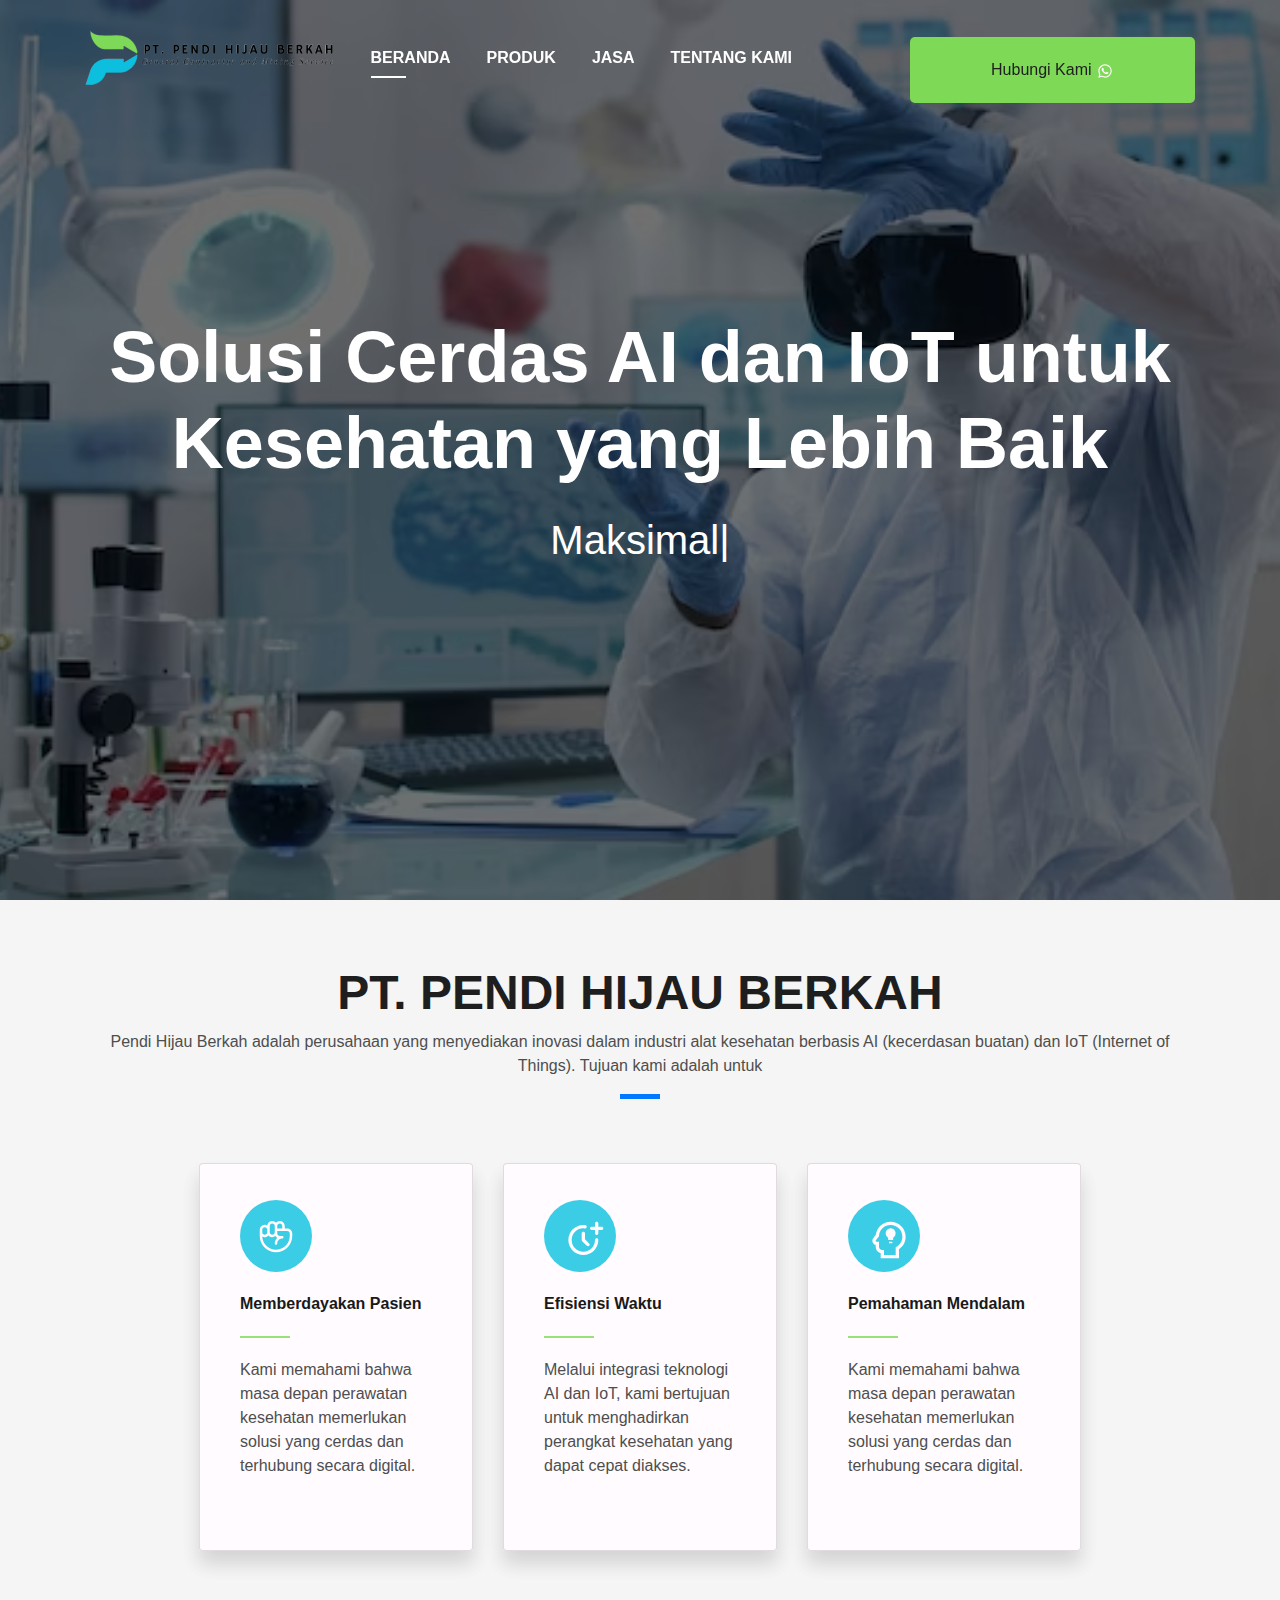
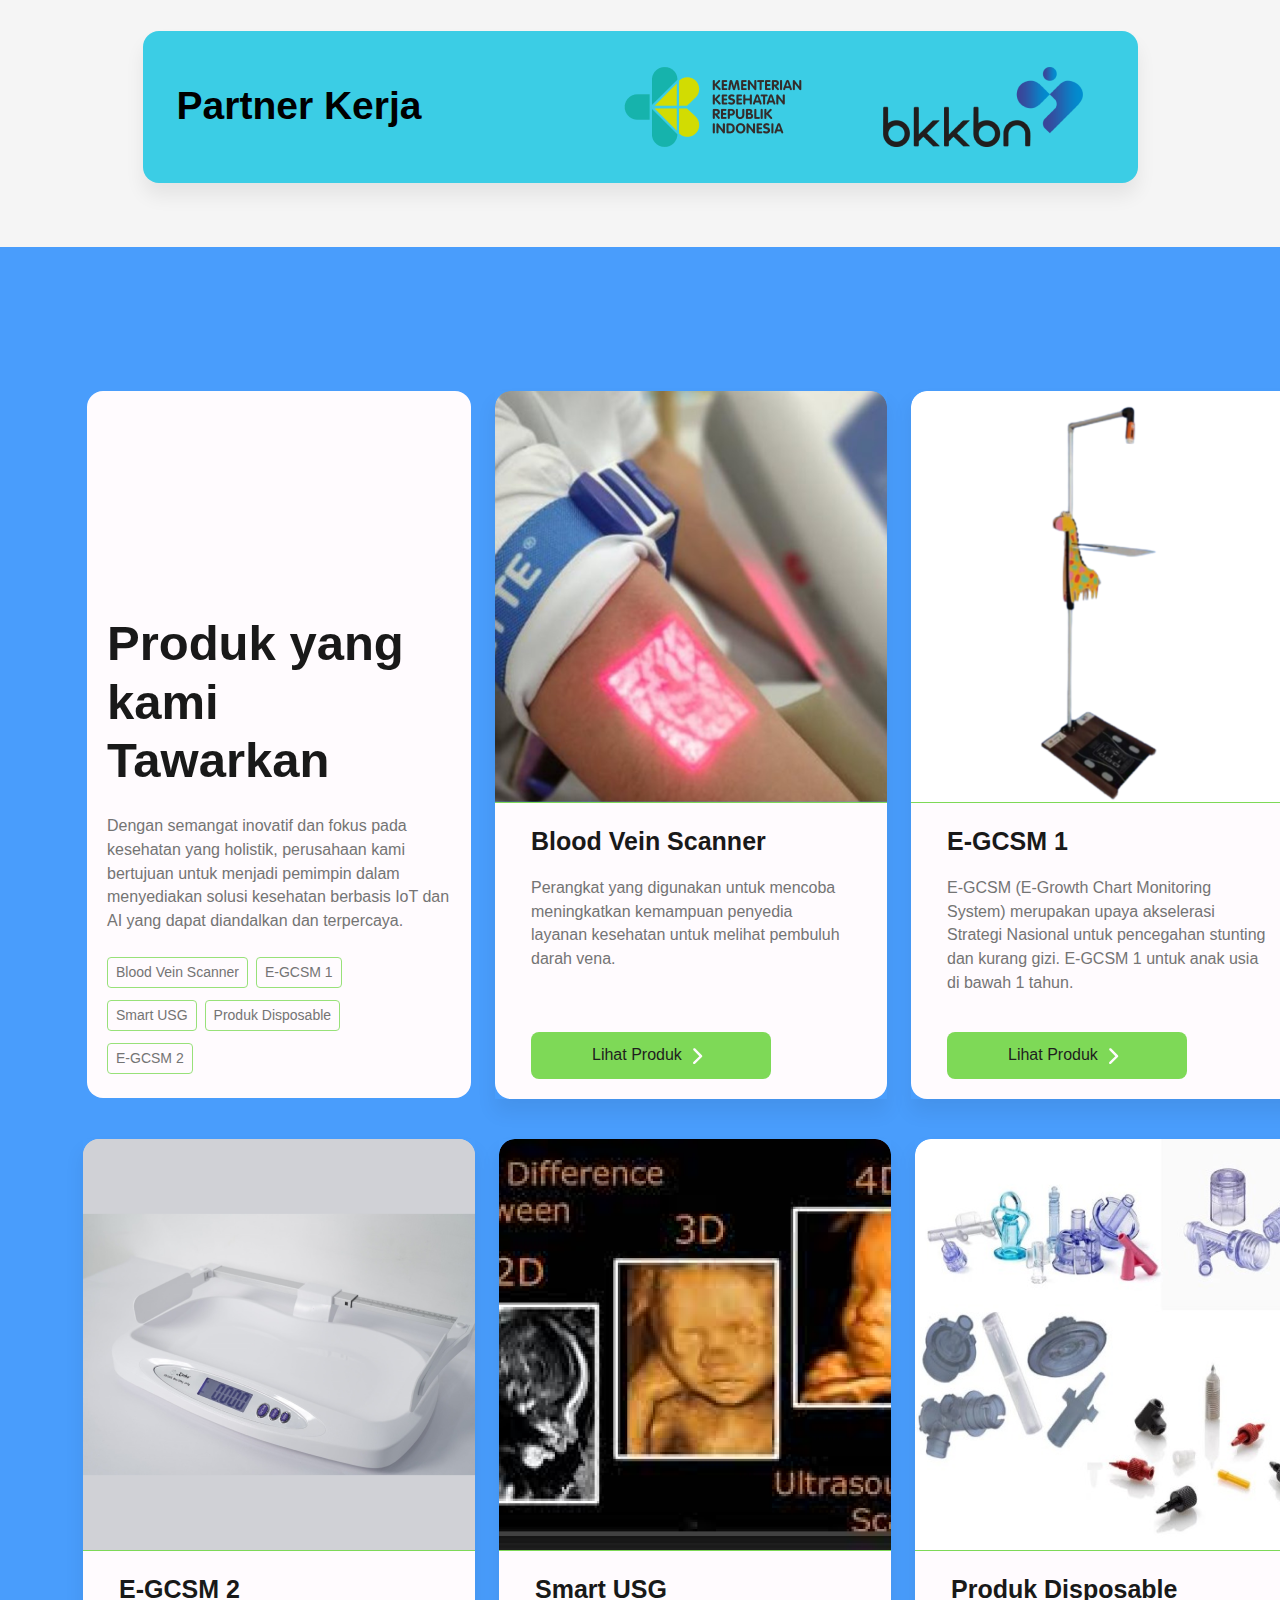
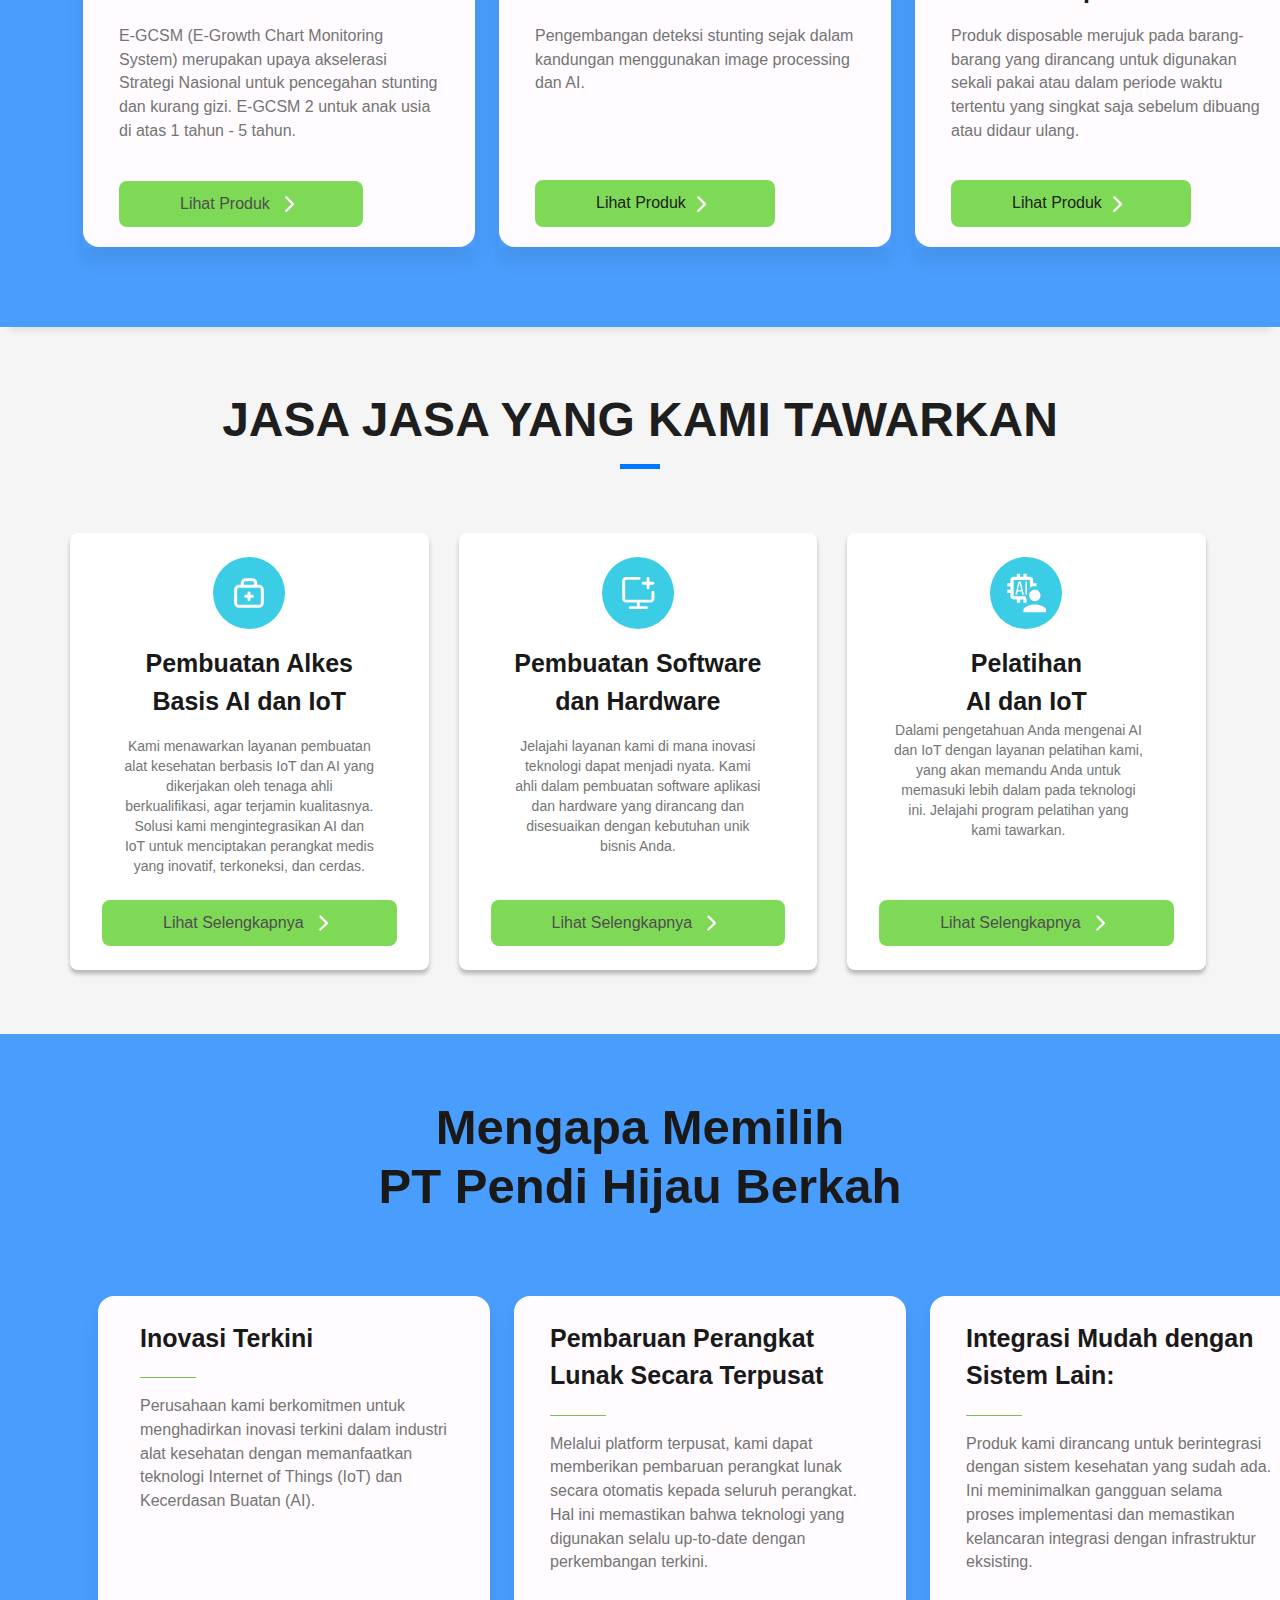
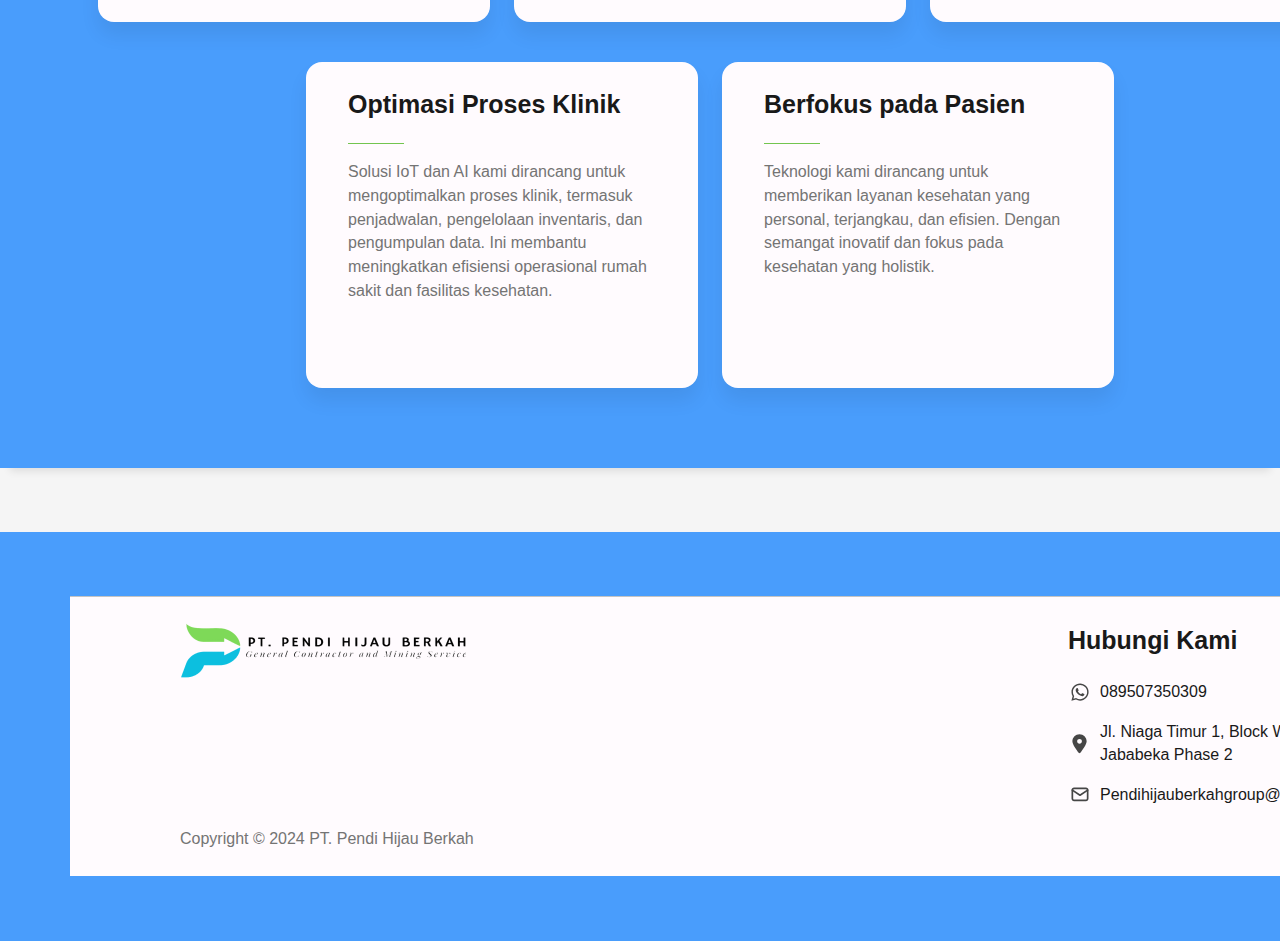
==== index.html @ 2c3ed922 "first commit" ====
<!DOCTYPE html>
<html lang="en">
<head>
  <meta charset="utf-8">
  <title>Suto Setiyadi</title>
  <meta content="width=device-width, initial-scale=1.0" name="viewport">
  <meta content="" name="keywords">
  <meta content="" name="description">

  <!-- Favicons -->
  <link href="img/logo0.png" rel="icon">
  <link href="img/logo0.png" rel="apple-touch-icon">

  <!-- Bootstrap CSS File -->
  <link href="lib/bootstrap/css/bootstrap.min.css" rel="stylesheet">

  <!-- Libraries CSS Files -->
  <link href="lib/font-awesome/css/font-awesome.min.css" rel="stylesheet">
  <link href="lib/animate/animate.min.css" rel="stylesheet">
  <link href="lib/ionicons/css/ionicons.min.css" rel="stylesheet">
  <link href="lib/owlcarousel/assets/owl.carousel.min.css" rel="stylesheet">
  <link href="lib/lightbox/css/lightbox.min.css" rel="stylesheet">

  <!-- Main Stylesheet File -->
  <link href="css/style.css" rel="stylesheet">
  <link href="css/vars.css" rel="stylesheet">

</head>

<body id="page-top">

  <!--/ Nav Star /-->
  <nav class="navbar navbar-b navbar-trans navbar-expand-md fixed-top" id="mainNav">
    <div class="container">
      <a class="navbar-brand js-scroll" href="#page-top">
        <img class="logo2" src="img/logo1.png" />
      </a>
      <button class="navbar-toggler collapsed" type="button" data-toggle="collapse" data-target="#navbarDefault"
        aria-controls="navbarDefault" aria-expanded="false" aria-label="Toggle navigation">
        <span></span>
        <span></span>
        <span></span>
      </button>
      <div class="navbar-collapse collapse justify-content-end" id="navbarDefault">
        <ul class="navbar-nav">
          <li class="nav-item">
            <a class="nav-link js-scroll active" href="#beranda">Beranda</a>
          </li>
          <li class="nav-item">
            <a class="nav-link js-scroll" href="#produk">Produk</a>
          </li>
          <li class="nav-item">
            <a class="nav-link js-scroll" href="#jasa">Jasa</a>
          </li>
          <li class="nav-item">
            <a class="nav-link js-scroll" href="#tentangkami">Tentang Kami</a>
          </li>
        </ul>
      </div>
      <div class="frame-1171275061">
        <div class="button-md-sec">
          <div class="frame-1171275152">
            <div class="button">
              <a cclass="btn-text" href="https://wa.me/qr/2AU2F2ZOAMVIO1">Hubungi Kami
                <svg
                  class="component-149"
                  width="20"
                  height="20"
                  viewBox="0 0 18 18"
                  fill="none"
                  xmlns="http://www.w3.org/2000/svg"
                >
                  <path
                    d="M13.7587 4.21428C13.1398 3.58919 12.4027 3.09356 11.5903 2.75632C10.7779 2.41908 9.90652 2.24698 9.02692 2.25004C5.34143 2.25004 2.33769 5.25378 2.33769 8.93927C2.33769 10.1205 2.64819 11.268 3.22869 12.2805L2.28369 15.75L5.82743 14.8185C6.80618 15.3518 7.90642 15.6353 9.02692 15.6353C12.7124 15.6353 15.7162 12.6315 15.7162 8.94602C15.7162 7.15728 15.0209 5.47653 13.7587 4.21428ZM9.02692 14.5013C8.02792 14.5013 7.04918 14.2313 6.19193 13.725L5.98943 13.6035L3.88344 14.157L4.44369 12.105L4.30869 11.8958C3.75367 11.0095 3.45896 9.98501 3.45819 8.93927C3.45819 5.87478 5.95568 3.37729 9.02017 3.37729C10.5052 3.37729 11.9024 3.95779 12.9487 5.01078C13.4667 5.52646 13.8773 6.13983 14.1565 6.81534C14.4357 7.49085 14.5781 8.21507 14.5754 8.94602C14.5889 12.0105 12.0914 14.5013 9.02692 14.5013ZM12.0779 10.3433C11.9092 10.2623 11.0857 9.85727 10.9372 9.79652C10.7819 9.74252 10.6739 9.71552 10.5592 9.87752C10.4444 10.0463 10.1272 10.4243 10.0327 10.5323C9.93817 10.647 9.83692 10.6605 9.66817 10.5728C9.49942 10.4918 8.95942 10.3095 8.32492 9.74252C7.82542 9.29702 7.49468 8.75027 7.39343 8.58152C7.29893 8.41277 7.37993 8.32502 7.46768 8.23727C7.54193 8.16302 7.63643 8.04152 7.71743 7.94702C7.79843 7.85252 7.83217 7.77827 7.88617 7.67027C7.94017 7.55552 7.91317 7.46102 7.87267 7.38003C7.83217 7.29903 7.49468 6.47553 7.35968 6.13803C7.22468 5.81403 7.08293 5.85453 6.98168 5.84778H6.65768C6.54293 5.84778 6.36743 5.88828 6.21218 6.05703C6.06368 6.22578 5.63168 6.63078 5.63168 7.45427C5.63168 8.27777 6.23243 9.07427 6.31343 9.18227C6.39443 9.29702 7.49468 10.9845 9.16867 11.7068C9.56692 11.8823 9.87742 11.9835 10.1204 12.0578C10.5187 12.186 10.8832 12.1658 11.1734 12.1253C11.4974 12.078 12.1657 11.7203 12.3007 11.3288C12.4424 10.9373 12.4424 10.6065 12.3952 10.5323C12.3479 10.458 12.2467 10.4243 12.0779 10.3433Z"
                    fill="#FFFBFE"
                  />
                </svg>
              </a> 
            </div>
          </div>
        </div>
      </div>
    </div>
  </nav>
  <!--/ Nav End /-->

  <!--/ Intro Skew Star /-->
  <div id="beranda" class="intro route bg-image" style="background-image: url(img/banner0.png)">
    <div class="overlay-itro"></div>
    <div class="intro-content display-table">
      <div class="table-cell">
        <div class="container">
          <!--<p class="display-6 color-d">Hello, world!</p>-->
          <h1 class="intro-title mb-4">
            Solusi Cerdas AI dan IoT untuk Kesehatan yang Lebih Baik
          </h1>
          <p class="intro-subtitle"><span class="text-slider-items">Maksimalkan kesehatan Anda dengan perangkat medis bertenaga AI
            dan layanan IoT kami, yang memberikan perawatan cermat demi masa
            depan yang lebih baik.</span><strong class="text-slider"></strong></p>
          <!-- <p class="pt-3"><a class="btn btn-primary btn js-scroll px-4" href="#about" role="button">Learn More</a></p> -->
        </div>
      </div>
    </div>
  </div>

   <!--/ Beranda /-->
   <section id="tentangkami" class="portfolio-mf sect-pt4 route">
    <div class="container">
      <div class="row">
        <div class="col-sm-12">
          <div class="title-box text-center">
            <h3 class="title-a">
              PT. PENDI HIJAU BERKAH
            </h3>
            <p class="subtitle-a">
              Pendi Hijau Berkah adalah perusahaan yang menyediakan inovasi
                dalam industri alat kesehatan berbasis AI (kecerdasan buatan)
                dan IoT (Internet of Things). Tujuan kami adalah untuk
            </p>
            <div class="line-mf"></div>
          </div>
        </div>
      </div>
      <div class="informasi">
        <div class="frame-1171275188">
          <div class="card-tentang-kami">
            <div class="card">
              <div class="circle-sec">
                <svg
                  class="component-13"
                  width="40"
                  height="40"
                  viewBox="0 0 40 40"
                  fill="none"
                  xmlns="http://www.w3.org/2000/svg"
                >
                  <path
                    d="M31.25 12.5H28.75V9.99999C28.7489 8.98487 28.4388 7.99413 27.8609 7.15951C27.2831 6.32489 26.4649 5.68592 25.5151 5.32755C24.5654 4.96918 23.529 4.9084 22.5439 5.15327C21.5587 5.39815 20.6714 5.93708 20 6.69843C19.3601 5.97315 18.5236 5.44904 17.5918 5.18962C16.66 4.93019 15.673 4.94659 14.7503 5.23683C13.8277 5.52707 13.009 6.07869 12.3936 6.82483C11.7781 7.57097 11.3923 8.47961 11.2828 9.44062C10.5234 8.99446 9.65964 8.75681 8.77889 8.75172C7.89814 8.74663 7.03167 8.97428 6.26717 9.41164C5.50267 9.84899 4.86726 10.4805 4.42524 11.2424C3.98323 12.0042 3.75029 12.8692 3.75 13.75V20C3.75 24.3098 5.46205 28.443 8.50951 31.4905C11.557 34.5379 15.6902 36.25 20 36.25C24.3098 36.25 28.443 34.5379 31.4905 31.4905C34.538 28.443 36.25 24.3098 36.25 20V17.5C36.25 16.1739 35.7232 14.9021 34.7855 13.9645C33.8479 13.0268 32.5761 12.5 31.25 12.5ZM23.75 7.49999C24.413 7.49999 25.0489 7.76339 25.5178 8.23223C25.9866 8.70107 26.25 9.33695 26.25 9.99999V12.5H21.25V9.99999C21.25 9.33695 21.5134 8.70107 21.9822 8.23223C22.4511 7.76339 23.087 7.49999 23.75 7.49999ZM13.75 9.99999C13.75 9.33695 14.0134 8.70107 14.4822 8.23223C14.9511 7.76339 15.587 7.49999 16.25 7.49999C16.913 7.49999 17.5489 7.76339 18.0178 8.23223C18.4866 8.70107 18.75 9.33695 18.75 9.99999V16.25C18.75 16.913 18.4866 17.5489 18.0178 18.0178C17.5489 18.4866 16.913 18.75 16.25 18.75C15.587 18.75 14.9511 18.4866 14.4822 18.0178C14.0134 17.5489 13.75 16.913 13.75 16.25V9.99999ZM6.25 13.75C6.25 13.087 6.51339 12.4511 6.98223 11.9822C7.45107 11.5134 8.08696 11.25 8.75 11.25C9.41304 11.25 10.0489 11.5134 10.5178 11.9822C10.9866 12.4511 11.25 13.087 11.25 13.75V16.25C11.25 16.913 10.9866 17.5489 10.5178 18.0178C10.0489 18.4866 9.41304 18.75 8.75 18.75C8.08696 18.75 7.45107 18.4866 6.98223 18.0178C6.51339 17.5489 6.25 16.913 6.25 16.25V13.75ZM33.75 20C33.7499 23.5959 32.3412 27.0488 29.8257 29.6184C27.3102 32.188 23.8882 33.67 20.293 33.7466C16.6979 33.8233 13.2158 32.4885 10.5931 30.0284C7.97041 27.5683 6.4158 24.1786 6.2625 20.5859C7.26165 21.1606 8.42894 21.3715 9.56602 21.183C10.7031 20.9944 11.7398 20.4179 12.5 19.5516C13.3615 20.5332 14.5736 21.1378 15.8759 21.2357C17.1783 21.3336 18.4671 20.9168 19.4656 20.075C19.9153 20.8202 20.5506 21.4361 21.3094 21.8625C20.5051 22.5651 19.8606 23.4317 19.4191 24.4041C18.9777 25.3765 18.7495 26.4321 18.75 27.5C18.75 27.8315 18.8817 28.1495 19.1161 28.3839C19.3505 28.6183 19.6685 28.75 20 28.75C20.3315 28.75 20.6495 28.6183 20.8839 28.3839C21.1183 28.1495 21.25 27.8315 21.25 27.5C21.25 26.1739 21.7768 24.9021 22.7145 23.9645C23.6521 23.0268 24.9239 22.5 26.25 22.5C26.5815 22.5 26.8995 22.3683 27.1339 22.1339C27.3683 21.8995 27.5 21.5815 27.5 21.25C27.5 20.9185 27.3683 20.6005 27.1339 20.3661C26.8995 20.1317 26.5815 20 26.25 20H23.75C23.087 20 22.4511 19.7366 21.9822 19.2678C21.5134 18.7989 21.25 18.163 21.25 17.5V15H31.25C31.913 15 32.5489 15.2634 33.0178 15.7322C33.4866 16.2011 33.75 16.837 33.75 17.5V20Z"
                    fill="#FFFBFE"
                  />
                </svg>
              </div>
              <div class="h-3-feature-title-sec">
                Memberdayakan Pasien
              </div>
              <div class="fixed-width-fixed-height-sec"></div>
              <div class="paragraph-feature-description-sec">
                Kami memahami bahwa masa depan perawatan kesehatan
                memerlukan solusi yang cerdas dan terhubung secara
                digital.
              </div>
            </div>
          </div>
          <div class="card-tentang-kami">
            <div class="card">
              <div class="circle-sec">
                <svg
                  class="component-132"
                  width="40"
                  height="40"
                  viewBox="0 0 40 40"
                  fill="none"
                  xmlns="http://www.w3.org/2000/svg"
                >
                  <path
                    d="M20.0002 19.3333L24.1668 23.5C24.4724 23.8055 24.6252 24.1944 24.6252 24.6666C24.6252 25.1388 24.4724 25.5277 24.1668 25.8333C23.8613 26.1388 23.4724 26.2916 23.0002 26.2916C22.5279 26.2916 22.1391 26.1388 21.8335 25.8333L17.1668 21.1666C17.0002 21 16.8752 20.8127 16.7918 20.605C16.7085 20.3972 16.6668 20.1816 16.6668 19.9583V13.3333C16.6668 12.8611 16.8268 12.4655 17.1468 12.1466C17.4668 11.8277 17.8624 11.6677 18.3335 11.6666C18.8057 11.6666 19.2018 11.8266 19.5218 12.1466C19.8418 12.4666 20.0013 12.8622 20.0002 13.3333V19.3333ZM30.0002 9.99996H26.6668C26.1946 9.99996 25.7991 9.84051 25.4802 9.52163C25.1613 9.20274 25.0013 8.80663 25.0002 8.33329C25.0002 7.86107 25.1602 7.46552 25.4802 7.14663C25.8002 6.82774 26.1957 6.66774 26.6668 6.66663H30.0002V3.33329C30.0002 2.86107 30.1602 2.46551 30.4802 2.14663C30.8002 1.82774 31.1957 1.66774 31.6668 1.66663C32.1391 1.66663 32.5352 1.82663 32.8552 2.14663C33.1752 2.46663 33.3346 2.86218 33.3335 3.33329V6.66663H36.6668C37.1391 6.66663 37.5352 6.82663 37.8552 7.14663C38.1752 7.46663 38.3346 7.86218 38.3335 8.33329C38.3335 8.80551 38.1735 9.20163 37.8535 9.52163C37.5335 9.84163 37.1379 10.0011 36.6668 9.99996H33.3335V13.3333C33.3335 13.8055 33.1735 14.2016 32.8535 14.5216C32.5335 14.8416 32.1379 15.0011 31.6668 15C31.1946 15 30.7991 14.84 30.4802 14.52C30.1613 14.2 30.0013 13.8044 30.0002 13.3333V9.99996ZM18.3335 35C16.2502 35 14.2991 34.6111 12.4802 33.8333C10.6613 33.0555 9.07072 31.9861 7.7085 30.625C6.34739 29.2638 5.27794 27.6733 4.50016 25.8533C3.72239 24.0333 3.3335 22.0822 3.3335 20C3.3335 17.9166 3.72239 15.9655 4.50016 14.1466C5.27794 12.3277 6.34739 10.7372 7.7085 9.37496C9.06961 8.01385 10.6602 6.9444 12.4802 6.16663C14.3002 5.38885 16.2513 4.99996 18.3335 4.99996C18.6391 4.99996 18.9241 5.00718 19.1885 5.02163C19.4529 5.03607 19.7374 5.07051 20.0418 5.12496C20.5141 5.12496 20.9102 5.28496 21.2302 5.60496C21.5502 5.92496 21.7096 6.32051 21.7085 6.79163C21.7085 7.26385 21.5485 7.65996 21.2285 7.97996C20.9085 8.29996 20.5129 8.4594 20.0418 8.45829C19.7363 8.45829 19.4513 8.43718 19.1868 8.39496C18.9224 8.35274 18.6379 8.33218 18.3335 8.33329C15.0557 8.33329 12.2918 9.45829 10.0418 11.7083C7.79183 13.9583 6.66683 16.7222 6.66683 20C6.66683 23.2777 7.79183 26.0416 10.0418 28.2916C12.2918 30.5416 15.0557 31.6666 18.3335 31.6666C21.6113 31.6666 24.3752 30.5416 26.6252 28.2916C28.8752 26.0416 30.0002 23.2777 30.0002 20C30.0002 19.5277 30.1602 19.1322 30.4802 18.8133C30.8002 18.4944 31.1957 18.3344 31.6668 18.3333C32.1391 18.3333 32.5352 18.4933 32.8552 18.8133C33.1752 19.1333 33.3346 19.5288 33.3335 20C33.3335 22.0833 32.9446 24.035 32.1668 25.855C31.3891 27.675 30.3196 29.265 28.9585 30.625C27.5974 31.9861 26.0068 33.0555 24.1868 33.8333C22.3668 34.6111 20.4157 35 18.3335 35Z"
                    fill="#FFFBFE"
                  />
                </svg>
              </div>
              <div class="h-3-feature-title-sec">Efisiensi Waktu</div>
              <div class="fixed-width-fixed-height-sec"></div>
              <div class="paragraph-feature-description-sec">
                Melalui integrasi teknologi AI dan IoT, kami bertujuan
                untuk menghadirkan perangkat kesehatan yang dapat cepat
                diakses.
              </div>
            </div>
          </div>
          <div class="card-tentang-kami">
            <div class="card">
              <div class="circle-sec">
                <svg
                  class="component-133"
                  width="40"
                  height="40"
                  viewBox="0 0 40 40"
                  fill="none"
                  xmlns="http://www.w3.org/2000/svg"
                >
                  <path
                    d="M21.6666 4.99996C28.1666 4.99996 33.3333 10.1666 33.3333 16.6666C33.3333 21.3333 30.6666 25.3333 26.6666 27.1666V35H14.9999V30H13.3333C11.4999 30 9.99994 28.5 9.99994 26.6666V21.6666H7.49994C6.83328 21.6666 6.33328 20.8333 6.83328 20.3333L9.99994 16.1666C10.3333 9.83329 15.3333 4.99996 21.6666 4.99996ZM21.6666 1.66663C13.9999 1.66663 7.66661 7.33329 6.83328 14.8333L4.16661 18.3333C3.16661 19.6666 3.16661 21.3333 3.83328 22.6666C4.49994 23.8333 5.49994 24.6666 6.66661 24.8333V26.6666C6.66661 29.8333 8.83328 32.3333 11.6666 33.1666V38.3333H29.9999V29.1666C34.1666 26.3333 36.6666 21.8333 36.6666 16.6666C36.6666 8.33329 29.9999 1.66663 21.6666 1.66663ZM23.3333 23.3333H19.9999V21.6666H23.3333V23.3333ZM25.9999 15.8333C25.4999 16.5 24.9999 17.1666 24.1666 17.6666V20H19.1666V17.6666C16.8333 16.3333 15.9999 13.1666 17.3333 10.8333C18.6666 8.49996 21.8333 7.66663 24.1666 8.99996C26.4999 10.3333 27.3333 13.5 25.9999 15.8333Z"
                    fill="#FFFBFE"
                  />
                </svg>
              </div>
              <div class="h-3-feature-title-sec">Pemahaman Mendalam</div>
              <div class="fixed-width-fixed-height-sec"></div>
              <div class="paragraph-feature-description-sec">
                Kami memahami bahwa masa depan perawatan kesehatan
                memerlukan solusi yang cerdas dan terhubung secara
                digital.
              </div>
            </div>
          </div>
        </div>
        <div class="frame-1171275187">
          <div class="hedading">Partner Kerja</div>
          <div class="frame-1171275183">
            <div class="frame-1171275176">
              <img class="image-4" src="img/image-40.png" />
            </div>
            <div class="frame-1171275177">
              <div class="frame-1171275174">
                <img class="image-3" src="img/image-30.png" />
              </div>
            </div>
          </div>
        </div>
      </div>
    </div>
  </section>
  <!--/ Beranda End /-->

  <!--/ Product Star /-->
  <section  id="produk" class="paralax-mf footer-paralax bg-image sect-mt4 route">
    <div class="overlay-mf"></div>
    <div class="container">
      <div class="row">
        <div class="produk-kami">
          <div class="container3">
            <div class="_1">
              <div class="heading3">
                <div class="produk">
                  <div class="heading-and-subheading">
                    <div class="heading4">Produk yang kami Tawarkan</div>
                  </div>
                  <div class="supporting-text">
                    Dengan semangat inovatif dan fokus pada kesehatan yang
                    holistik, perusahaan kami bertujuan untuk menjadi pemimpin
                    dalam menyediakan solusi kesehatan berbasis IoT dan AI yang
                    dapat diandalkan dan terpercaya.
                  </div>
                  <div class="frame-1171275060">
                    <div class="frame-1171275057">
                      <div class="frame-1171275052">
                        <div class="blood-vein-scanner">Blood Vein Scanner</div>
                      </div>
                      <div class="frame-1171275053">
                        <div class="e-gcsm-1">E-GCSM 1</div>
                      </div>
                    </div>
                    <div class="frame-1171275058">
                      <div class="frame-1171275055">
                        <div class="smart-usg">Smart USG</div>
                      </div>
                      <div class="frame-1171275056">
                        <div class="produk-disposable">Produk Disposable</div>
                      </div>
                    </div>
                    <div class="frame-1171275059">
                      <div class="frame-1171275054">
                        <div class="e-gcsm-2">E-GCSM 2</div>
                      </div>
                    </div>
                  </div>
                </div>
              </div>
              <div class="card-produk">
                <div class="frame-1171274991">
                  <img class="rectangle-537" src="img/rectangle-5370.png" />
                </div>
                <div class="line-77"></div>
                <div class="frame-1171274989">
                  <div class="content2">
                    <div class="text">
                      <div class="heading5">Blood Vein Scanner</div>
                      <div class="supporting-text2">
                        Perangkat yang digunakan untuk mencoba meningkatkan
                        kemampuan penyedia layanan kesehatan untuk melihat
                        pembuluh darah vena.
                      </div>
                    </div>
                    <div class="button">
                      <a cclass="btn-text" href="blood.html">Lihat Produk
                        <svg
                          class="component-14"
                          width="24"
                          height="24"
                          viewBox="0 0 24 24"
                          fill="none"
                          xmlns="http://www.w3.org/2000/svg"
                        >
                          <path
                            d="M7.55429 4.4743C7.66623 4.36513 7.79859 4.2791 7.9438 4.22113C8.08901 4.16315 8.24423 4.13438 8.40057 4.13645C8.55691 4.13851 8.71131 4.17138 8.85494 4.23317C8.99857 4.29496 9.12861 4.38446 9.23762 4.49655L15.8976 11.335C16.0067 11.4469 16.0928 11.5792 16.1507 11.7245C16.2087 11.8697 16.2375 12.0249 16.2354 12.1812C16.2334 12.3376 16.2005 12.492 16.1387 12.6356C16.0769 12.7792 15.9874 12.9093 15.8753 13.0183L9.03691 19.6782C8.81074 19.8985 8.50633 20.0199 8.19064 20.0157C8.03433 20.0137 7.87996 19.9808 7.73634 19.9191C7.59271 19.8574 7.46266 19.768 7.35359 19.656C7.24452 19.544 7.15858 19.4116 7.10067 19.2664C7.04276 19.1212 7.01402 18.966 7.01609 18.8097C7.02026 18.494 7.14967 18.1929 7.37584 17.9727L13.3599 12.1432L7.53204 6.15762C7.42287 6.04569 7.33684 5.91333 7.27887 5.76812C7.2209 5.62291 7.19212 5.46769 7.19419 5.31135C7.19625 5.155 7.22912 5.0006 7.29091 4.85697C7.3527 4.71334 7.4422 4.58331 7.55429 4.4743Z"
                            fill="#FFFBFE"
                          />
                        </svg>
                      </a>
                    </div>
                  </div>
                </div>
              </div>
              <div class="card-produk">
                <div class="frame-1171274991">
                  <img class="rectangle-537" src="img/rectangle-5371.png" />
                </div>
                <div class="line-77"></div>
                <div class="frame-1171274989">
                  <div class="content2">
                    <div class="text">
                      <div class="heading5">E-GCSM 1</div>
                      <div class="supporting-text">
                        E-GCSM (E-Growth Chart Monitoring System) merupakan
                        upaya akselerasi Strategi Nasional untuk pencegahan
                        stunting dan kurang gizi. E-GCSM 1 untuk anak usia di
                        bawah 1 tahun.
                      </div>
                    </div>
                    <div class="button">
                      <a cclass="btn-text" href="Egcms1.html">Lihat Produk
                        <svg
                          class="component-142"
                          width="24"
                          height="24"
                          viewBox="0 0 24 24"
                          fill="none"
                          xmlns="http://www.w3.org/2000/svg"
                        >
                          <path
                            d="M7.55429 4.4743C7.66623 4.36513 7.79859 4.2791 7.9438 4.22113C8.08901 4.16315 8.24423 4.13438 8.40057 4.13645C8.55691 4.13851 8.71131 4.17138 8.85494 4.23317C8.99857 4.29496 9.12861 4.38446 9.23762 4.49655L15.8976 11.335C16.0067 11.4469 16.0928 11.5792 16.1507 11.7245C16.2087 11.8697 16.2375 12.0249 16.2354 12.1812C16.2334 12.3376 16.2005 12.492 16.1387 12.6356C16.0769 12.7792 15.9874 12.9093 15.8753 13.0183L9.03691 19.6782C8.81074 19.8985 8.50633 20.0199 8.19064 20.0157C8.03433 20.0137 7.87996 19.9808 7.73634 19.9191C7.59271 19.8574 7.46266 19.768 7.35359 19.656C7.24452 19.544 7.15858 19.4116 7.10067 19.2664C7.04276 19.1212 7.01402 18.966 7.01609 18.8097C7.02026 18.494 7.14967 18.1929 7.37584 17.9727L13.3599 12.1432L7.53204 6.15762C7.42287 6.04569 7.33684 5.91333 7.27887 5.76812C7.2209 5.62291 7.19212 5.46769 7.19419 5.31135C7.19625 5.155 7.22912 5.0006 7.29091 4.85697C7.3527 4.71334 7.4422 4.58331 7.55429 4.4743Z"
                            fill="#FFFBFE"
                          />
                        </svg>
                      </a>
                    </div>
                  </div>
                </div>
              </div>
            </div>
            <div class="_2">
              <div class="card-produk">
                <div class="frame-1171274991">
                  <img class="rectangle-5372" src="img/rectangle-5372.png" />
                </div>
                <div class="line-77"></div>
                <div class="frame-1171274989">
                  <div class="content2">
                    <div class="text">
                      <div class="heading5">E-GCSM 2</div>
                      <div class="supporting-text">
                        E-GCSM (E-Growth Chart Monitoring System) merupakan
                        upaya akselerasi Strategi Nasional untuk pencegahan
                        stunting dan kurang gizi. E-GCSM 2 untuk anak usia di
                        atas 1 tahun - 5 tahun.
                      </div>
                    </div>
                    <div class="button">
                      <div class="lihat-selengkapnya">Lihat Produk</div>
                      <svg
                        class="component-143"
                        width="24"
                        height="24"
                        viewBox="0 0 24 24"
                        fill="none"
                        xmlns="http://www.w3.org/2000/svg"
                      >
                        <path
                          d="M7.55429 4.4743C7.66623 4.36513 7.79859 4.2791 7.9438 4.22113C8.08901 4.16315 8.24423 4.13438 8.40057 4.13645C8.55691 4.13851 8.71131 4.17138 8.85494 4.23317C8.99857 4.29496 9.12861 4.38446 9.23762 4.49655L15.8976 11.335C16.0067 11.4469 16.0928 11.5792 16.1507 11.7245C16.2087 11.8697 16.2375 12.0249 16.2354 12.1812C16.2334 12.3376 16.2005 12.492 16.1387 12.6356C16.0769 12.7792 15.9874 12.9093 15.8753 13.0183L9.03691 19.6782C8.81074 19.8985 8.50633 20.0199 8.19064 20.0157C8.03433 20.0137 7.87996 19.9808 7.73634 19.9191C7.59271 19.8574 7.46266 19.768 7.35359 19.656C7.24452 19.544 7.15858 19.4116 7.10067 19.2664C7.04276 19.1212 7.01402 18.966 7.01609 18.8097C7.02026 18.494 7.14967 18.1929 7.37584 17.9727L13.3599 12.1432L7.53204 6.15762C7.42287 6.04569 7.33684 5.91333 7.27887 5.76812C7.2209 5.62291 7.19212 5.46769 7.19419 5.31135C7.19625 5.155 7.22912 5.0006 7.29091 4.85697C7.3527 4.71334 7.4422 4.58331 7.55429 4.4743Z"
                          fill="#FFFBFE"
                        />
                      </svg>
                    </div>
                  </div>
                </div>
              </div>
              <div class="card-produk">
                <div class="frame-1171274991">
                  <img class="rectangle-537" src="img/rectangle-5373.png" />
                </div>
                <div class="line-77"></div>
                <div class="frame-1171274989">
                  <div class="content2">
                    <div class="text">
                      <div class="heading5">Smart USG</div>
                      <div class="supporting-text2">
                        Pengembangan deteksi stunting sejak dalam kandungan
                        menggunakan image processing dan AI.
                      </div>
                    </div>
                    <div class="button">
                      <a cclass="btn-text" href="artikel_2.html">Lihat Produk
                        <svg
                          class="component-144"
                          width="24"
                          height="24"
                          viewBox="0 0 24 24"
                          fill="none"
                          xmlns="http://www.w3.org/2000/svg"
                        >
                          <path
                            d="M7.55429 4.4743C7.66623 4.36513 7.79859 4.2791 7.9438 4.22113C8.08901 4.16315 8.24423 4.13438 8.40057 4.13645C8.55691 4.13851 8.71131 4.17138 8.85494 4.23317C8.99857 4.29496 9.12861 4.38446 9.23762 4.49655L15.8976 11.335C16.0067 11.4469 16.0928 11.5792 16.1507 11.7245C16.2087 11.8697 16.2375 12.0249 16.2354 12.1812C16.2334 12.3376 16.2005 12.492 16.1387 12.6356C16.0769 12.7792 15.9874 12.9093 15.8753 13.0183L9.03691 19.6782C8.81074 19.8985 8.50633 20.0199 8.19064 20.0157C8.03433 20.0137 7.87996 19.9808 7.73634 19.9191C7.59271 19.8574 7.46266 19.768 7.35359 19.656C7.24452 19.544 7.15858 19.4116 7.10067 19.2664C7.04276 19.1212 7.01402 18.966 7.01609 18.8097C7.02026 18.494 7.14967 18.1929 7.37584 17.9727L13.3599 12.1432L7.53204 6.15762C7.42287 6.04569 7.33684 5.91333 7.27887 5.76812C7.2209 5.62291 7.19212 5.46769 7.19419 5.31135C7.19625 5.155 7.22912 5.0006 7.29091 4.85697C7.3527 4.71334 7.4422 4.58331 7.55429 4.4743Z"
                            fill="#FFFBFE"
                          />
                        </svg>
                      </a>
                    </div>
                  </div>
                </div>
              </div>
              <div class="card-produk">
                <div class="frame-1171274991">
                  <img class="rectangle-537" src="img/rectangle-5374.png" />
                </div>
                <div class="line-77"></div>
                <div class="frame-1171274989">
                  <div class="content2">
                    <div class="text">
                      <div class="heading5">Produk Disposable</div>
                      <div class="supporting-text2">
                        Produk disposable merujuk pada barang-barang yang
                        dirancang untuk digunakan sekali pakai atau dalam
                        periode waktu tertentu yang singkat saja sebelum dibuang
                        atau didaur ulang.
                      </div>
                    </div>
                    <div class="button">
                      <a cclass="btn-text" href="artikel_2.html">Lihat Produk
                        <svg
                          class="component-145"
                          width="24"
                          height="24"
                          viewBox="0 0 24 24"
                          fill="none"
                          xmlns="http://www.w3.org/2000/svg"
                        >
                          <path
                            d="M7.55429 4.4743C7.66623 4.36513 7.79859 4.2791 7.9438 4.22113C8.08901 4.16315 8.24423 4.13438 8.40057 4.13645C8.55691 4.13851 8.71131 4.17138 8.85494 4.23317C8.99857 4.29496 9.12861 4.38446 9.23762 4.49655L15.8976 11.335C16.0067 11.4469 16.0928 11.5792 16.1507 11.7245C16.2087 11.8697 16.2375 12.0249 16.2354 12.1812C16.2334 12.3376 16.2005 12.492 16.1387 12.6356C16.0769 12.7792 15.9874 12.9093 15.8753 13.0183L9.03691 19.6782C8.81074 19.8985 8.50633 20.0199 8.19064 20.0157C8.03433 20.0137 7.87996 19.9808 7.73634 19.9191C7.59271 19.8574 7.46266 19.768 7.35359 19.656C7.24452 19.544 7.15858 19.4116 7.10067 19.2664C7.04276 19.1212 7.01402 18.966 7.01609 18.8097C7.02026 18.494 7.14967 18.1929 7.37584 17.9727L13.3599 12.1432L7.53204 6.15762C7.42287 6.04569 7.33684 5.91333 7.27887 5.76812C7.2209 5.62291 7.19212 5.46769 7.19419 5.31135C7.19625 5.155 7.22912 5.0006 7.29091 4.85697C7.3527 4.71334 7.4422 4.58331 7.55429 4.4743Z"
                            fill="#FFFBFE"
                          />
                        </svg>
                      </a>
                    </div>
                  </div>
                </div>
              </div>
            </div>
          </div>
        </div>
      </div>
    </div>
  </section>
  <!--/ Product End /-->

  <!--/ Section Jasa Star /-->
  <section id="jasa" class="portfolio-mf sect-pt4 route">
    <div class="container">
      <div class="row">
        <div class="col-sm-12">
          <div class="title-box text-center">
            <h3 class="title-a">
              Jasa Jasa yang Kami Tawarkan
            </h3>
            <p class="subtitle-a">
              
            </p>
            <div class="line-mf"></div>
          </div>
        </div>
      </div>
      <div class="row">
        <div class="content3">
          <div class="_12">
            <div class="frame-1171275078">
              <div class="heading8">
                <div class="circle-sec">
                  <svg
                    class="humbleicons-aid"
                    width="40"
                    height="40"
                    viewBox="0 0 40 40"
                    fill="none"
                    xmlns="http://www.w3.org/2000/svg"
                  >
                    <path
                      d="M13.3332 13.3334H9.99984C9.11578 13.3334 8.26794 13.6845 7.64281 14.3097C7.01769 14.9348 6.6665 15.7826 6.6665 16.6667V30C6.6665 30.8841 7.01769 31.7319 7.64281 32.357C8.26794 32.9822 9.11578 33.3334 9.99984 33.3334H29.9998C30.8839 33.3334 31.7317 32.9822 32.3569 32.357C32.982 31.7319 33.3332 30.8841 33.3332 30V16.6667C33.3332 15.7826 32.982 14.9348 32.3569 14.3097C31.7317 13.6845 30.8839 13.3334 29.9998 13.3334H26.6665M13.3332 13.3334V10C13.3332 9.11597 13.6844 8.26812 14.3095 7.643C14.9346 7.01788 15.7824 6.66669 16.6665 6.66669H23.3332C24.2172 6.66669 25.0651 7.01788 25.6902 7.643C26.3153 8.26812 26.6665 9.11597 26.6665 10V13.3334M13.3332 13.3334H26.6665M19.9998 20V23.3334M19.9998 23.3334V26.6667M19.9998 23.3334H16.6665M19.9998 23.3334H23.3332"
                      stroke="#FFFBFE"
                      stroke-width="3"
                      stroke-linecap="round"
                      stroke-linejoin="round"
                    />
                  </svg>
                </div>
                <div class="pembuatan-alkes-basis-ai-dan-io-t">
                  Pembuatan Alkes Basis AI dan IoT
                </div>
              </div>
              <div class="body">
                <div
                  class="[base64]"
                >
                  Kami menawarkan layanan pembuatan alat kesehatan berbasis
                  IoT dan AI yang dikerjakan oleh tenaga ahli berkualifikasi,
                  agar terjamin kualitasnya. Solusi kami mengintegrasikan AI
                  dan IoT untuk menciptakan perangkat medis yang inovatif,
                  terkoneksi, dan cerdas.
                </div>
              </div>
            </div>
            <div class="button">
              <div class="lihat-selengkapnya">Lihat Selengkapnya</div>
              <svg
                class="component-146"
                width="25"
                height="24"
                viewBox="0 0 25 24"
                fill="none"
                xmlns="http://www.w3.org/2000/svg"
              >
                <path
                  d="M8.05429 4.4743C8.16623 4.36513 8.29859 4.2791 8.4438 4.22113C8.58901 4.16315 8.74423 4.13438 8.90057 4.13645C9.05691 4.13851 9.21131 4.17138 9.35494 4.23317C9.49857 4.29496 9.62861 4.38446 9.73762 4.49655L16.3976 11.335C16.5067 11.4469 16.5928 11.5792 16.6507 11.7245C16.7087 11.8697 16.7375 12.0249 16.7354 12.1812C16.7334 12.3376 16.7005 12.492 16.6387 12.6356C16.5769 12.7792 16.4874 12.9093 16.3753 13.0183L9.53691 19.6782C9.31074 19.8985 9.00633 20.0199 8.69064 20.0157C8.53433 20.0137 8.37996 19.9808 8.23634 19.9191C8.09271 19.8574 7.96266 19.768 7.85359 19.656C7.74452 19.544 7.65858 19.4116 7.60067 19.2664C7.54276 19.1212 7.51402 18.966 7.51609 18.8097C7.52026 18.494 7.64967 18.1929 7.87584 17.9727L13.8599 12.1432L8.03204 6.15762C7.92287 6.04569 7.83684 5.91333 7.77887 5.76812C7.7209 5.62291 7.69212 5.46769 7.69419 5.31135C7.69625 5.155 7.72912 5.0006 7.79091 4.85697C7.8527 4.71334 7.9422 4.58331 8.05429 4.4743Z"
                  fill="#FFFBFE"
                />
              </svg>
            </div>
          </div>
          <div class="_22">
            <div class="content4">
              <div class="heading8">
                <div class="circle-sec">
                  <svg
                    class="icon-park-outline-add-computer"
                    width="41"
                    height="40"
                    viewBox="0 0 41 40"
                    fill="none"
                    xmlns="http://www.w3.org/2000/svg"
                  >
                    <path
                      d="M21.6663 5H8.33301C7.66997 5 7.03408 5.26339 6.56524 5.73223C6.0964 6.20107 5.83301 6.83696 5.83301 7.5V25.8333C5.83301 26.4964 6.0964 27.1323 6.56524 27.6011C7.03408 28.0699 7.66997 28.3333 8.33301 28.3333H33.333C33.996 28.3333 34.6319 28.0699 35.1008 27.6011C35.5696 27.1323 35.833 26.4964 35.833 25.8333V19.1667M20.833 28.3333V35M25.833 10H35.833M30.833 5V15M12.4997 35H29.1663"
                      stroke="#FFFBFE"
                      stroke-width="3"
                      stroke-linecap="round"
                      stroke-linejoin="round"
                    />
                  </svg>
                </div>
                <div class="pembuatan-software-dan-hardware">
                  Pembuatan Software dan Hardware
                </div>
              </div>
              <div class="body">
                <div
                  class="jelajahi-layanan-kami-di-mana-inovasi-teknologi-dapat-menjadi-nyata-kami-ahli-dalam-pembuatan-software-aplikasi-dan-hardware-yang-dirancang-dan-disesuaikan-dengan-kebutuhan-unik-bisnis-anda"
                >
                  Jelajahi layanan kami di mana inovasi teknologi dapat
                  menjadi nyata. Kami ahli dalam pembuatan software aplikasi
                  dan hardware yang dirancang dan disesuaikan dengan kebutuhan
                  unik bisnis Anda.
                </div>
              </div>
            </div>
            <div class="button">
              <div class="lihat-selengkapnya">Lihat Selengkapnya</div>
              <svg
                class="component-147"
                width="25"
                height="24"
                viewBox="0 0 25 24"
                fill="none"
                xmlns="http://www.w3.org/2000/svg"
              >
                <path
                  d="M8.05429 4.4743C8.16623 4.36513 8.29859 4.2791 8.4438 4.22113C8.58901 4.16315 8.74423 4.13438 8.90057 4.13645C9.05691 4.13851 9.21131 4.17138 9.35494 4.23317C9.49857 4.29496 9.62861 4.38446 9.73762 4.49655L16.3976 11.335C16.5067 11.4469 16.5928 11.5792 16.6507 11.7245C16.7087 11.8697 16.7375 12.0249 16.7354 12.1812C16.7334 12.3376 16.7005 12.492 16.6387 12.6356C16.5769 12.7792 16.4874 12.9093 16.3753 13.0183L9.53691 19.6782C9.31074 19.8985 9.00633 20.0199 8.69064 20.0157C8.53433 20.0137 8.37996 19.9808 8.23634 19.9191C8.09271 19.8574 7.96266 19.768 7.85359 19.656C7.74452 19.544 7.65858 19.4116 7.60067 19.2664C7.54276 19.1212 7.51402 18.966 7.51609 18.8097C7.52026 18.494 7.64967 18.1929 7.87584 17.9727L13.8599 12.1432L8.03204 6.15762C7.92287 6.04569 7.83684 5.91333 7.77887 5.76812C7.7209 5.62291 7.69212 5.46769 7.69419 5.31135C7.69625 5.155 7.72912 5.0006 7.79091 4.85697C7.8527 4.71334 7.9422 4.58331 8.05429 4.4743Z"
                  fill="#FFFBFE"
                />
              </svg>
            </div>
          </div>
          <div class="_3">
            <div class="content">
              <div class="hedaing">
                <div class="circle-sec">
                  <svg
                    class="eos-icons-ai-operator"
                    width="41"
                    height="40"
                    viewBox="0 0 41 40"
                    fill="none"
                    xmlns="http://www.w3.org/2000/svg"
                  >
                    <g clip-path="url(#clip0_1_499)">
                      <path
                        d="M14.0932 8.33333H11.8498L8.49984 21.6667H10.2132L10.9865 18.5417H14.8465L15.5998 21.6667H17.3698L14.0932 8.33333ZM11.2115 17.2033L12.9065 9.91667H12.9815L14.6215 17.205L11.2115 17.2033ZM18.8965 21.6667V8.33333H20.5632V21.6667H18.8965ZM19.2082 23.3333H6.83317V6.66667H23.4998V14.6333C25.4725 13.3595 27.8585 12.8906 30.1665 13.3233V10H26.8332V6.66667C26.8305 5.78342 26.4785 4.93711 25.8539 4.31256C25.2294 3.68801 24.3831 3.33597 23.4998 3.33333H20.1665V0H16.8332V3.33333H13.4998V0H10.1665V3.33333H6.83317C5.94993 3.33597 5.10361 3.68801 4.47906 4.31256C3.85451 4.93711 3.50248 5.78342 3.49984 6.66667V10H0.166504V13.3333H3.49984V16.6667H0.166504V20H3.49984V23.3333C3.50248 24.2166 3.85451 25.0629 4.47906 25.6874C5.10361 26.312 5.94993 26.664 6.83317 26.6667H10.1665V30H13.4998V26.6667H16.8332V30H20.1665V26.68C19.638 25.6352 19.3128 24.4995 19.2082 23.3333ZM22.6665 22.5C22.6665 21.3463 23.0086 20.2185 23.6496 19.2592C24.2906 18.2999 25.2016 17.5522 26.2675 17.1107C27.3334 16.6692 28.5063 16.5537 29.6379 16.7788C30.7694 17.0038 31.8088 17.5594 32.6246 18.3752C33.4404 19.191 33.996 20.2304 34.2211 21.362C34.4462 22.4935 34.3306 23.6664 33.8891 24.7323C33.4476 25.7982 32.7 26.7093 31.7407 27.3502C30.7814 27.9912 29.6536 28.3333 28.4998 28.3333C27.7337 28.3336 26.9751 28.1828 26.2673 27.8897C25.5594 27.5967 24.9163 27.167 24.3746 26.6253C23.8328 26.0836 23.4032 25.4404 23.1101 24.7326C22.817 24.0247 22.6663 23.2661 22.6665 22.5ZM28.4998 31.6667C24.6065 31.6667 16.8332 33.6217 16.8332 37.5V40H40.1665V37.5C40.1665 33.62 32.3932 31.6667 28.4998 31.6667Z"
                        fill="#FFFBFE"
                      />
                    </g>
                    <defs>
                      <clipPath id="clip0_1_499">
                        <rect
                          width="40"
                          height="40"
                          fill="white"
                          transform="translate(0.166504)"
                        />
                      </clipPath>
                    </defs>
                  </svg>
                </div>
                <div class="pelatihan-ai-dan-io-t">
                  Pelatihan
                  <br />
                  AI dan IoT
                </div>
              </div>
              <div class="body">
                <div
                  class="dalami-pengetahuan-anda-mengenai-ai-dan-io-t-dengan-layanan-pelatihan-kami-yang-akan-memandu-anda-untuk-memasuki-lebih-dalam-pada-teknologi-ini-jelajahi-program-pelatihan-yang-kami-tawarkan"
                >
                  Dalami pengetahuan Anda mengenai AI dan IoT dengan layanan
                  pelatihan kami, yang akan memandu Anda untuk memasuki lebih
                  dalam pada teknologi ini. Jelajahi program pelatihan yang
                  kami tawarkan.
                </div>
              </div>
            </div>
            <div class="button">
              <div class="lihat-selengkapnya">Lihat Selengkapnya</div>
              <svg
                class="component-148"
                width="25"
                height="24"
                viewBox="0 0 25 24"
                fill="none"
                xmlns="http://www.w3.org/2000/svg"
              >
                <path
                  d="M8.05429 4.4743C8.16623 4.36513 8.29859 4.2791 8.4438 4.22113C8.58901 4.16315 8.74423 4.13438 8.90057 4.13645C9.05691 4.13851 9.21131 4.17138 9.35494 4.23317C9.49857 4.29496 9.62861 4.38446 9.73762 4.49655L16.3976 11.335C16.5067 11.4469 16.5928 11.5792 16.6507 11.7245C16.7087 11.8697 16.7375 12.0249 16.7354 12.1812C16.7334 12.3376 16.7005 12.492 16.6387 12.6356C16.5769 12.7792 16.4874 12.9093 16.3753 13.0183L9.53691 19.6782C9.31074 19.8985 9.00633 20.0199 8.69064 20.0157C8.53433 20.0137 8.37996 19.9808 8.23634 19.9191C8.09271 19.8574 7.96266 19.768 7.85359 19.656C7.74452 19.544 7.65858 19.4116 7.60067 19.2664C7.54276 19.1212 7.51402 18.966 7.51609 18.8097C7.52026 18.494 7.64967 18.1929 7.87584 17.9727L13.8599 12.1432L8.03204 6.15762C7.92287 6.04569 7.83684 5.91333 7.77887 5.76812C7.7209 5.62291 7.69212 5.46769 7.69419 5.31135C7.69625 5.155 7.72912 5.0006 7.79091 4.85697C7.8527 4.71334 7.9422 4.58331 8.05429 4.4743Z"
                  fill="#FFFBFE"
                />
              </svg>
            </div>
          </div>
        </div>
      </div>
    </div>
  </section>

  <!--/ Section Mengapa Memilih Start /-->
  <section class="paralax-mf footer-paralax bg-image sect-mt4 route">
    <div class="overlay-mf"></div>
    <div class="container">
      <div class="container">
        <div class="row">
          <div class="col-sm-12">
            <div class="hedading2">
              Mengapa Memilih
              <br />
              PT Pendi Hijau Berkah
            </div>
          </div>
        </div>
      <div class="row">
        <div class="mengapa-memilih-kami">
          <div class="container4">
            <div class="component-12">
              <div class="frame-1171275039">
                <div class="card-1">
                  <div class="card-memilih">
                    <div class="frame-1171275022">
                      <div class="frame-1171275021">
                        <div class="inovasi-terkini">Inovasi Terkini</div>
                        <div class="line-71"></div>
                      </div>
                      <div
                        class="perusahaan-kami-berkomitmen-untuk-menghadirkan-inovasi-terkini-dalam-industri-alat-kesehatan-dengan-memanfaatkan-teknologi-internet-of-things-io-t-dan-kecerdasan-buatan-ai"
                      >
                        Perusahaan kami berkomitmen untuk menghadirkan inovasi
                        terkini dalam industri alat kesehatan dengan
                        memanfaatkan teknologi Internet of Things (IoT) dan
                        Kecerdasan Buatan (AI).
                      </div>
                    </div>
                  </div>
                  <div class="card-memilih">
                    <div class="frame-1171275022">
                      <div class="frame-1171275021">
                        <div class="inovasi-terkini">
                          Pembaruan Perangkat Lunak Secara Terpusat
                        </div>
                        <div class="line-71"></div>
                      </div>
                      <div
                        class="perusahaan-kami-berkomitmen-untuk-menghadirkan-inovasi-terkini-dalam-industri-alat-kesehatan-dengan-memanfaatkan-teknologi-internet-of-things-io-t-dan-kecerdasan-buatan-ai"
                      >
                        Melalui platform terpusat, kami dapat memberikan
                        pembaruan perangkat lunak secara otomatis kepada seluruh
                        perangkat. Hal ini memastikan bahwa teknologi yang
                        digunakan selalu up-to-date dengan perkembangan terkini.
                      </div>
                    </div>
                  </div>
                  <div class="card-memilih">
                    <div class="frame-1171275022">
                      <div class="frame-1171275021">
                        <div class="inovasi-terkini">
                          Integrasi Mudah dengan Sistem Lain:
                        </div>
                        <div class="line-71"></div>
                      </div>
                      <div
                        class="perusahaan-kami-berkomitmen-untuk-menghadirkan-inovasi-terkini-dalam-industri-alat-kesehatan-dengan-memanfaatkan-teknologi-internet-of-things-io-t-dan-kecerdasan-buatan-ai"
                      >
                        Produk kami dirancang untuk berintegrasi dengan sistem
                        kesehatan yang sudah ada. Ini meminimalkan gangguan
                        selama proses implementasi dan memastikan kelancaran
                        integrasi dengan infrastruktur eksisting.
                      </div>
                    </div>
                  </div>
                </div>
                <div class="_23">
                  <div class="card-memilih">
                    <div class="frame-1171275022">
                      <div class="frame-1171275021">
                        <div class="inovasi-terkini">
                          Optimasi Proses Klinik
                        </div>
                        <div class="line-71"></div>
                      </div>
                      <div
                        class="perusahaan-kami-berkomitmen-untuk-menghadirkan-inovasi-terkini-dalam-industri-alat-kesehatan-dengan-memanfaatkan-teknologi-internet-of-things-io-t-dan-kecerdasan-buatan-ai"
                      >
                        Solusi IoT dan AI kami dirancang untuk mengoptimalkan
                        proses klinik, termasuk penjadwalan, pengelolaan
                        inventaris, dan pengumpulan data. Ini membantu
                        meningkatkan efisiensi operasional rumah sakit dan
                        fasilitas kesehatan.
                      </div>
                    </div>
                  </div>
                  <div class="card-memilih">
                    <div class="frame-1171275022">
                      <div class="frame-1171275021">
                        <div class="inovasi-terkini">Berfokus pada Pasien</div>
                        <div class="line-71"></div>
                      </div>
                      <div
                        class="perusahaan-kami-berkomitmen-untuk-menghadirkan-inovasi-terkini-dalam-industri-alat-kesehatan-dengan-memanfaatkan-teknologi-internet-of-things-io-t-dan-kecerdasan-buatan-ai"
                      >
                        Teknologi kami dirancang untuk memberikan layanan
                        kesehatan yang personal, terjangkau, dan efisien. Dengan
                        semangat inovatif dan fokus pada kesehatan yang
                        holistik.
                      </div>
                    </div>
                  </div>
                </div>
              </div>
            </div>
          </div>
        </div>
      </div>
    </div>
  </section>

  <!--/ Section Contact-Footer Star /-->
  <section class="paralax-mf footer-paralax bg-image sect-mt4 route" style="background-image: url(img/banner0.png)">
    <div class="overlay-mf"></div>
    <div class="container">
      <div class="row">
        <div class="footer">
          <div class="container5">
            <div class="content5">
              <img class="logo" src="img/logo0.png" />
              <div class="hubungi-kami2">
                <div class="heading5">Hubungi Kami</div>
                <div class="information">
                  <div class="whatsapp">
                    <div class="frame-1171275077">
                      <svg
                        class="ic-baseline-whatsapp"
                        width="24"
                        height="25"
                        viewBox="0 0 24 25"
                        fill="none"
                        xmlns="http://www.w3.org/2000/svg"
                      >
                        <path
                          d="M18.3449 6.26699C17.5198 5.43353 16.5369 4.7727 15.4538 4.32305C14.3706 3.87339 13.2087 3.64392 12.0359 3.648C7.12191 3.648 3.11692 7.65299 3.11692 12.567C3.11692 14.142 3.53092 15.672 4.30492 17.022L3.04492 21.6479L7.76991 20.406C9.0749 21.117 10.5419 21.4949 12.0359 21.4949C16.9499 21.4949 20.9549 17.49 20.9549 12.576C20.9549 10.191 20.0279 7.94999 18.3449 6.26699ZM12.0359 19.983C10.7039 19.983 9.3989 19.623 8.25591 18.948L7.98591 18.786L5.17792 19.524L5.92491 16.788L5.74491 16.509C5.00489 15.3272 4.61194 13.9613 4.61092 12.567C4.61092 8.48099 7.94091 5.151 12.0269 5.151C14.0069 5.151 15.8699 5.925 17.2649 7.32899C17.9556 8.01656 18.503 8.83438 18.8753 9.73507C19.2477 10.6358 19.4375 11.6014 19.4339 12.576C19.4519 16.662 16.1219 19.983 12.0359 19.983ZM16.1039 14.439C15.8789 14.331 14.7809 13.791 14.5829 13.71C14.3759 13.638 14.2319 13.602 14.0789 13.818C13.9259 14.043 13.5029 14.547 13.3769 14.691C13.2509 14.844 13.1159 14.862 12.8909 14.745C12.6659 14.637 11.9459 14.394 11.0999 13.638C10.4339 13.044 9.9929 12.315 9.8579 12.09C9.7319 11.865 9.8399 11.748 9.9569 11.631C10.0559 11.532 10.1819 11.37 10.2899 11.244C10.3979 11.118 10.4429 11.019 10.5149 10.875C10.5869 10.722 10.5509 10.596 10.4969 10.488C10.4429 10.38 9.9929 9.28199 9.8129 8.83199C9.6329 8.39999 9.4439 8.45399 9.3089 8.44499H8.8769C8.7239 8.44499 8.48991 8.49899 8.28291 8.72399C8.08491 8.94899 7.50891 9.48899 7.50891 10.587C7.50891 11.685 8.30991 12.747 8.41791 12.891C8.52591 13.044 9.9929 15.294 12.2249 16.257C12.7559 16.491 13.1699 16.626 13.4939 16.725C14.0249 16.896 14.5109 16.869 14.8979 16.815C15.3299 16.752 16.2209 16.275 16.4009 15.753C16.5899 15.231 16.5899 14.79 16.5269 14.691C16.4639 14.592 16.3289 14.547 16.1039 14.439Z"
                          fill="#464646"
                        />
                      </svg>
                      <div class="h-6">089507350309</div>
                    </div>
                  </div>
                  <div class="lokasi">
                    <div class="frame-11712750772">
                      <svg
                        class="fa-6-solid-location-dot"
                        width="24"
                        height="49"
                        viewBox="0 0 24 49"
                        fill="none"
                        xmlns="http://www.w3.org/2000/svg"
                      >
                        <path
                          d="M12.4012 33.721C14.3099 31.3324 18.6629 25.5432 18.6629 22.2914C18.6629 18.3476 15.4633 15.1479 11.5195 15.1479C7.57566 15.1479 4.37598 18.3476 4.37598 22.2914C4.37598 25.5432 8.72904 31.3324 10.6377 33.721C11.0953 34.2903 11.9436 34.2903 12.4012 33.721ZM11.5195 19.9103C12.151 19.9103 12.7566 20.1611 13.2032 20.6077C13.6498 21.0543 13.9006 21.6599 13.9006 22.2914C13.9006 22.923 13.6498 23.5286 13.2032 23.9752C12.7566 24.4217 12.151 24.6726 11.5195 24.6726C10.8879 24.6726 10.2823 24.4217 9.83573 23.9752C9.38917 23.5286 9.1383 22.923 9.1383 22.2914C9.1383 21.6599 9.38917 21.0543 9.83573 20.6077C10.2823 20.1611 10.8879 19.9103 11.5195 19.9103Z"
                          fill="#464646"
                        />
                      </svg>
                      <div class="h-6">
                        Jl. Niaga Timur 1, Block WW5.C12,
                        <br />
                        Jababeka Phase 2
                      </div>
                    </div>
                  </div>
                  <div class="e-mail">
                    <div class="frame-1171275077">
                      <div class="tabler-mail">
                        <svg
                          class="group"
                          width="16"
                          height="13"
                          viewBox="0 0 16 13"
                          fill="none"
                          xmlns="http://www.w3.org/2000/svg"
                        >
                          <path
                            d="M-0.000488281 2.20405C-0.000488281 1.73255 0.186813 1.28037 0.520211 0.946968C0.853609 0.61357 1.30579 0.42627 1.77729 0.42627H14.2217C14.6932 0.42627 15.1454 0.61357 15.4788 0.946968C15.8122 1.28037 15.9995 1.73255 15.9995 2.20405V11.0929C15.9995 11.5644 15.8122 12.0166 15.4788 12.35C15.1454 12.6834 14.6932 12.8707 14.2217 12.8707H1.77729C1.30579 12.8707 0.853609 12.6834 0.520211 12.35C0.186813 12.0166 -0.000488281 11.5644 -0.000488281 11.0929V2.20405Z"
                            stroke="#464646"
                            stroke-width="1.77778"
                            stroke-linecap="round"
                            stroke-linejoin="round"
                          />
                          <path
                            d="M-0.000488281 2.20386L7.99951 7.53719L15.9995 2.20386"
                            stroke="#464646"
                            stroke-width="1.77778"
                            stroke-linecap="round"
                            stroke-linejoin="round"
                          />
                        </svg>
                      </div>
                      <div class="h-6">Pendihijauberkahgroup@gmail.com</div>
                    </div>
                  </div>
                </div>
              </div>
            </div>
            <div class="copyright">Copyright © 2024 PT. Pendi Hijau Berkah</div>
          </div>
        </div>
      </div>
    </div>
    <footer>
      <div class="container">
        <div class="row">
          <div class="col-sm-12">
            <div class="copyright-box">
            </div>
          </div>
        </div>
      </div>
    </footer>
  </section>
  <!--/ Section Contact-footer End /-->

  <a href="#" class="back-to-top"><i class="fa fa-chevron-up"></i></a>
  <div id="preloader"></div>

  <!-- JavaScript Libraries -->
  <script src="lib/jquery/jquery.min.js"></script>
  <script src="lib/jquery/jquery-migrate.min.js"></script>
  <script src="lib/popper/popper.min.js"></script>
  <script src="lib/bootstrap/js/bootstrap.min.js"></script>
  <script src="lib/easing/easing.min.js"></script>
  <script src="lib/counterup/jquery.waypoints.min.js"></script>
  <script src="lib/counterup/jquery.counterup.js"></script>
  <script src="lib/owlcarousel/owl.carousel.min.js"></script>
  <script src="lib/lightbox/js/lightbox.min.js"></script>
  <script src="lib/typed/typed.min.js"></script>
  <!-- Contact Form JavaScript File -->
  <script src="contactform/contactform.js"></script>

  <!-- Template Main Javascript File -->
  <script src="js/main.js"></script>

</body>
</html>
---- css/style.css ----
/*
  Theme Name: DevFolio
  Theme URL: https://bootstrapmade.com/devfolio-bootstrap-portfolio-html-template/
  Author: BootstrapMade.com
  License: https://bootstrapmade.com/license/
*/

/*======================================
//--//-->   STYLES GENERALES
======================================*/

body {
  background-color: #f5f5f5;
  color: #4e4e4e;
}

.video-container {
position: relative;
padding-bottom: 56.25%;
padding-top: 30px; height: 0; overflow: hidden;
}

.video-container iframe,
.video-container object,
.video-container embed {
position: absolute;
top: 0;
left: 0;
width: 100%;
height: 100%;
}

h1,
h2,
h3,
h4,
h5,
h6 {
  color: #1e1e1e;
}

a {
  color: #1e1e1e;
  transition: all 0.5s ease-in-out;
}

a:hover {
  color: #0078ff;
  text-decoration: none;
  transition: all 0.5s ease-in-out;
}

.p-r {
  position: relative;
}

.color-a {
  color: #0078ff;
}

.color-d {
  color: #f5f5f5;
}

.color-text-a {
  color: #4e4e4e;
}

.box-shadow,
.paralax-mf,
.service-box,
.work-box,
.card-blog {
  box-shadow: 0 13px 8px -10px rgba(0, 0, 0, 0.1);
}

.box-shadow-a,
.button:hover {
  box-shadow: 0 0 0 4px #cde1f8;
}

.display-5 {
  font-size: 2.5rem;
  font-weight: 300;
  line-height: 1.1;
}

.display-6 {
  font-size: 2rem;
  font-weight: 300;
  line-height: 1.1;
}

.avatar {
  width: 32px;
  height: 32px;
  margin-right: 4px;
  overflow: hidden;
}

.bg-image {
  background-repeat: no-repeat;
  background-attachment: fixed;
  background-size: cover;
  background-position: center center;
}

.overlay-mf {
  background-color: #0078ff;
}

.overlay-mf {
  position: absolute;
  top: 0;
  left: 0px;
  padding: 0;
  height: 100%;
  width: 100%;
  opacity: .7;
}

.paralax-mf {
  position: relative;
  padding: 8rem 0;
}

.display-table {
  width: 100%;
  height: 100%;
  display: table;
}

.table-cell {
  display: table-cell;
  vertical-align: middle;
}

/*--/ Sections /--*/

.sect-4 {
  padding: 4rem 0;
}

.sect-pt4 {
  padding-top: 4rem;
}

.sect-mt4 {
  margin-top: 4rem;
}

/*--/ Title s /--*/

.title-s {
  font-weight: 600;
  color: #1e1e1e;
  font-size: 1.1rem;
}

/*--/ Title A /--*/

.title-box {
  margin-bottom: 4rem;
}

.title-a {
  font-size: 3rem;
  font-weight: bold;
  text-transform: uppercase;
}

.subtitle-a {
  color: #4e4e4e;
}

.line-mf {
  width: 40px;
  height: 5px;
  background-color: #0078ff;
  margin: 0 auto;
}

/*--/ Title Left /--*/

.title-box-2 {
  margin-bottom: 3rem;
}

.title-left {
  font-size: 2rem;
  position: relative;
}

.title-left:before {
  content: '';
  position: absolute;
  height: 3px;
  background-color: #0078ff;
  width: 100px;
  bottom: -12px;
}

/*------/ Box /------*/

.box-pl2 {
  padding-left: 2rem;
}

.box-shadow-full {
  padding: 3rem 1.25rem;
  position: relative;
  background-color: #fff;
  margin-bottom: 3rem;
  z-index: 2;
  box-shadow: 0 1px 1px 0 rgba(0, 0, 0, 0.06), 0 2px 5px 0 rgba(0, 0, 0, 0.2);
}

/*------/ Socials /------*/

.socials {
  padding: 1.5rem 0;
}

.socials ul li {
  display: inline-block;
}

.socials .ico-circle {
  height: 42px;
  width: 40px;
  font-size: 1.7rem;
  border-radius: 50%;
  line-height: 1.4;
  margin: 0 15px 0 0;
  box-shadow: 0 0 0 3px #0078ff;
  transition: all 500ms ease;
}

.socials .ico-circle:hover {
  background-color: #0078ff;
  /* color: #fff; */
  box-shadow: 0 0 0 3px #cde1f8;
  transition: all 500ms ease;
}

/*------/ Ul resect /------*/

.ul-resect,
.socials ul,
.list-ico,
.blog-wrapper .post-meta ul,
.box-comments .list-comments,
.widget-sidebar .list-sidebar,
.widget-tags ul {
  list-style: none;
  padding-left: 0;
  margin-bottom: 0;
}

.list-ico {
  line-height: 2;
}

.list-ico span {
  color: #0078ff;
  margin-right: 10px;
}

/*------/ Ico Circle /------*/

.ico-circle {
  height: 100px;
  width: 100px;
  font-size: 2rem;
  border-radius: 50%;
  line-height: 1.55;
  margin: 0 auto;
  text-align: center;
  box-shadow: 0 0 0 10px #0078ff;
  display: block;
}

/*------/ Owl Carousel /------*/

.owl-theme .owl-dots {
  text-align: center;
  margin-top: 18px;
}

.owl-theme .owl-dots .owl-dot {
  display: inline-block;
}

.owl-theme .owl-dots .owl-dot span {
  width: 18px;
  height: 7px;
  margin: 5px 5px;
  background: #cde1f8;
  border: 0px solid #cde1f8;
  display: block;
  transition: all 0.6s ease-in-out;
  cursor: pointer;
}

.owl-theme .owl-dots .owl-dot:hover span {
  background-color: #cde1f8;
}

.owl-theme .owl-dots .owl-dot.active span {
  background-color: #1B1B1B;
  width: 25px;
}

/*--/ Scrolltop s /--*/

.scrolltop-mf {
  position: relative;
  display: none;
}

.scrolltop-mf span {
  z-index: 999;
  position: fixed;
  width: 42px;
  height: 42px;
  background-color: #0078ff;
  opacity: .7;
  font-size: 1.6rem;
  line-height: 1.5;
  text-align: center;
  color: #fff;
  top: auto;
  left: auto;
  right: 30px;
  bottom: 50px;
  cursor: pointer;
  border-radius: 50%;
}

/* Back to top button */

.back-to-top {
  position: fixed;
  display: none;
  background: #0078ff;
  color: #fff;
  width: 44px;
  height: 44px;
  text-align: center;
  line-height: 1;
  font-size: 16px;
  border-radius: 50%;
  right: 15px;
  bottom: 15px;
  transition: background 0.5s;
  z-index: 11;
}

.back-to-top i {
  padding-top: 12px;
  color: #fff;
}

/* Prelaoder */

#preloader {
  position: fixed;
  top: 0;
  left: 0;
  right: 0;
  bottom: 0;
  z-index: 9999;
  overflow: hidden;
  background: #fff;
}

#preloader:before {
  content: "";
  position: fixed;
  top: calc(50% - 30px);
  left: calc(50% - 30px);
  border: 6px solid #f2f2f2;
  border-top: 6px solid #0078ff;
  border-radius: 50%;
  width: 60px;
  height: 60px;
  -webkit-animation: animate-preloader 1s linear infinite;
  animation: animate-preloader 1s linear infinite;
}

@-webkit-keyframes animate-preloader {
  0% {
    -webkit-transform: rotate(0deg);
    transform: rotate(0deg);
  }

  100% {
    -webkit-transform: rotate(360deg);
    transform: rotate(360deg);
  }
}

@keyframes animate-preloader {
  0% {
    -webkit-transform: rotate(0deg);
    transform: rotate(0deg);
  }

  100% {
    -webkit-transform: rotate(360deg);
    transform: rotate(360deg);
  }
}

/*======================================
//--//-->   NAVBAR
======================================*/

.navbar-b {
  transition: all .5s ease-in-out;
  background-color: transparent;
  padding-top: 1.563rem;
  padding-bottom: 1.563rem;
}

.navbar-b.navbar-reduce {
  box-shadow: 0px 6px 9px 0px rgba(0, 0, 0, 0.06);
}

.navbar-b.navbar-trans .nav-item,
.navbar-b.navbar-reduce .nav-item {
  position: relative;
  padding-right: 10px;
  padding-left: 0;
}

.navbar-b.navbar-trans .nav-link,
.navbar-b.navbar-reduce .nav-link {
  color: #fff;
  text-transform: uppercase;
  font-weight: 600;
}

.navbar-b.navbar-trans .nav-link:before,
.navbar-b.navbar-reduce .nav-link:before {
  content: '';
  position: absolute;
  margin-left: 0px;
  width: 0%;
  bottom: 0;
  left: 0;
  height: 2px;
  transition: all 500ms ease;
}

.navbar-b.navbar-trans .nav-link:hover,
.navbar-b.navbar-reduce .nav-link:hover {
  color: #1B1B1B;
}

.navbar-b.navbar-trans .nav-link:hover:before,
.navbar-b.navbar-reduce .nav-link:hover:before {
  width: 35px;
}

.navbar-b.navbar-trans .show > .nav-link:before,
.navbar-b.navbar-trans .active > .nav-link:before,
.navbar-b.navbar-trans .nav-link.show:before,
.navbar-b.navbar-trans .nav-link.active:before,
.navbar-b.navbar-reduce .show > .nav-link:before,
.navbar-b.navbar-reduce .active > .nav-link:before,
.navbar-b.navbar-reduce .nav-link.show:before,
.navbar-b.navbar-reduce .nav-link.active:before {
  width: 35px;
}

.navbar-b.navbar-trans .nav-link:before {
  background-color: #fff;
}

.navbar-b.navbar-trans .nav-link:hover {
  color: #fff;
}

.navbar-b.navbar-trans .show > .nav-link,
.navbar-b.navbar-trans .active > .nav-link,
.navbar-b.navbar-trans .nav-link.show,
.navbar-b.navbar-trans .nav-link.active {
  color: #fff;
}

.navbar-b.navbar-reduce {
  transition: all .5s ease-in-out;
  background-color: #fff;
  padding-top: 15px;
  padding-bottom: 15px;
}

.navbar-b.navbar-reduce .nav-link {
  color: #0078ff;
}

.navbar-b.navbar-reduce .nav-link:before {
  background-color: #0078ff;
}

.navbar-b.navbar-reduce .nav-link:hover {
  color: #0078ff;
}

.navbar-b.navbar-reduce .show > .nav-link,
.navbar-b.navbar-reduce .active > .nav-link,
.navbar-b.navbar-reduce .nav-link.show,
.navbar-b.navbar-reduce .nav-link.active {
  color: #0078ff;
}

.navbar-b.navbar-reduce .navbar-brand {
  color: #0078ff;
}

.navbar-b.navbar-reduce .navbar-toggler span {
  background-color: #1B1B1B;
}

.navbar-b .navbar-brand {
  color: #fff;
  font-size: 1.6rem;
  font-weight: 600;
}

.navbar-b .navbar-nav .dropdown-item.show .dropdown-menu,
.navbar-b .dropdown.show .dropdown-menu,
.navbar-b .dropdown-btn.show .dropdown-menu {
  -webkit-transform: translate3d(0px, 0px, 0px);
  transform: translate3d(0px, 0px, 0px);
  visibility: visible !important;
}

.navbar-b .dropdown-menu {
  margin: 1.12rem 0 0;
  border-radius: 0;
}

.navbar-b .dropdown-menu .dropdown-item {
  padding: .7rem 1.7rem;
  transition: all 500ms ease;
}

.navbar-b .dropdown-menu .dropdown-item:hover {
  background-color: #0078ff;
  color: #fff;
  transition: all 500ms ease;
}

.navbar-b .dropdown-menu .dropdown-item.active {
  background-color: #0078ff;
}

/*--/ Hamburger Navbar /--*/

.navbar-toggler {
  position: relative;
}

.navbar-toggler:focus,
.navbar-toggler:active {
  outline: 0;
}

.navbar-toggler span {
  display: block;
  background-color: #fff;
  height: 3px;
  width: 25px;
  margin-top: 4px;
  margin-bottom: 4px;
  -webkit-transform: rotate(0deg);
  transform: rotate(0deg);
  left: 0;
  opacity: 1;
}

.navbar-toggler span:nth-child(1),
.navbar-toggler span:nth-child(3) {
  transition: -webkit-transform .35s ease-in-out;
  transition: transform .35s ease-in-out;
  transition: transform .35s ease-in-out, -webkit-transform .35s ease-in-out;
}

.navbar-toggler:not(.collapsed) span:nth-child(1) {
  position: absolute;
  left: 12px;
  top: 10px;
  -webkit-transform: rotate(135deg);
  transform: rotate(135deg);
  opacity: 0.9;
}

.navbar-toggler:not(.collapsed) span:nth-child(2) {
  height: 12px;
  visibility: hidden;
  background-color: transparent;
}

.navbar-toggler:not(.collapsed) span:nth-child(3) {
  position: absolute;
  left: 12px;
  top: 10px;
  -webkit-transform: rotate(-135deg);
  transform: rotate(-135deg);
  opacity: 0.9;
}

/*======================================
//--//-->   INTRO
======================================*/

.intro {
  height: 100vh;
  position: relative;
  color: #fff;
}

.intro .intro-content {
  text-align: center;
  position: absolute;
}

.intro .overlay-itro {
  background-color: rgba(0, 0, 0, 0.6);
  position: absolute;
  top: 0;
  left: 0px;
  padding: 0;
  height: 100%;
  width: 100%;
  opacity: .9;
}

.intro .intro-title {
  color: #fff;
  font-weight: 600;
  font-size: 3rem;
}

.intro .intro-subtitle {
  font-size: 1.5rem;
  font-weight: 300;
}

.intro .text-slider-items {
  display: none;
}

.intro-single {
  height: 350px;
}

.intro-single .intro-content {
  margin-top: 30px;
}

.intro-single .intro-title {
  text-transform: uppercase;
  font-size: 3rem;
}

.intro-single .breadcrumb {
  background-color: transparent;
  color: #0078ff;
}

.intro-single .breadcrumb .breadcrumb-item:before {
  color: #cde1f8;
}

.intro-single .breadcrumb .breadcrumb-item.active {
  color: #cde1f8;
}

.intro-single .breadcrumb a {
  color: #fff;
}

/*======================================
//--//-->   ABOUT
======================================*/

.about-mf .box-shadow-full {
  padding-top: 4rem;
  padding-bottom: 4rem;
}

.about-mf .about-img {
  margin-bottom: 2rem;
}

.about-mf .about-img img {
  margin-left: 10px;
}

.skill-mf span {
  color: #4e4e4e;
}

.skill-mf .progress {
  background-color: #cde1f8;
  margin: .5rem 0 1.2rem 0;
  border-radius: 0;
  height: .7rem;
}

.skill-mf .progress .progress-bar {
  height: .7rem;
  background-color: #0078ff;
}

/*======================================
//--//-->   SERVICES
======================================*/

.service-box {
  background-color: #fff;
  padding: 2.5rem 1.3rem;
  border-radius: 1rem;
  margin-bottom: 3rem;
}

.service-box:hover .ico-circle {
  transition: all 500ms ease;
  color: #fff;
  background-color: #0078ff;
  box-shadow: 0 0 0 10px #cde1f8;
}

.service-box .service-ico {
  margin-bottom: 1rem;
  color: #1e1e1e;
}

.service-box .ico-circle {
  transition: all 500ms ease;
  font-size: 4rem;
}

.service-box .s-title {
  font-size: 1.4rem;
  text-transform: uppercase;
  text-align: center;
  padding: .4rem 0;
}

.service-box .s-description {
  color: #4e4e4e;
}

/*======================================
//--//-->   COUNTER
======================================*/

.counter-box {
  color: #fff;
  text-align: center;
}

.counter-ico {
  margin-bottom: 1rem;
}

.counter-ico .ico-circle {
  height: 60px;
  width: 60px;
  line-height: 1.8;
  box-shadow: 0 0 0 10px #cde1f8;
}

.counter-num .counter {
  font-size: 2rem;
  margin-bottom: 0;
}

/*======================================
//--//-->   PORTFOLIO
======================================*/

.work-box {
  margin-bottom: 3rem;
  -webkit-backface-visibility: hidden;
  backface-visibility: hidden;
  background-color: #fff;
}

.work-box:hover img {
  -webkit-transform: scale(1.3);
  transform: scale(1.3);
}

.work-img {
  display: block;
  overflow: hidden;
}

.work-img img {
  transition: all 1s;
}

.work-content {
  padding: 2rem 3% 1rem 4%;
}

.work-content .w-more {
  color: #4e4e4e;
  font-size: .8rem;
}

.work-content .w-more .w-ctegory {
  color: #0078ff;
}

.work-content .w-like {
  font-size: 2.5rem;
  color: #0078ff;
  float: right;
}

.work-content .w-like a {
  color: #0078ff;
}

.work-content .w-like .num-like {
  font-size: .7rem;
}

.w-title {
  font-size: 1.2rem;
}

/*======================================
//--//-->   TESTIMONIALS
======================================*/

.testimonials .owl-carousel .owl-item img {
  width: auto;
}

.testimonial-box {
  color: #fff;
  text-align: center;
}

.testimonial-box .author-test {
  margin-top: 1rem;
}

.testimonial-box .author-test img {
  margin: 0 auto;
}

.testimonial-box .author {
  color: #fff;
  text-transform: uppercase;
  font-weight: 600;
  margin: 1rem 0;
  display: block;
  font-size: 1.4rem;
}

.testimonial-box .comit {
  font-size: 2rem;
  color: #0078ff;
  background-color: #fff;
  width: 52px;
  height: 52px;
  display: block;
  margin: 0 auto;
  border-radius: 50%;
  line-height: 1.6;
}

/*======================================
//--//-->   BLOG
======================================*/

.card-blog .card-body {
  position: relative;
}

.card-blog .card-category-box {
  position: absolute;
  text-align: center;
  top: -16px;
  left: 15px;
  right: 15px;
  line-height: 25px;
  overflow: hidden;
}

.card-blog .card-category {
  display: inline-block;
  color: #fff;
  padding: 0 15px 5px;
  overflow: hidden;
  background-color: #0078ff;
  border-radius: 4px;
}

.card-blog .card-category .category {
  color: #fff;
  display: inline-block;
  text-transform: uppercase;
  font-size: .7rem;
  letter-spacing: .1px;
  margin-bottom: 0;
}

.card-blog .card-title {
  font-size: 1.3rem;
  margin-top: .6rem;
}

.card-blog .card-description {
  color: #4e4e4e;
}

.card-blog .post-author {
  display: inline-block;
}

.card-blog .post-date {
  color: #4e4e4e;
  display: inline-block;
  float: right;
}

/*======================================
//--//-->   BLOG-SINGLE
======================================*/

.post-box,
.form-comments,
.box-comments,
.widget-sidebar {
  padding: 2rem;
  background-color: #fff;
  margin-bottom: 3rem;
}

.blog-wrapper .article-title {
  font-size: 1.5rem;
}

.blog-wrapper .post-meta {
  margin: 1rem 0;
}

.blog-wrapper .post-meta ul {
  border-left: 4px solid #0078ff;
  margin-top: 1rem;
}

.blog-wrapper .post-meta ul li {
  display: inline-block;
  margin-left: 15px;
}

.blog-wrapper .post-meta ul a {
  color: #0078ff;
}

.blog-wrapper .post-meta ul span {
  color: #1e1e1e;
}

.blog-wrapper .blockquote {
  border-left: 4px solid #0078ff;
  padding: 18px;
  font-style: italic;
}

/*------/ Comments /------*/

.box-comments .list-comments li {
  padding-bottom: 40px;
}

.box-comments .list-comments .comment-avatar {
  display: table-cell;
  vertical-align: top;
}

.box-comments .list-comments .comment-avatar img {
  width: 80px;
  height: 80px;
}

.box-comments .list-comments .comment-author {
  font-size: 1.3rem;
}

.box-comments .list-comments .comment-details {
  display: table-cell;
  vertical-align: top;
  padding-left: 25px;
}

.box-comments .list-comments a {
  color: #0078ff;
}

.box-comments .list-comments span {
  color: #1e1e1e;
  font-style: italic;
}

.box-comments .comment-children {
  margin-left: 40px;
}

/*------/ Sidebar /------*/

.widget-sidebar .sidebar-title {
  font-size: 1.6rem;
  font-weight: 600;
  border-left: 5px solid #0078ff;
  padding-left: 15px;
  text-transform: uppercase;
  margin-bottom: 1.5rem;
}

.widget-sidebar .list-sidebar li {
  position: relative;
  padding: 6px 0 6px 24px;
}

.widget-sidebar .list-sidebar li:before {
  position: absolute;
  content: "";
  width: 10px;
  height: 1px;
  left: 0;
  background-color: #0078ff;
  top: 20px;
}

.sidebar-search input {
  background-color: #fff;
  border-radius: 0;
  transition: all 0.5s ease-in-out;
}

.sidebar-search .btn-search {
  background-color: #0078ff;
  border-color: #0078ff;
  border-radius: 0;
  padding-left: 20px;
  padding-right: 20px;
}

.widget-tags ul li {
  display: inline-block;
  background-color: #0078ff;
  padding: .2rem .6rem;
  margin-bottom: .5rem;
  border-radius: 15px;
}

.widget-tags ul li a {
  color: #fff;
}

/*======================================
//--//-->   CONTACT
======================================*/

.footer-paralax {
  padding: 4rem 0 0 0;
}

.contact-mf {
  margin-top: 4rem;
}

/*======================================
//--//-->   FOOTER
======================================*/

footer {
  text-align: center;
  color: #fff;
  padding-bottom: 4rem;
}

footer .copyright {
  margin-bottom: .3rem;
}

footer .credits {
  margin-bottom: 0;
}

footer .credits a {
  color: #fff;
}

/*======================================
//--//-->   CONtaCT FORM
======================================*/

#sendmessage {
  color: #0078ff;
  border: 1px solid #0078ff;
  display: none;
  text-align: center;
  padding: 15px;
  font-weight: 600;
  margin-bottom: 15px;
}

#errormessage {
  color: red;
  display: none;
  border: 1px solid red;
  text-align: center;
  padding: 15px;
  font-weight: 600;
  margin-bottom: 15px;
}

#sendmessage.show,
#errormessage.show,
.show {
  display: block;
}

.validation {
  color: red;
  display: none;
  margin: 0 0 20px;
  font-weight: 400;
  font-size: 13px;
}

/*======================================
//--//-->   BUTTON
======================================*/

.button {
  display: inline-block;
  padding: .3rem .6rem;
  text-align: center;
  vertical-align: middle;
  -webkit-user-select: none;
  -moz-user-select: none;
  -ms-user-select: none;
  user-select: none;
  font-size: 1rem;
  border-radius: .3rem;
  border: 1px solid transparent;
  transition: all 500ms ease;
  cursor: pointer;
}

.button:focus {
  outline: 0;
}

.button:hover {
  background-color: #0062d3;
  color: #fff;
  transition: all 500ms ease;
}

.button-a {
  background-color: #0078ff;
  color: #fff;
  border-color: #cde1f8;
}

.button-big {
  padding: .9rem 2.3rem;
  font-size: 1.2rem;
}

.button-rouded {
  border-radius: 5rem;
}

.btn-lg {
  padding: .5rem 1rem;
  font-size: 1.25rem;
  line-height: 1.5;
  border-radius: .3rem;
}

@media (min-width: 577px) {
  .counter-box {
    margin-bottom: 1.8rem;
  }
}

@media (min-width: 767px) {
  .about-mf .box-pl2 {
    margin-top: 3rem;
    padding-left: 0rem;
  }

  .card-blog {
    margin-bottom: 3rem;
  }

  .contact-mf .box-pl2 {
    margin-top: 3rem;
    padding-left: 0rem;
  }
}

@media (min-width: 768px) {
  .box-shadow-full {
    padding: 3rem;
  }

  .navbar-b.navbar-trans .nav-item,
  .navbar-b.navbar-reduce .nav-item {
    padding-left: 10px;
  }

  .navbar-b.navbar-trans .nav-link:before,
  .navbar-b.navbar-reduce .nav-link:before {
    margin-left: 18px;
  }

  .intro .intro-title {
    font-size: 4.5rem;
  }

  .intro .intro-subtitle {
    font-size: 2.5rem;
  }

  .intro-single .intro-title {
    font-size: 3.5rem;
  }

  .testimonial-box .description {
    padding: 0 5rem;
  }

  .post-box,
  .form-comments,
  .box-comments,
  .widget-sidebar {
    padding: 3rem;
  }

  .blog-wrapper .article-title {
    font-size: 1.9rem;
  }

  .box-comments .list-comments .comment-author {
    font-size: 1.5rem;
  }
}

@media (min-width: 992px) {
  .testimonial-box .description {
    padding: 0 8rem;
  }
}

@media (min-width: 1200px) {
  .testimonial-box .description {
    padding: 0 13rem;
  }
}

@media (max-width: 768px) {
  .back-to-top {
    bottom: 15px;
  }
}

.hubungi-kami {
  color: var(--phb-color-black-phb, #191919);
  text-align: left;
  font-family: var(--phb-font-body-1-font-family, "Epilogue-Bold", sans-serif);
  font-size: var(--phb-font-body-1-font-size, 16px);
  font-weight: var(--phb-font-body-1-font-weight, 700);
  position: relative;
}
.tentang-kami {
  background: #ffffff;
  padding: 60px 10px 60px 10px;
  display: flex;
  flex-direction: row;
  gap: 10px;
  align-items: center;
  justify-content: center;
  flex-shrink: 0;
  width: 1440px;
  position: relative;
}
.informasi {
  display: flex;
  flex-direction: column;
  gap: 80px;
  align-items: center;
  justify-content: center;
  flex-shrink: 0;
  position: relative;
}
.frame-1171275188 {
  display: flex;
  flex-direction: row;
  gap: 30px;
  align-items: flex-start;
  justify-content: flex-start;
  flex-shrink: 0;
  position: relative;
}
.card-tentang-kami {
  display: flex;
  flex-direction: column;
  gap: 0px;
  align-items: flex-start;
  justify-content: flex-start;
  flex-shrink: 0;
  width: 274px;
  position: relative;
  box-shadow: 0px 13px 19px 0px rgba(0, 0, 0, 0.07);
}
.card {
  background: var(--phb-color-white-phb, #fffbfe);
  padding: 36px 40px 36px 40px;
  display: flex;
  flex-direction: column;
  gap: 20px;
  align-items: flex-start;
  justify-content: flex-start;
  align-self: stretch;
  flex-shrink: 0;
  height: 388px;
  position: relative;
  box-shadow: 0px 13px 19px 0px rgba(0, 0, 0, 0.07);
  overflow: hidden;
}
.circle-sec {
  background: var(--phb-color-blue-phb-blue-phb-400, #3bcde5);
  border-radius: 200px;
  padding: 20px 21px 20px 21px;
  flex-shrink: 0;
  width: 72px;
  height: 72px;
  position: relative;
  overflow: hidden;
}
.component-13 {
  width: 40px;
  height: 40px;
  position: absolute;
  left: calc(50% - 20px);
  top: calc(50% - 20px);
  overflow: visible;
}
.h-3-feature-title-sec {
  color: var(--phb-color-black-phb, #191919);
  text-align: left;
  font-family: var(--phb-font-body-1-font-family, "Epilogue-Bold", sans-serif);
  font-size: var(--phb-font-body-1-font-size, 16px);
  font-weight: var(--phb-font-body-1-font-weight, 700);
  position: relative;
  align-self: stretch;
}
.fixed-width-fixed-height-sec {
  background: var(--phb-color-green-phb-green-phb-400, #98e179);
  flex-shrink: 0;
  width: 50px;
  height: 2px;
  position: relative;
}
.frame-1171275187 {
  background: #3bcde5;
  border-radius: 16px;
  padding: 24px 0px 24px 0px;
  display: flex;
  flex-direction: row;
  gap: 172px;
  align-items: center;
  justify-content: center;
  flex-shrink: 0;
  width: 995px;
  position: relative;
  box-shadow: 0px 13px 19px 0px rgba(0, 0, 0, 0.07);
}
.frame-1171275183 {
  display: flex;
  flex-direction: row;
  gap: 30px;
  align-items: flex-start;
  justify-content: flex-start;
  flex-shrink: 0;
  position: relative;
}
.frame-1171275176 {
  padding: 12px 20px 12px 20px;
  display: flex;
  flex-direction: column;
  gap: 0px;
  align-items: flex-start;
  justify-content: flex-start;
  flex-shrink: 0;
  position: relative;
}
.frame-1171275177 {
  padding: 12px 20px 12px 20px;
  display: flex;
  flex-direction: column;
  gap: 0px;
  align-items: flex-start;
  justify-content: flex-start;
  flex-shrink: 0;
  position: relative;
}
.frame-1171275174 {
  display: flex;
  flex-direction: column;
  gap: 10px;
  align-items: flex-start;
  justify-content: flex-start;
  flex-shrink: 0;
  position: relative;
}
.image-4 {
  flex-shrink: 0;
  width: 200px;
  height: 80px;
  position: relative;
  object-fit: cover;
}
.image-3 {
  flex-shrink: 0;
  width: 200px;
  height: 80px;
  position: relative;
  object-fit: cover;
}
.hedading {
  color: #000000;
  text-align: center;
  font-family: "IbmPlexSans-Bold", sans-serif;
  font-size: 39px;
  line-height: 120%;
  font-weight: 700;
  position: relative;
}
.produk-kami {
  padding: 80px 110px 80px 110px;
  display: flex;
  flex-direction: row;
  gap: 0px;
  align-items: center;
  justify-content: center;
  flex-shrink: 0;
  width: 1250px;
  position: relative;
}
.container3 {
  display: flex;
  flex-direction: column;
  gap: 40px;
  align-items: center;
  justify-content: center;
  flex-shrink: 0;
  position: relative;
}
.vector4 {
  flex-shrink: 0;
  width: 700;
  height: 1618px;
  position: absolute;
  left: 1334px;
  top: 1537px;
  transform: translate(-700px, -1618px);
  overflow: visible;
}
._1 {
  display: flex;
  flex-direction: row;
  gap: 24px;
  align-items: flex-start;
  justify-content: flex-start;
  flex-shrink: 0;
  position: relative;
}
.heading3 {
  background: var(--phb-color-white-phb, #fffbfe);
  border-radius: 16px;
  padding: 0px 20px 24px 20px;
  display: flex;
  flex-direction: column;
  gap: 24px;
  align-items: center;
  justify-content: flex-end;
  flex-shrink: 0;
  width: 384px;
  height: 707px;
  position: relative;
}
.produk {
  display: flex;
  flex-direction: column;
  gap: 24px;
  align-items: center;
  justify-content: flex-end;
  align-self: stretch;
  flex-shrink: 0;
  position: relative;
}
.heading-and-subheading {
  display: flex;
  flex-direction: column;
  gap: 12px;
  align-items: flex-start;
  justify-content: flex-start;
  align-self: stretch;
  flex-shrink: 0;
  position: relative;
}
.heading4 {
  color: var(--phb-color-black-phb, #191919);
  text-align: left;
  font-family: var(--phb-font-h-2-font-family, "IbmPlexSans-Bold", sans-serif);
  font-size: var(--phb-font-h-2-font-size, 49px);
  line-height: var(--phb-font-h-2-line-height, 120%);
  font-weight: var(--phb-font-h-2-font-weight, 700);
  position: relative;
  align-self: stretch;
}
.supporting-text {
  color: #747474;
  text-align: left;
  font-family: var(
    --phb-font-body-regular-font-family,
    "Epilogue-Regular",
    sans-serif
  );
  font-size: var(--phb-font-body-regular-font-size, 16px);
  line-height: var(--phb-font-body-regular-line-height, 148%);
  font-weight: var(--phb-font-body-regular-font-weight, 400);
  position: relative;
  align-self: stretch;
}
.frame-1171275060 {
  display: flex;
  flex-direction: column;
  gap: 12px;
  align-items: flex-start;
  justify-content: center;
  align-self: stretch;
  flex-shrink: 0;
  position: relative;
}
.frame-1171275057 {
  display: flex;
  flex-direction: row;
  gap: 8px;
  align-items: center;
  justify-content: flex-start;
  align-self: stretch;
  flex-shrink: 0;
  position: relative;
}
.frame-1171275052 {
  border-radius: 4px;
  border-style: solid;
  border-color: var(--phb-color-green-phb-green-phb-400, #98e179);
  border-width: 1px;
  padding: 4px 8px 4px 8px;
  display: flex;
  flex-direction: row;
  gap: 0px;
  align-items: center;
  justify-content: center;
  flex-shrink: 0;
  position: relative;
}
.blood-vein-scanner {
  color: var(--phb-color-grey-1-phb, #747474);
  text-align: left;
  font-family: "Epilogue-Regular", sans-serif;
  font-size: 14px;
  line-height: 21px;
  font-weight: 400;
  position: relative;
}
.frame-1171275053 {
  border-radius: 4px;
  border-style: solid;
  border-color: var(--phb-color-green-phb-green-phb-400, #98e179);
  border-width: 1px;
  padding: 4px 8px 4px 8px;
  display: flex;
  flex-direction: row;
  gap: 0px;
  align-items: center;
  justify-content: center;
  flex-shrink: 0;
  position: relative;
}
.e-gcsm-1 {
  color: var(--phb-color-grey-1-phb, #747474);
  text-align: left;
  font-family: "Epilogue-Regular", sans-serif;
  font-size: 14px;
  line-height: 21px;
  font-weight: 400;
  position: relative;
}
.frame-1171275058 {
  display: flex;
  flex-direction: row;
  gap: 8px;
  align-items: center;
  justify-content: flex-start;
  align-self: stretch;
  flex-shrink: 0;
  position: relative;
}
.frame-1171275055 {
  border-radius: 4px;
  border-style: solid;
  border-color: var(--phb-color-green-phb-green-phb-400, #98e179);
  border-width: 1px;
  padding: 4px 8px 4px 8px;
  display: flex;
  flex-direction: row;
  gap: 0px;
  align-items: center;
  justify-content: center;
  flex-shrink: 0;
  position: relative;
}
.smart-usg {
  color: var(--phb-color-grey-1-phb, #747474);
  text-align: left;
  font-family: "Epilogue-Regular", sans-serif;
  font-size: 14px;
  line-height: 21px;
  font-weight: 400;
  position: relative;
}
.frame-1171275056 {
  border-radius: 4px;
  border-style: solid;
  border-color: var(--phb-color-green-phb-green-phb-400, #98e179);
  border-width: 1px;
  padding: 4px 8px 4px 8px;
  display: flex;
  flex-direction: row;
  gap: 0px;
  align-items: center;
  justify-content: center;
  flex-shrink: 0;
  position: relative;
}
.produk-disposable {
  color: var(--phb-color-grey-1-phb, #747474);
  text-align: left;
  font-family: "Epilogue-Regular", sans-serif;
  font-size: 14px;
  line-height: 21px;
  font-weight: 400;
  position: relative;
}
.frame-1171275059 {
  display: flex;
  flex-direction: row;
  gap: 8px;
  align-items: center;
  justify-content: flex-start;
  align-self: stretch;
  flex-shrink: 0;
  position: relative;
}
.frame-1171275054 {
  border-radius: 4px;
  border-style: solid;
  border-color: var(--phb-color-green-phb-green-phb-400, #98e179);
  border-width: 1px;
  padding: 4px 8px 4px 8px;
  display: flex;
  flex-direction: row;
  gap: 0px;
  align-items: center;
  justify-content: center;
  flex-shrink: 0;
  position: relative;
}
.e-gcsm-2 {
  color: var(--phb-color-grey-1-phb, #747474);
  text-align: left;
  font-family: "Epilogue-Regular", sans-serif;
  font-size: 14px;
  line-height: 21px;
  font-weight: 400;
  position: relative;
}
.card-produk {
  display: flex;
  flex-direction: column;
  gap: 0px;
  align-items: flex-start;
  justify-content: flex-start;
  flex-shrink: 0;
  position: relative;
  box-shadow: 0px 13px 19px 0px rgba(0, 0, 0, 0.07);
}
.frame-1171274991 {
  display: flex;
  flex-direction: row;
  gap: 10px;
  align-items: flex-start;
  justify-content: flex-start;
  align-self: stretch;
  flex-shrink: 0;
  position: relative;
}
.rectangle-537 {
  border-radius: 16px 16px 0px 0px;
  flex: 1;
  height: 411px;
  position: relative;
  object-fit: cover;
}
.line-77 {
  border-style: solid;
  border-color: var(--phb-color-green-phb-green-phb-500, #7ed957);
  border-width: 1px 0 0 0;
  align-self: stretch;
  flex-shrink: 0;
  height: 0px;
  position: relative;
}
.frame-1171274989 {
  background: var(--phb-color-white-phb, #fffbfe);
  border-radius: 0px 0px 16px 16px;
  padding: 20px 36px 20px 36px;
  display: flex;
  flex-direction: column;
  gap: 0px;
  align-items: flex-start;
  justify-content: flex-start;
  flex-shrink: 0;
  position: relative;
}
.content2 {
  display: flex;
  flex-direction: column;
  align-items: flex-start;
  justify-content: space-between;
  flex-shrink: 0;
  height: 256px;
  position: relative;
}
.text {
  display: flex;
  flex-direction: column;
  gap: 16px;
  align-items: flex-start;
  justify-content: flex-start;
  flex-shrink: 0;
  width: 320px;
  position: relative;
}
.heading5 {
  color: var(--phb-color-black-phb, #191919);
  text-align: left;
  font-family: var(--phb-font-h-5-font-family, "IbmPlexSans-Bold", sans-serif);
  font-size: var(--phb-font-h-5-font-size, 25px);
  font-weight: var(--phb-font-h-5-font-weight, 700);
  position: relative;
}
.supporting-text2 {
  color: var(--phb-color-grey-1-phb, #747474);
  text-align: left;
  font-family: var(
    --phb-font-body-regular-font-family,
    "Epilogue-Regular",
    sans-serif
  );
  font-size: var(--phb-font-body-regular-font-size, 16px);
  line-height: var(--phb-font-body-regular-line-height, 148%);
  font-weight: var(--phb-font-body-regular-font-weight, 400);
  position: relative;
  align-self: stretch;
}
.component-14 {
  flex-shrink: 0;
  width: 24px;
  height: 24px;
  position: relative;
  overflow: visible;
}
.component-142 {
  flex-shrink: 0;
  width: 24px;
  height: 24px;
  position: relative;
  overflow: visible;
}
._2 {
  display: flex;
  flex-direction: row;
  gap: 24px;
  align-items: flex-end;
  justify-content: flex-start;
  flex-shrink: 0;
  position: relative;
}
.rectangle-5372 {
  background: linear-gradient(to left, #d0d1d6, #d0d1d6);
  border-radius: 16px 16px 0px 0px;
  flex: 1;
  height: 411px;
  position: relative;
  object-fit: cover;
}
.component-143 {
  flex-shrink: 0;
  width: 24px;
  height: 24px;
  position: relative;
  overflow: visible;
}
.component-144 {
  flex-shrink: 0;
  width: 24px;
  height: 24px;
  position: relative;
  overflow: visible;
}
.component-145 {
  flex-shrink: 0;
  width: 24px;
  height: 24px;
  position: relative;
  overflow: visible;
}
.button {
  background: var(--phb-color-green-phb-green-phb-500, #7ed957);
  border-radius: 8px;
  padding: 10px 60px 10px 60px;
  display: flex;
  flex-direction: row;
  gap: 8px;
  align-items: center;
  justify-content: center;
  flex-shrink: 0;
  position: relative;
}
.content3 {
  display: flex;
  flex-direction: row;
  gap: 30px;
  align-items: flex-start;
  justify-content: center;
  flex-shrink: 0;
  position: relative;
}
._12 {
  background: var(--neutral-white, #ffffff);
  border-radius: 8px;
  padding: 24px 32px 24px 32px;
  display: flex;
  flex-direction: column;
  gap: 24px;
  align-items: center;
  justify-content: flex-start;
  flex-shrink: 0;
  position: relative;
  box-shadow: var(--cardshadow-box-shadow, 0px 4px 4px 0px rgba(0, 0, 0, 0.25));
}
.frame-1171275078 {
  display: flex;
  flex-direction: column;
  gap: 16px;
  align-items: center;
  justify-content: flex-start;
  flex-shrink: 0;
  position: relative;
}
.heading8 {
  display: flex;
  flex-direction: column;
  gap: 16px;
  align-items: center;
  justify-content: flex-start;
  flex-shrink: 0;
  width: 267px;
  position: relative;
}
.humbleicons-aid {
  width: 40px;
  height: 40px;
  position: absolute;
  left: 16px;
  top: 16px;
  overflow: visible;
}
.pembuatan-alkes-basis-ai-dan-io-t {
  color: var(--phb-color-black-phb, #191919);
  text-align: center;
  font-family: var(--phb-font-h-5-font-family, "IbmPlexSans-Bold", sans-serif);
  font-size: var(--phb-font-h-5-font-size, 25px);
  font-weight: var(--phb-font-h-5-font-weight, 700);
  position: relative;
  align-self: stretch;
}
.body {
  display: flex;
  flex-direction: row;
  gap: 8px;
  align-items: flex-start;
  justify-content: flex-start;
  flex-shrink: 0;
  width: 251px;
  position: relative;
}
.[base64] {
  color: var(--phb-color-grey-1-phb, #747474);
  text-align: center;
  font-family: var(
    --body-regular-body-3-font-family,
    "Inter-Regular",
    sans-serif
  );
  font-size: var(--body-regular-body-3-font-size, 14px);
  line-height: var(--body-regular-body-3-line-height, 20px);
  font-weight: var(--body-regular-body-3-font-weight, 400);
  position: relative;
  flex: 1;
}
.component-146 {
  flex-shrink: 0;
  width: 24px;
  height: 24px;
  position: relative;
  overflow: visible;
}
._22 {
  background: var(--neutral-white, #ffffff);
  border-radius: 8px;
  padding: 24px 32px 24px 32px;
  display: flex;
  flex-direction: column;
  align-items: center;
  justify-content: space-between;
  align-self: stretch;
  flex-shrink: 0;
  position: relative;
  box-shadow: var(--cardshadow-box-shadow, 0px 4px 4px 0px rgba(0, 0, 0, 0.25));
}
.content4 {
  display: flex;
  flex-direction: column;
  gap: 16px;
  align-items: center;
  justify-content: flex-start;
  flex-shrink: 0;
  height: 310px;
  position: relative;
}
.icon-park-outline-add-computer {
  width: 40px;
  height: 40px;
  position: absolute;
  left: calc(50% - 20.17px);
  top: calc(50% - 20px);
  overflow: visible;
}
.pembuatan-software-dan-hardware {
  color: var(--phb-color-black-phb, #191919);
  text-align: center;
  font-family: var(--phb-font-h-5-font-family, "IbmPlexSans-Bold", sans-serif);
  font-size: var(--phb-font-h-5-font-size, 25px);
  font-weight: var(--phb-font-h-5-font-weight, 700);
  position: relative;
  align-self: stretch;
}
.jelajahi-layanan-kami-di-mana-inovasi-teknologi-dapat-menjadi-nyata-kami-ahli-dalam-pembuatan-software-aplikasi-dan-hardware-yang-dirancang-dan-disesuaikan-dengan-kebutuhan-unik-bisnis-anda {
  color: var(--phb-color-grey-1-phb, #747474);
  text-align: center;
  font-family: var(
    --body-regular-body-3-font-family,
    "Inter-Regular",
    sans-serif
  );
  font-size: var(--body-regular-body-3-font-size, 14px);
  line-height: var(--body-regular-body-3-line-height, 20px);
  font-weight: var(--body-regular-body-3-font-weight, 400);
  position: relative;
  flex: 1;
}
.component-147 {
  flex-shrink: 0;
  width: 24px;
  height: 24px;
  position: relative;
  overflow: visible;
}
._3 {
  background: var(--neutral-white, #ffffff);
  border-radius: 8px;
  padding: 24px 32px 24px 32px;
  display: flex;
  flex-direction: column;
  align-items: center;
  justify-content: space-between;
  align-self: stretch;
  flex-shrink: 0;
  position: relative;
  box-shadow: var(--cardshadow-box-shadow, 0px 4px 4px 0px rgba(0, 0, 0, 0.25));
}
.hedaing {
  display: flex;
  flex-direction: column;
  gap: 16px;
  align-items: center;
  justify-content: flex-start;
  flex-shrink: 0;
  width: 267px;
  position: relative;
}
.eos-icons-ai-operator {
  width: 40px;
  height: 40px;
  position: absolute;
  left: calc(50% - 19.83px);
  top: calc(50% - 20px);
  overflow: visible;
}
.pelatihan-ai-dan-io-t {
  color: var(--phb-color-black-phb, #191919);
  text-align: center;
  font-family: var(--phb-font-h-5-font-family, "IbmPlexSans-Bold", sans-serif);
  font-size: var(--phb-font-h-5-font-size, 25px);
  font-weight: var(--phb-font-h-5-font-weight, 700);
  position: relative;
  align-self: stretch;
}
.dalami-pengetahuan-anda-mengenai-ai-dan-io-t-dengan-layanan-pelatihan-kami-yang-akan-memandu-anda-untuk-memasuki-lebih-dalam-pada-teknologi-ini-jelajahi-program-pelatihan-yang-kami-tawarkan {
  color: var(--phb-color-grey-1-phb, #747474);
  text-align: center;
  font-family: var(
    --body-regular-body-3-font-family,
    "Inter-Regular",
    sans-serif
  );
  font-size: var(--body-regular-body-3-font-size, 14px);
  line-height: var(--body-regular-body-3-line-height, 20px);
  font-weight: var(--body-regular-body-3-font-weight, 400);
  position: relative;
  flex: 1;
}
.component-148 {
  flex-shrink: 0;
  width: 24px;
  height: 24px;
  position: relative;
  overflow: visible;
}
.mengapa-memilih-kami {
  padding: 80px 110px 80px 110px;
  display: flex;
  flex-direction: column;
  gap: 60px;
  align-items: center;
  justify-content: center;
  flex-shrink: 0;
  width: 1250px;
  position: relative;
}
.container4 {
  display: flex;
  flex-direction: column;
  gap: 46px;
  align-items: center;
  justify-content: center;
  flex-shrink: 0;
  position: relative;
}
.vector16 {
  flex-shrink: 0;
  width: 923.92px;
  height: 1136.46px;
  position: absolute;
  left: -104.92px;
  top: -80.46px;
  overflow: visible;
}
.hedading2 {
  color: var(--phb-color-black-phb, #191919);
  text-align: center;
  font-family: var(--phb-font-h-2-font-family, "IbmPlexSans-Bold", sans-serif);
  font-size: var(--phb-font-h-2-font-size, 49px);
  line-height: var(--phb-font-h-2-line-height, 120%);
  font-weight: var(--phb-font-h-2-font-weight, 700);
  position: relative;
}
.component-12 {
  display: flex;
  flex-direction: column;
  gap: 60px;
  align-items: center;
  justify-content: flex-start;
  flex-shrink: 0;
  position: relative;
}
.frame-1171275039 {
  display: flex;
  flex-direction: column;
  gap: 40px;
  align-items: center;
  justify-content: flex-start;
  flex-shrink: 0;
  position: relative;
}
.card-1 {
  display: flex;
  flex-direction: row;
  gap: 24px;
  align-items: center;
  justify-content: center;
  flex-shrink: 0;
  position: relative;
}
.card-memilih {
  background: var(--phb-color-white-phb, #fffbfe);
  border-radius: 16px;
  padding: 24px 36px 24px 36px;
  display: flex;
  flex-direction: column;
  gap: 0px;
  align-items: center;
  justify-content: flex-start;
  flex-shrink: 0;
  width: 392px;
  height: 326px;
  position: relative;
  box-shadow: 0px 13px 19px 0px rgba(0, 0, 0, 0.07);
}
.frame-1171275022 {
  display: flex;
  flex-direction: column;
  gap: 16px;
  align-items: flex-start;
  justify-content: flex-start;
  flex-shrink: 0;
  position: relative;
}
.frame-1171275021 {
  display: flex;
  flex-direction: column;
  gap: 20px;
  align-items: flex-start;
  justify-content: flex-start;
  align-self: stretch;
  flex-shrink: 0;
  position: relative;
}
.inovasi-terkini {
  color: var(--phb-color-black-phb, #191919);
  text-align: left;
  font-family: var(--phb-font-h-5-font-family, "IbmPlexSans-Bold", sans-serif);
  font-size: var(--phb-font-h-5-font-size, 25px);
  font-weight: var(--phb-font-h-5-font-weight, 700);
  position: relative;
  align-self: stretch;
}
.line-71 {
  border-style: solid;
  border-color: var(--phb-color-green-phb-green-phb-600, #73c54f);
  border-width: 1px 0 0 0;
  flex-shrink: 0;
  width: 56px;
  height: 0px;
  position: relative;
}
.perusahaan-kami-berkomitmen-untuk-menghadirkan-inovasi-terkini-dalam-industri-alat-kesehatan-dengan-memanfaatkan-teknologi-internet-of-things-io-t-dan-kecerdasan-buatan-ai {
  color: var(--phb-color-grey-1-phb, #747474);
  text-align: left;
  font-family: var(
    --phb-font-body-regular-font-family,
    "Epilogue-Regular",
    sans-serif
  );
  font-size: var(--phb-font-body-regular-font-size, 16px);
  line-height: var(--phb-font-body-regular-line-height, 148%);
  font-weight: var(--phb-font-body-regular-font-weight, 400);
  position: relative;
  width: 308px;
}
._23 {
  display: flex;
  flex-direction: row;
  gap: 24px;
  align-items: flex-start;
  justify-content: flex-start;
  flex-shrink: 0;
  position: relative;
}
.slider {
  padding: 10px;
  display: flex;
  flex-direction: row;
  gap: 12px;
  align-items: flex-start;
  justify-content: flex-start;
  flex-shrink: 0;
  position: relative;
}
.uil-arrow-bottom {
  border-radius: 8px;
  flex-shrink: 0;
  width: 69.1px;
  height: 69.1px;
  position: absolute;
  left: 500.15px;
  top: 69.09px;
  transform: translate(-70.15px, -69.09px);
  overflow: visible;
}
.uil-arrow-bottom2 {
  border-radius: 8px;
  flex-shrink: 0;
  width: 69.1px;
  height: 69.1px;
  position: absolute;
  left: 638px;
  top: 69.09px;
  transform: translate(0px, -69.09px);
  overflow: visible;
}
.footer {
  background: var(--phb-color-white-phb, #fffbfe);
  border-style: solid;
  border-color: var(--phb-color-grey-phb, #c4c4c4);
  border-width: 1px 0px 0px 0px;
  padding: 0px 110px 0px 110px;
  display: flex;
  flex-direction: column;
  gap: 0px;
  align-items: center;
  justify-content: center;
  flex-shrink: 0;
  width: 1300px;
  height: 280px;
  position: relative;
}
.container5 {
  display: flex;
  flex-direction: column;
  gap: 16px;
  align-items: flex-start;
  justify-content: flex-start;
  align-self: stretch;
  flex-shrink: 0;
  position: relative;
}
.content5 {
  display: flex;
  flex-direction: row;
  align-items: flex-start;
  justify-content: space-between;
  flex-shrink: 0;
  width: 1220px;
  position: relative;
}
.logo {
  flex-shrink: 0;
  width: 286px;
  height: 56px;
  position: relative;
  object-fit: cover;
}
.hubungi-kami2 {
  display: flex;
  flex-direction: column;
  gap: 16px;
  align-items: flex-start;
  justify-content: flex-start;
  flex-shrink: 0;
  position: relative;
}
.information {
  display: flex;
  flex-direction: column;
  gap: 7px;
  align-items: flex-start;
  justify-content: flex-start;
  flex-shrink: 0;
  position: relative;
}
.whatsapp {
  padding: 4px 0px 4px 0px;
  display: flex;
  flex-direction: column;
  gap: 0px;
  align-items: flex-start;
  justify-content: flex-start;
  flex-shrink: 0;
  position: relative;
}
.frame-1171275077 {
  display: flex;
  flex-direction: row;
  gap: 8px;
  align-items: center;
  justify-content: flex-start;
  flex-shrink: 0;
  height: 24px;
  position: relative;
}
.ic-baseline-whatsapp {
  align-self: stretch;
  flex-shrink: 0;
  width: 24px;
  height: auto;
  position: relative;
  overflow: visible;
}
.h-6 {
  color: var(--phb-color-black-phb, #191919);
  text-align: left;
  font-family: var(
    --phb-font-body-regular-font-family,
    "Epilogue-Regular",
    sans-serif
  );
  font-size: var(--phb-font-body-regular-font-size, 16px);
  line-height: var(--phb-font-body-regular-line-height, 148%);
  font-weight: var(--phb-font-body-regular-font-weight, 400);
  position: relative;
  width: 300px;
  display: flex;
  align-items: center;
  justify-content: flex-start;
}
.lokasi {
  padding: 4px 0px 4px 0px;
  display: flex;
  flex-direction: column;
  gap: 0px;
  align-items: flex-start;
  justify-content: flex-start;
  flex-shrink: 0;
  position: relative;
}
.frame-11712750772 {
  display: flex;
  flex-direction: row;
  gap: 8px;
  align-items: center;
  justify-content: flex-start;
  flex-shrink: 0;
  position: relative;
}
.fa-6-solid-location-dot {
  align-self: stretch;
  flex-shrink: 0;
  width: 24px;
  height: auto;
  position: relative;
  overflow: visible;
}
.e-mail {
  padding: 4px 0px 4px 0px;
  display: flex;
  flex-direction: column;
  gap: 0px;
  align-items: flex-start;
  justify-content: flex-start;
  flex-shrink: 0;
  position: relative;
}
.tabler-mail {
  align-self: stretch;
  flex-shrink: 0;
  width: 24px;
  position: relative;
  overflow: hidden;
}
.group {
  height: auto;
  position: absolute;
  right: 16.67%;
  left: 16.66%;
  width: 66.67%;
  bottom: 24.07%;
  top: 24.08%;
  height: 51.85%;
  overflow: visible;
}
.copyright {
  color: var(--phb-color-grey-1-phb, #747474);
  text-align: left;
  font-family: var(
    --phb-font-body-regular-font-family,
    "Epilogue-Regular",
    sans-serif
  );
  font-size: var(--phb-font-body-regular-font-size, 16px);
  line-height: var(--phb-font-body-regular-line-height, 148%);
  font-weight: var(--phb-font-body-regular-font-weight, 400);
  position: relative;
}
.group-52 {
  position: sticky;
  left: 0px;
  top: 0px;
}
.navigation-bar {
  background: var(--phb-color-white-phb, #fffbfe);
  border-style: solid;
  border-color: var(--phb-color-grey-phb, #c4c4c4);
  border-width: 0px 0px 1px 0px;
  padding: 24px 110px 24px 110px;
  display: flex;
  flex-direction: row;
  gap: 0px;
  align-items: center;
  justify-content: center;
  width: 1440px;
  position: absolute;
  left: 0px;
  top: 0px;
}
.container6 {
  display: flex;
  flex-direction: row;
  align-items: center;
  justify-content: space-between;
  flex: 1;
  position: relative;
}
.logo2 {
  flex-shrink: 0;
  width: 248px;
  height: 56px;
  position: relative;
  object-fit: cover;
}
.main-menu {
  display: flex;
  flex-direction: row;
  align-items: center;
  justify-content: space-between;
  align-self: stretch;
  flex-shrink: 0;
  width: 460px;
  position: relative;
}
.beranda {
  align-self: stretch;
  flex: 1;
  position: relative;
}
.beranda2 {
  color: var(--phb-color-green-phb-green-phb-600, #73c54f);
  text-align: center;
  font-family: var(--phb-font-h-5-font-family, "IbmPlexSans-Bold", sans-serif);
  font-size: var(--phb-font-h-5-font-size, 16px);
  font-weight: var(--phb-font-h-5-font-weight, 700);
  position: absolute;
  right: 22.61%;
  left: 21.74%;
  width: 55.65%;
  bottom: 30.36%;
  top: 32.14%;
  height: 37.5%;
  display: flex;
  align-items: center;
  justify-content: center;
}
.produk2 {
  align-self: stretch;
  flex: 1;
  position: relative;
}
.beranda3 {
  color: var(--phb-color-black-phb, #191919);
  text-align: center;
  font-family: var(--phb-font-h-5-font-family, "IbmPlexSans-Bold", sans-serif);
  font-size: var(--phb-font-h-5-font-size, 16px);
  font-weight: var(--phb-font-h-5-font-weight, 700);
  position: absolute;
  right: 26.09%;
  left: 26.09%;
  width: 47.83%;
  bottom: 30.36%;
  top: 32.14%;
  height: 37.5%;
  display: flex;
  align-items: center;
  justify-content: center;
}
.jasa2 {
  align-self: stretch;
  flex: 1;
  position: relative;
}
.beranda4 {
  color: var(--phb-color-black-phb, #191919);
  text-align: center;
  font-family: var(--phb-font-h-5-font-family, "IbmPlexSans-Bold", sans-serif);
  font-size: var(--phb-font-h-5-font-size, 16px);
  font-weight: var(--phb-font-h-5-font-weight, 700);
  position: absolute;
  right: 34.78%;
  left: 33.91%;
  width: 31.3%;
  bottom: 30.36%;
  top: 32.14%;
  height: 37.5%;
  display: flex;
  align-items: center;
  justify-content: center;
}
.tentang-kami2 {
  align-self: stretch;
  flex: 1;
  position: relative;
}
.beranda5 {
  color: var(--phb-color-black-phb, #191919);
  text-align: center;
  font-family: var(--phb-font-h-5-font-family, "IbmPlexSans-Bold", sans-serif);
  font-size: var(--phb-font-h-5-font-size, 16px);
  font-weight: var(--phb-font-h-5-font-weight, 700);
  position: absolute;
  right: 5.22%;
  left: 4.35%;
  width: 90.43%;
  bottom: 30.36%;
  top: 32.14%;
  height: 37.5%;
  display: flex;
  align-items: center;
  justify-content: center;
}
.frame-1171275061 {
  padding: 0px 0px 0px 100px;
  display: flex;
  flex-direction: column;
  align-items: flex-end;
  justify-content: space-between;
  flex-shrink: 0;
  height: 42px;
  position: relative;
}
.button-md-sec {
  background: var(--phb-color-green-phb-green-phb-500, #7ed957);
  border-radius: 5px;
  padding: 10px 20px 10px 20px;
  display: flex;
  flex-direction: column;
  gap: 0px;
  align-items: flex-end;
  justify-content: flex-start;
  flex-shrink: 0;
  position: relative;
}
.frame-1171275152 {
  display: flex;
  flex-direction: row;
  gap: 4px;
  align-items: center;
  justify-content: center;
  flex-shrink: 0;
  position: relative;
}
.btn-text {
  color: var(--light-text-color, #ffffff);
  text-align: center;
  font-family: var(--btn-text-font-family, "Montserrat-Bold", sans-serif);
  font-size: var(--btn-text-font-size, 14px);
  line-height: var(--btn-text-line-height, 22px);
  font-weight: var(--btn-text-font-weight, 700);
  position: relative;
}
.component-149 {
  flex-shrink: 0;
  width: 18px;
  height: 18px;
  position: relative;
  overflow: visible;
}
---- css/vars.css ----
/* Figma Styles of your File */
:root {
  /* Colors */
  /* Fonts */
  /* Effects */
  --shadow-box-shadow: 40px 67px 78px 0px rgba(0, 0, 0, 0.09),
    90px 150px 105px 0px rgba(0, 0, 0, 0.05),
    160px 267px 125px 0px rgba(0, 0, 0, 0.01),
    251px 417px 136px 0px rgba(0, 0, 0, 0), 0px 4px 4px 0px rgba(0, 0, 0, 0.25);
}
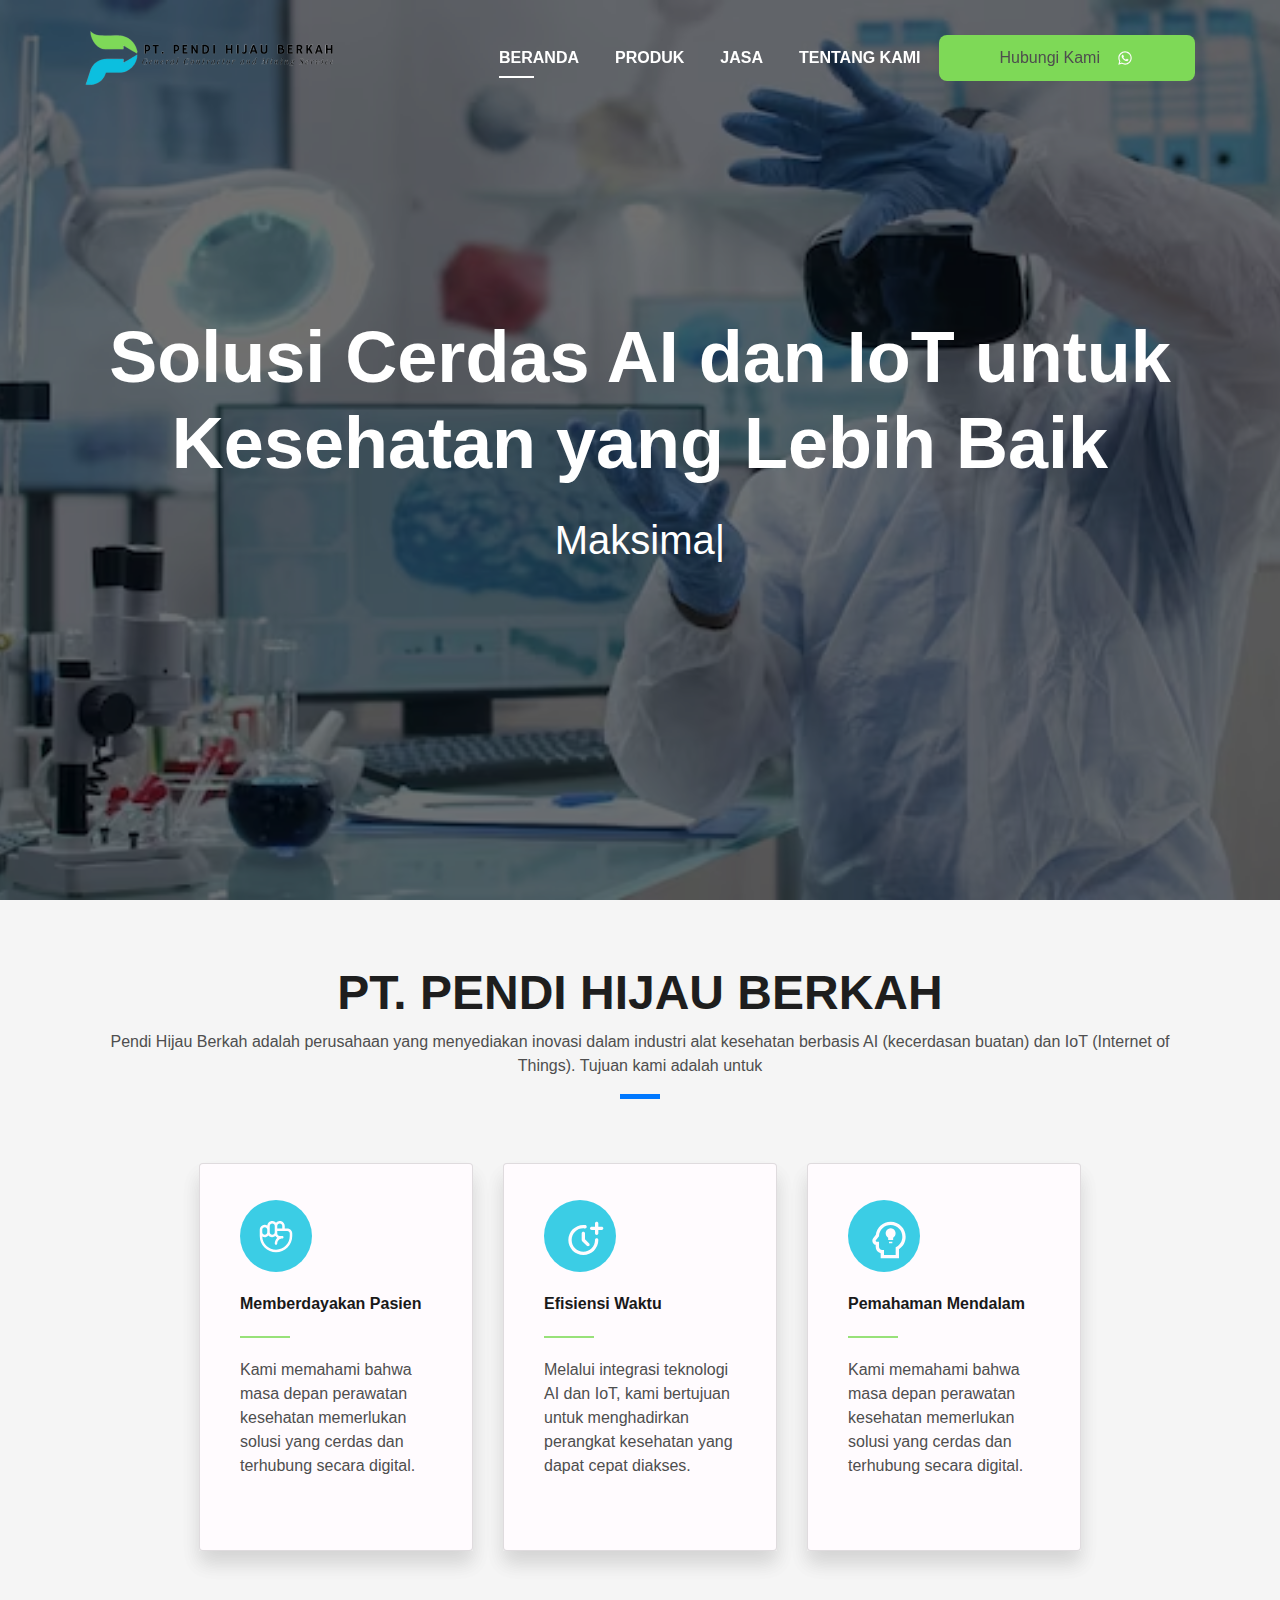
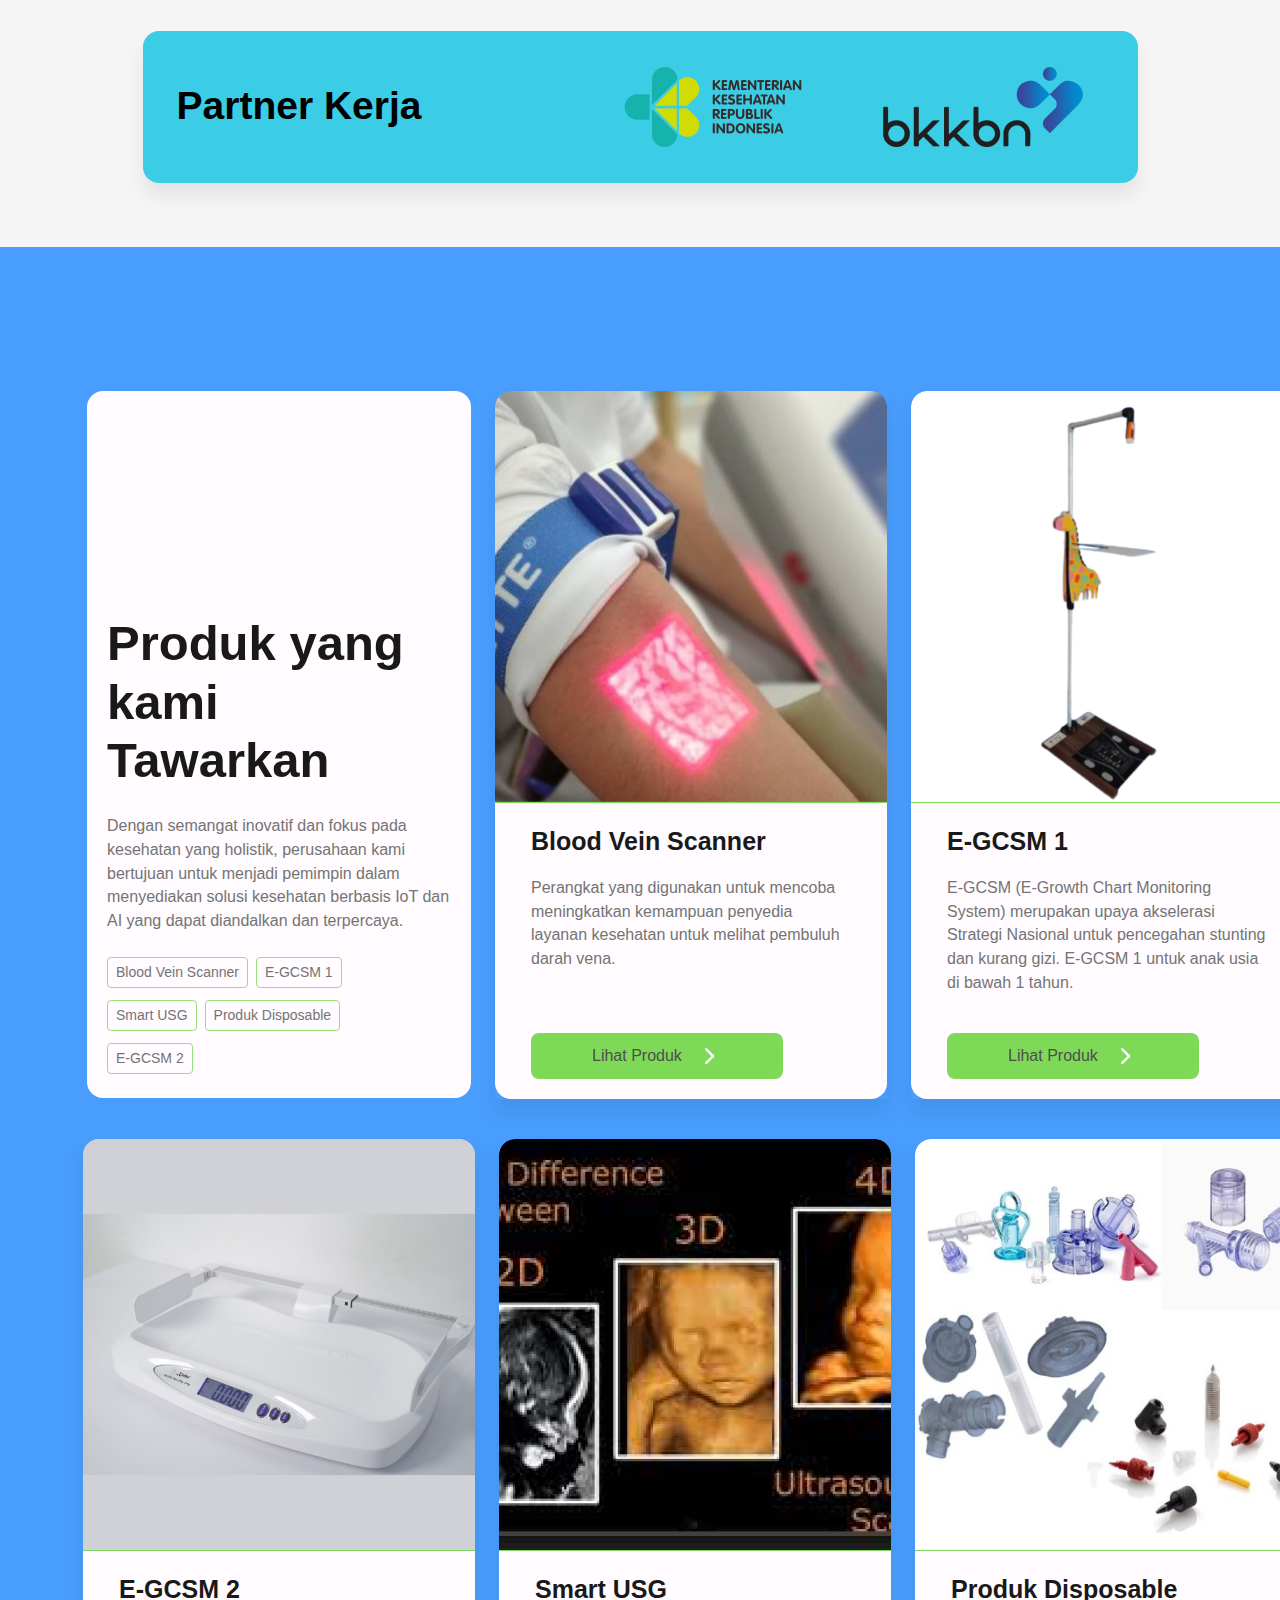
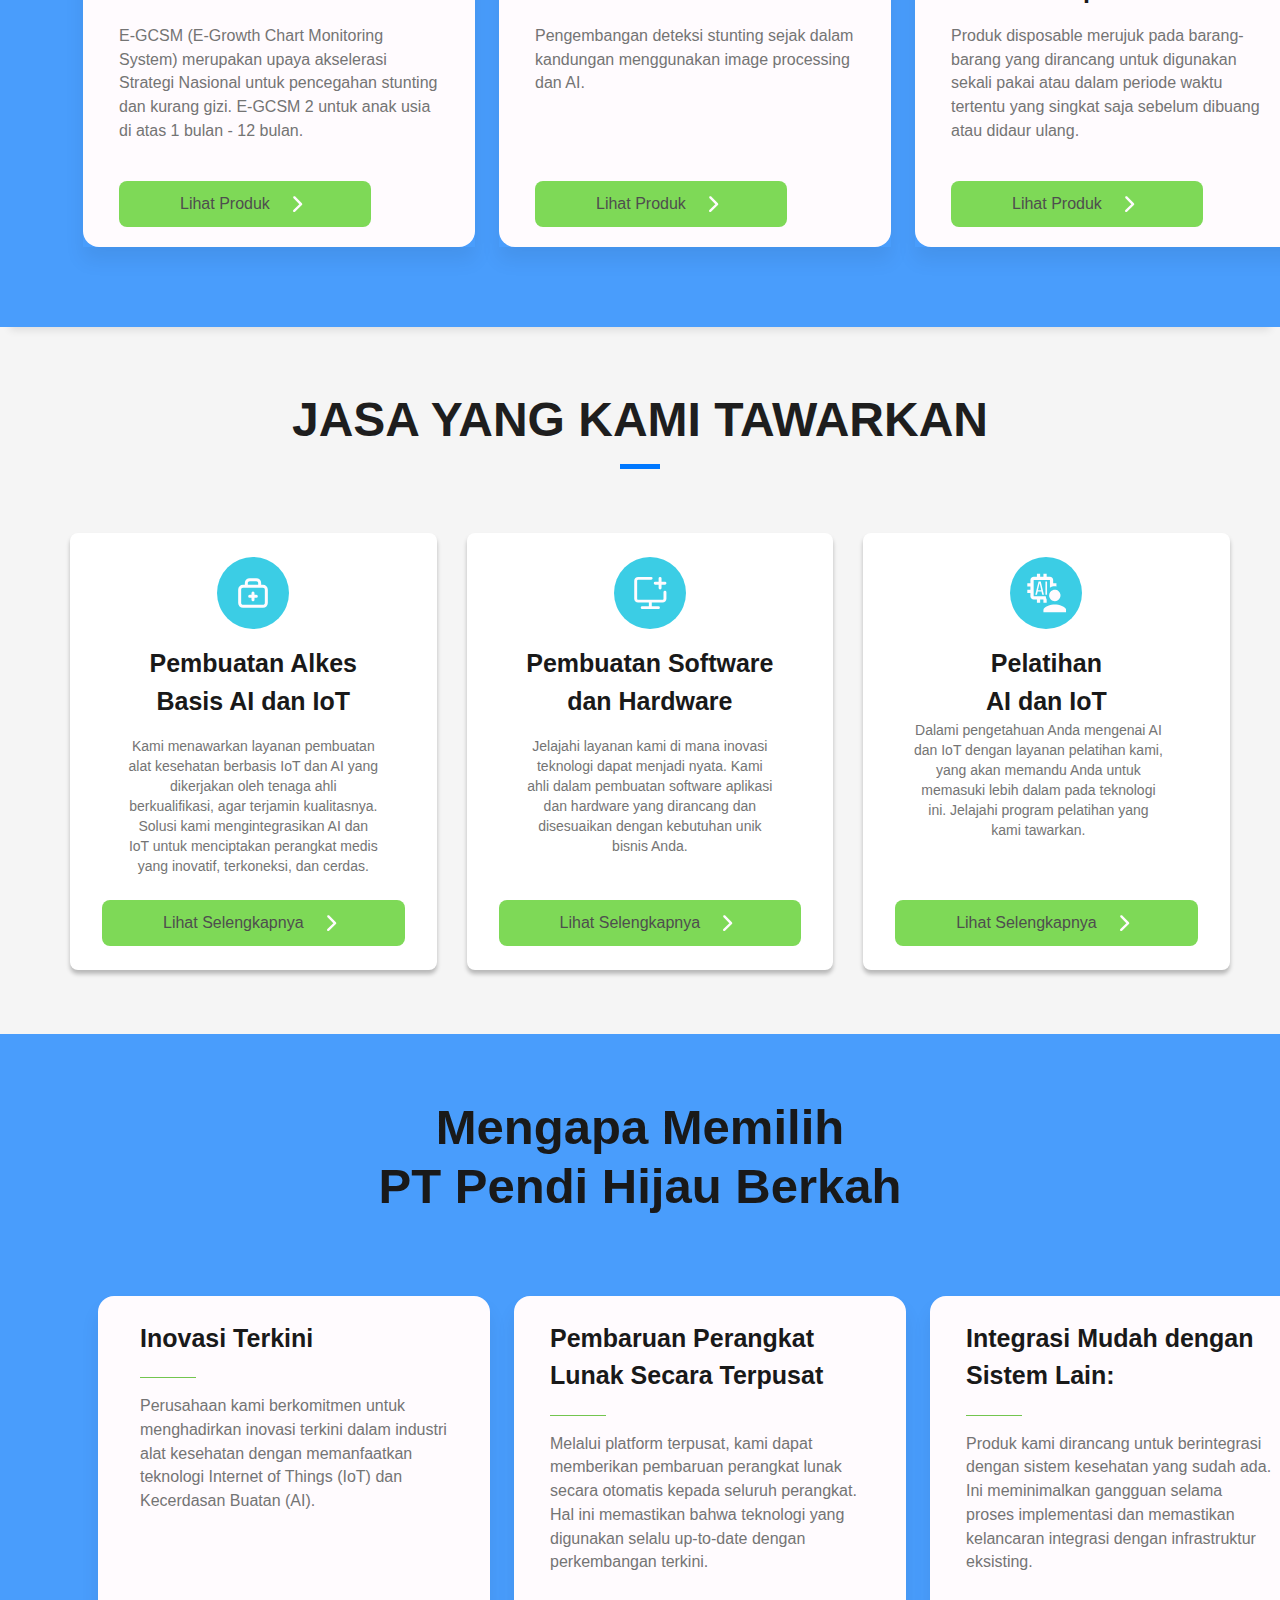
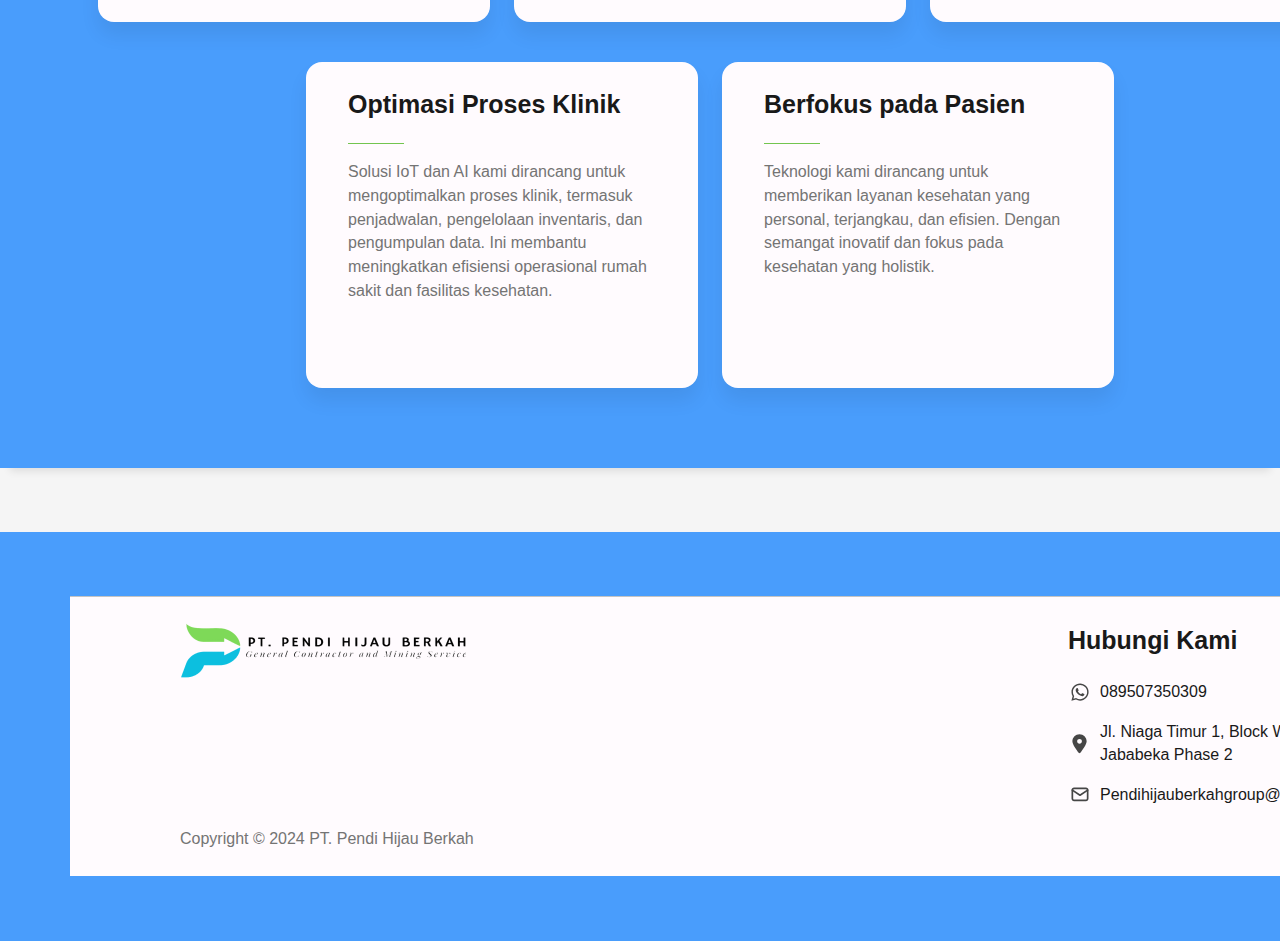
==== commit 6f7a3c41: "Index file updated" ====
--- a/index.html
+++ b/index.html
@@ -2,14 +2,14 @@
 <html lang="en">
 <head>
   <meta charset="utf-8">
-  <title>Suto Setiyadi</title>
+  <title>Pendi</title>
   <meta content="width=device-width, initial-scale=1.0" name="viewport">
   <meta content="" name="keywords">
   <meta content="" name="description">
 
   <!-- Favicons -->
-  <link href="img/logo0.png" rel="icon">
-  <link href="img/logo0.png" rel="apple-touch-icon">
+  <link href="img/log.png" rel="icon">
+  <link href="img/log.png" rel="apple-touch-icon">
 
   <!-- Bootstrap CSS File -->
   <link href="lib/bootstrap/css/bootstrap.min.css" rel="stylesheet">
@@ -57,34 +57,50 @@
           </li>
         </ul>
       </div>
-      <div class="frame-1171275061">
+      <!-- <div class="frame-1171275061">
         <div class="button-md-sec">
           <div class="frame-1171275152">
-            <div class="button">
-              <a cclass="btn-text" href="https://wa.me/qr/2AU2F2ZOAMVIO1">Hubungi Kami
-                <svg
-                  class="component-149"
-                  width="20"
-                  height="20"
-                  viewBox="0 0 18 18"
-                  fill="none"
-                  xmlns="http://www.w3.org/2000/svg"
-                >
-                  <path
-                    d="M13.7587 4.21428C13.1398 3.58919 12.4027 3.09356 11.5903 2.75632C10.7779 2.41908 9.90652 2.24698 9.02692 2.25004C5.34143 2.25004 2.33769 5.25378 2.33769 8.93927C2.33769 10.1205 2.64819 11.268 3.22869 12.2805L2.28369 15.75L5.82743 14.8185C6.80618 15.3518 7.90642 15.6353 9.02692 15.6353C12.7124 15.6353 15.7162 12.6315 15.7162 8.94602C15.7162 7.15728 15.0209 5.47653 13.7587 4.21428ZM9.02692 14.5013C8.02792 14.5013 7.04918 14.2313 6.19193 13.725L5.98943 13.6035L3.88344 14.157L4.44369 12.105L4.30869 11.8958C3.75367 11.0095 3.45896 9.98501 3.45819 8.93927C3.45819 5.87478 5.95568 3.37729 9.02017 3.37729C10.5052 3.37729 11.9024 3.95779 12.9487 5.01078C13.4667 5.52646 13.8773 6.13983 14.1565 6.81534C14.4357 7.49085 14.5781 8.21507 14.5754 8.94602C14.5889 12.0105 12.0914 14.5013 9.02692 14.5013ZM12.0779 10.3433C11.9092 10.2623 11.0857 9.85727 10.9372 9.79652C10.7819 9.74252 10.6739 9.71552 10.5592 9.87752C10.4444 10.0463 10.1272 10.4243 10.0327 10.5323C9.93817 10.647 9.83692 10.6605 9.66817 10.5728C9.49942 10.4918 8.95942 10.3095 8.32492 9.74252C7.82542 9.29702 7.49468 8.75027 7.39343 8.58152C7.29893 8.41277 7.37993 8.32502 7.46768 8.23727C7.54193 8.16302 7.63643 8.04152 7.71743 7.94702C7.79843 7.85252 7.83217 7.77827 7.88617 7.67027C7.94017 7.55552 7.91317 7.46102 7.87267 7.38003C7.83217 7.29903 7.49468 6.47553 7.35968 6.13803C7.22468 5.81403 7.08293 5.85453 6.98168 5.84778H6.65768C6.54293 5.84778 6.36743 5.88828 6.21218 6.05703C6.06368 6.22578 5.63168 6.63078 5.63168 7.45427C5.63168 8.27777 6.23243 9.07427 6.31343 9.18227C6.39443 9.29702 7.49468 10.9845 9.16867 11.7068C9.56692 11.8823 9.87742 11.9835 10.1204 12.0578C10.5187 12.186 10.8832 12.1658 11.1734 12.1253C11.4974 12.078 12.1657 11.7203 12.3007 11.3288C12.4424 10.9373 12.4424 10.6065 12.3952 10.5323C12.3479 10.458 12.2467 10.4243 12.0779 10.3433Z"
-                    fill="#FFFBFE"
-                  />
-                </svg>
-              </a> 
-            </div>
-          </div>
-        </div>
+            <a class="btn-text"  href="https://wa.me/qr/2AU2F2ZOAMVIO1">Hubungi Kami</href></a>
+            <svg
+              class="component-149"
+              width="18"
+              height="18"
+              viewBox="0 0 18 18"
+              fill="none"
+              xmlns="http://www.w3.org/2000/svg"
+            >
+              <path
+                d="M13.7587 4.21428C13.1398 3.58919 12.4027 3.09356 11.5903 2.75632C10.7779 2.41908 9.90652 2.24698 9.02692 2.25004C5.34143 2.25004 2.33769 5.25378 2.33769 8.93927C2.33769 10.1205 2.64819 11.268 3.22869 12.2805L2.28369 15.75L5.82743 14.8185C6.80618 15.3518 7.90642 15.6353 9.02692 15.6353C12.7124 15.6353 15.7162 12.6315 15.7162 8.94602C15.7162 7.15728 15.0209 5.47653 13.7587 4.21428ZM9.02692 14.5013C8.02792 14.5013 7.04918 14.2313 6.19193 13.725L5.98943 13.6035L3.88344 14.157L4.44369 12.105L4.30869 11.8958C3.75367 11.0095 3.45896 9.98501 3.45819 8.93927C3.45819 5.87478 5.95568 3.37729 9.02017 3.37729C10.5052 3.37729 11.9024 3.95779 12.9487 5.01078C13.4667 5.52646 13.8773 6.13983 14.1565 6.81534C14.4357 7.49085 14.5781 8.21507 14.5754 8.94602C14.5889 12.0105 12.0914 14.5013 9.02692 14.5013ZM12.0779 10.3433C11.9092 10.2623 11.0857 9.85727 10.9372 9.79652C10.7819 9.74252 10.6739 9.71552 10.5592 9.87752C10.4444 10.0463 10.1272 10.4243 10.0327 10.5323C9.93817 10.647 9.83692 10.6605 9.66817 10.5728C9.49942 10.4918 8.95942 10.3095 8.32492 9.74252C7.82542 9.29702 7.49468 8.75027 7.39343 8.58152C7.29893 8.41277 7.37993 8.32502 7.46768 8.23727C7.54193 8.16302 7.63643 8.04152 7.71743 7.94702C7.79843 7.85252 7.83217 7.77827 7.88617 7.67027C7.94017 7.55552 7.91317 7.46102 7.87267 7.38003C7.83217 7.29903 7.49468 6.47553 7.35968 6.13803C7.22468 5.81403 7.08293 5.85453 6.98168 5.84778H6.65768C6.54293 5.84778 6.36743 5.88828 6.21218 6.05703C6.06368 6.22578 5.63168 6.63078 5.63168 7.45427C5.63168 8.27777 6.23243 9.07427 6.31343 9.18227C6.39443 9.29702 7.49468 10.9845 9.16867 11.7068C9.56692 11.8823 9.87742 11.9835 10.1204 12.0578C10.5187 12.186 10.8832 12.1658 11.1734 12.1253C11.4974 12.078 12.1657 11.7203 12.3007 11.3288C12.4424 10.9373 12.4424 10.6065 12.3952 10.5323C12.3479 10.458 12.2467 10.4243 12.0779 10.3433Z"
+                fill="#FFFBFE"
+              />
+            </svg>
+          </div>
+        </div>
+      </div> -->
+      <div class="button">
+        Hubungi Kami
+        <a href="https://wa.me/qr/2AU2F2ZOAMVIO1">
+          <span class="link"></span>
+        </a>
+        <svg
+          class="component-149"
+          width="18"
+          height="18"
+          viewBox="0 0 18 18"
+          fill="none"
+          xmlns="http://www.w3.org/2000/svg"
+          >
+            <path
+              d="M13.7587 4.21428C13.1398 3.58919 12.4027 3.09356 11.5903 2.75632C10.7779 2.41908 9.90652 2.24698 9.02692 2.25004C5.34143 2.25004 2.33769 5.25378 2.33769 8.93927C2.33769 10.1205 2.64819 11.268 3.22869 12.2805L2.28369 15.75L5.82743 14.8185C6.80618 15.3518 7.90642 15.6353 9.02692 15.6353C12.7124 15.6353 15.7162 12.6315 15.7162 8.94602C15.7162 7.15728 15.0209 5.47653 13.7587 4.21428ZM9.02692 14.5013C8.02792 14.5013 7.04918 14.2313 6.19193 13.725L5.98943 13.6035L3.88344 14.157L4.44369 12.105L4.30869 11.8958C3.75367 11.0095 3.45896 9.98501 3.45819 8.93927C3.45819 5.87478 5.95568 3.37729 9.02017 3.37729C10.5052 3.37729 11.9024 3.95779 12.9487 5.01078C13.4667 5.52646 13.8773 6.13983 14.1565 6.81534C14.4357 7.49085 14.5781 8.21507 14.5754 8.94602C14.5889 12.0105 12.0914 14.5013 9.02692 14.5013ZM12.0779 10.3433C11.9092 10.2623 11.0857 9.85727 10.9372 9.79652C10.7819 9.74252 10.6739 9.71552 10.5592 9.87752C10.4444 10.0463 10.1272 10.4243 10.0327 10.5323C9.93817 10.647 9.83692 10.6605 9.66817 10.5728C9.49942 10.4918 8.95942 10.3095 8.32492 9.74252C7.82542 9.29702 7.49468 8.75027 7.39343 8.58152C7.29893 8.41277 7.37993 8.32502 7.46768 8.23727C7.54193 8.16302 7.63643 8.04152 7.71743 7.94702C7.79843 7.85252 7.83217 7.77827 7.88617 7.67027C7.94017 7.55552 7.91317 7.46102 7.87267 7.38003C7.83217 7.29903 7.49468 6.47553 7.35968 6.13803C7.22468 5.81403 7.08293 5.85453 6.98168 5.84778H6.65768C6.54293 5.84778 6.36743 5.88828 6.21218 6.05703C6.06368 6.22578 5.63168 6.63078 5.63168 7.45427C5.63168 8.27777 6.23243 9.07427 6.31343 9.18227C6.39443 9.29702 7.49468 10.9845 9.16867 11.7068C9.56692 11.8823 9.87742 11.9835 10.1204 12.0578C10.5187 12.186 10.8832 12.1658 11.1734 12.1253C11.4974 12.078 12.1657 11.7203 12.3007 11.3288C12.4424 10.9373 12.4424 10.6065 12.3952 10.5323C12.3479 10.458 12.2467 10.4243 12.0779 10.3433Z"
+              fill="#FFFBFE"
+            />
+        </svg>
       </div>
     </div>
   </nav>
   <!--/ Nav End /-->
 
-  <!--/ Intro Skew Star /-->
+  <!--/ Beranda Start /-->
   <div id="beranda" class="intro route bg-image" style="background-image: url(img/banner0.png)">
     <div class="overlay-itro"></div>
     <div class="intro-content display-table">
@@ -102,8 +118,9 @@
       </div>
     </div>
   </div>
-
-   <!--/ Beranda /-->
+  <!--/ Beranda End /-->
+
+   <!--/ Tentang Kami Start/-->
    <section id="tentangkami" class="portfolio-mf sect-pt4 route">
     <div class="container">
       <div class="row">
@@ -220,11 +237,11 @@
       </div>
     </div>
   </section>
-  <!--/ Beranda End /-->
+  <!--/ Tentang Kami End /-->
 
   <!--/ Product Star /-->
   <section  id="produk" class="paralax-mf footer-paralax bg-image sect-mt4 route">
-    <div class="overlay-mf"></div>
+  <div class="overlay-mf"></div>
     <div class="container">
       <div class="row">
         <div class="produk-kami">
@@ -282,8 +299,11 @@
                       </div>
                     </div>
                     <div class="button">
-                      <a cclass="btn-text" href="blood.html">Lihat Produk
-                        <svg
+                      <div class="lihat-selengkapnya">Lihat Produk</div>
+                      <a href="#blood">
+                        <span class="link"></span>
+                      </a>
+                      <svg
                           class="component-14"
                           width="24"
                           height="24"
@@ -295,8 +315,7 @@
                             d="M7.55429 4.4743C7.66623 4.36513 7.79859 4.2791 7.9438 4.22113C8.08901 4.16315 8.24423 4.13438 8.40057 4.13645C8.55691 4.13851 8.71131 4.17138 8.85494 4.23317C8.99857 4.29496 9.12861 4.38446 9.23762 4.49655L15.8976 11.335C16.0067 11.4469 16.0928 11.5792 16.1507 11.7245C16.2087 11.8697 16.2375 12.0249 16.2354 12.1812C16.2334 12.3376 16.2005 12.492 16.1387 12.6356C16.0769 12.7792 15.9874 12.9093 15.8753 13.0183L9.03691 19.6782C8.81074 19.8985 8.50633 20.0199 8.19064 20.0157C8.03433 20.0137 7.87996 19.9808 7.73634 19.9191C7.59271 19.8574 7.46266 19.768 7.35359 19.656C7.24452 19.544 7.15858 19.4116 7.10067 19.2664C7.04276 19.1212 7.01402 18.966 7.01609 18.8097C7.02026 18.494 7.14967 18.1929 7.37584 17.9727L13.3599 12.1432L7.53204 6.15762C7.42287 6.04569 7.33684 5.91333 7.27887 5.76812C7.2209 5.62291 7.19212 5.46769 7.19419 5.31135C7.19625 5.155 7.22912 5.0006 7.29091 4.85697C7.3527 4.71334 7.4422 4.58331 7.55429 4.4743Z"
                             fill="#FFFBFE"
                           />
-                        </svg>
-                      </a>
+                      </svg>
                     </div>
                   </div>
                 </div>
@@ -318,9 +337,12 @@
                       </div>
                     </div>
                     <div class="button">
-                      <a cclass="btn-text" href="Egcms1.html">Lihat Produk
-                        <svg
-                          class="component-142"
+                      <div class="lihat-selengkapnya">Lihat Produk</div>
+                      <a href="blood.html">
+                        <span class="link"></span>
+                      </a>
+                      <svg
+                          class="component-14"
                           width="24"
                           height="24"
                           viewBox="0 0 24 24"
@@ -331,8 +353,7 @@
                             d="M7.55429 4.4743C7.66623 4.36513 7.79859 4.2791 7.9438 4.22113C8.08901 4.16315 8.24423 4.13438 8.40057 4.13645C8.55691 4.13851 8.71131 4.17138 8.85494 4.23317C8.99857 4.29496 9.12861 4.38446 9.23762 4.49655L15.8976 11.335C16.0067 11.4469 16.0928 11.5792 16.1507 11.7245C16.2087 11.8697 16.2375 12.0249 16.2354 12.1812C16.2334 12.3376 16.2005 12.492 16.1387 12.6356C16.0769 12.7792 15.9874 12.9093 15.8753 13.0183L9.03691 19.6782C8.81074 19.8985 8.50633 20.0199 8.19064 20.0157C8.03433 20.0137 7.87996 19.9808 7.73634 19.9191C7.59271 19.8574 7.46266 19.768 7.35359 19.656C7.24452 19.544 7.15858 19.4116 7.10067 19.2664C7.04276 19.1212 7.01402 18.966 7.01609 18.8097C7.02026 18.494 7.14967 18.1929 7.37584 17.9727L13.3599 12.1432L7.53204 6.15762C7.42287 6.04569 7.33684 5.91333 7.27887 5.76812C7.2209 5.62291 7.19212 5.46769 7.19419 5.31135C7.19625 5.155 7.22912 5.0006 7.29091 4.85697C7.3527 4.71334 7.4422 4.58331 7.55429 4.4743Z"
                             fill="#FFFBFE"
                           />
-                        </svg>
-                      </a>
+                      </svg>
                     </div>
                   </div>
                 </div>
@@ -352,46 +373,16 @@
                         E-GCSM (E-Growth Chart Monitoring System) merupakan
                         upaya akselerasi Strategi Nasional untuk pencegahan
                         stunting dan kurang gizi. E-GCSM 2 untuk anak usia di
-                        atas 1 tahun - 5 tahun.
+                        atas 1 bulan - 12 bulan.
                       </div>
                     </div>
                     <div class="button">
                       <div class="lihat-selengkapnya">Lihat Produk</div>
+                      <a href="blood.html">
+                        <span class="link"></span>
+                      </a>
                       <svg
-                        class="component-143"
-                        width="24"
-                        height="24"
-                        viewBox="0 0 24 24"
-                        fill="none"
-                        xmlns="http://www.w3.org/2000/svg"
-                      >
-                        <path
-                          d="M7.55429 4.4743C7.66623 4.36513 7.79859 4.2791 7.9438 4.22113C8.08901 4.16315 8.24423 4.13438 8.40057 4.13645C8.55691 4.13851 8.71131 4.17138 8.85494 4.23317C8.99857 4.29496 9.12861 4.38446 9.23762 4.49655L15.8976 11.335C16.0067 11.4469 16.0928 11.5792 16.1507 11.7245C16.2087 11.8697 16.2375 12.0249 16.2354 12.1812C16.2334 12.3376 16.2005 12.492 16.1387 12.6356C16.0769 12.7792 15.9874 12.9093 15.8753 13.0183L9.03691 19.6782C8.81074 19.8985 8.50633 20.0199 8.19064 20.0157C8.03433 20.0137 7.87996 19.9808 7.73634 19.9191C7.59271 19.8574 7.46266 19.768 7.35359 19.656C7.24452 19.544 7.15858 19.4116 7.10067 19.2664C7.04276 19.1212 7.01402 18.966 7.01609 18.8097C7.02026 18.494 7.14967 18.1929 7.37584 17.9727L13.3599 12.1432L7.53204 6.15762C7.42287 6.04569 7.33684 5.91333 7.27887 5.76812C7.2209 5.62291 7.19212 5.46769 7.19419 5.31135C7.19625 5.155 7.22912 5.0006 7.29091 4.85697C7.3527 4.71334 7.4422 4.58331 7.55429 4.4743Z"
-                          fill="#FFFBFE"
-                        />
-                      </svg>
-                    </div>
-                  </div>
-                </div>
-              </div>
-              <div class="card-produk">
-                <div class="frame-1171274991">
-                  <img class="rectangle-537" src="img/rectangle-5373.png" />
-                </div>
-                <div class="line-77"></div>
-                <div class="frame-1171274989">
-                  <div class="content2">
-                    <div class="text">
-                      <div class="heading5">Smart USG</div>
-                      <div class="supporting-text2">
-                        Pengembangan deteksi stunting sejak dalam kandungan
-                        menggunakan image processing dan AI.
-                      </div>
-                    </div>
-                    <div class="button">
-                      <a cclass="btn-text" href="artikel_2.html">Lihat Produk
-                        <svg
-                          class="component-144"
+                          class="component-14"
                           width="24"
                           height="24"
                           viewBox="0 0 24 24"
@@ -402,8 +393,43 @@
                             d="M7.55429 4.4743C7.66623 4.36513 7.79859 4.2791 7.9438 4.22113C8.08901 4.16315 8.24423 4.13438 8.40057 4.13645C8.55691 4.13851 8.71131 4.17138 8.85494 4.23317C8.99857 4.29496 9.12861 4.38446 9.23762 4.49655L15.8976 11.335C16.0067 11.4469 16.0928 11.5792 16.1507 11.7245C16.2087 11.8697 16.2375 12.0249 16.2354 12.1812C16.2334 12.3376 16.2005 12.492 16.1387 12.6356C16.0769 12.7792 15.9874 12.9093 15.8753 13.0183L9.03691 19.6782C8.81074 19.8985 8.50633 20.0199 8.19064 20.0157C8.03433 20.0137 7.87996 19.9808 7.73634 19.9191C7.59271 19.8574 7.46266 19.768 7.35359 19.656C7.24452 19.544 7.15858 19.4116 7.10067 19.2664C7.04276 19.1212 7.01402 18.966 7.01609 18.8097C7.02026 18.494 7.14967 18.1929 7.37584 17.9727L13.3599 12.1432L7.53204 6.15762C7.42287 6.04569 7.33684 5.91333 7.27887 5.76812C7.2209 5.62291 7.19212 5.46769 7.19419 5.31135C7.19625 5.155 7.22912 5.0006 7.29091 4.85697C7.3527 4.71334 7.4422 4.58331 7.55429 4.4743Z"
                             fill="#FFFBFE"
                           />
-                        </svg>
+                      </svg>
+                    </div>
+                  </div>
+                </div>
+              </div>
+              <div class="card-produk">
+                <div class="frame-1171274991">
+                  <img class="rectangle-537" src="img/rectangle-5373.png" />
+                </div>
+                <div class="line-77"></div>
+                <div class="frame-1171274989">
+                  <div class="content2">
+                    <div class="text">
+                      <div class="heading5">Smart USG</div>
+                      <div class="supporting-text2">
+                        Pengembangan deteksi stunting sejak dalam kandungan
+                        menggunakan image processing dan AI.
+                      </div>
+                    </div>
+                    <div class="button">
+                      <div class="lihat-selengkapnya">Lihat Produk</div>
+                      <a href="blood.html">
+                        <span class="link"></span>
                       </a>
+                      <svg
+                          class="component-14"
+                          width="24"
+                          height="24"
+                          viewBox="0 0 24 24"
+                          fill="none"
+                          xmlns="http://www.w3.org/2000/svg"
+                        >
+                          <path
+                            d="M7.55429 4.4743C7.66623 4.36513 7.79859 4.2791 7.9438 4.22113C8.08901 4.16315 8.24423 4.13438 8.40057 4.13645C8.55691 4.13851 8.71131 4.17138 8.85494 4.23317C8.99857 4.29496 9.12861 4.38446 9.23762 4.49655L15.8976 11.335C16.0067 11.4469 16.0928 11.5792 16.1507 11.7245C16.2087 11.8697 16.2375 12.0249 16.2354 12.1812C16.2334 12.3376 16.2005 12.492 16.1387 12.6356C16.0769 12.7792 15.9874 12.9093 15.8753 13.0183L9.03691 19.6782C8.81074 19.8985 8.50633 20.0199 8.19064 20.0157C8.03433 20.0137 7.87996 19.9808 7.73634 19.9191C7.59271 19.8574 7.46266 19.768 7.35359 19.656C7.24452 19.544 7.15858 19.4116 7.10067 19.2664C7.04276 19.1212 7.01402 18.966 7.01609 18.8097C7.02026 18.494 7.14967 18.1929 7.37584 17.9727L13.3599 12.1432L7.53204 6.15762C7.42287 6.04569 7.33684 5.91333 7.27887 5.76812C7.2209 5.62291 7.19212 5.46769 7.19419 5.31135C7.19625 5.155 7.22912 5.0006 7.29091 4.85697C7.3527 4.71334 7.4422 4.58331 7.55429 4.4743Z"
+                            fill="#FFFBFE"
+                          />
+                      </svg>
                     </div>
                   </div>
                 </div>
@@ -425,9 +451,12 @@
                       </div>
                     </div>
                     <div class="button">
-                      <a cclass="btn-text" href="artikel_2.html">Lihat Produk
-                        <svg
-                          class="component-145"
+                      <div class="lihat-selengkapnya">Lihat Produk</div>
+                      <a href="blood.html">
+                        <span class="link"></span>
+                      </a>
+                      <svg
+                          class="component-14"
                           width="24"
                           height="24"
                           viewBox="0 0 24 24"
@@ -438,8 +467,7 @@
                             d="M7.55429 4.4743C7.66623 4.36513 7.79859 4.2791 7.9438 4.22113C8.08901 4.16315 8.24423 4.13438 8.40057 4.13645C8.55691 4.13851 8.71131 4.17138 8.85494 4.23317C8.99857 4.29496 9.12861 4.38446 9.23762 4.49655L15.8976 11.335C16.0067 11.4469 16.0928 11.5792 16.1507 11.7245C16.2087 11.8697 16.2375 12.0249 16.2354 12.1812C16.2334 12.3376 16.2005 12.492 16.1387 12.6356C16.0769 12.7792 15.9874 12.9093 15.8753 13.0183L9.03691 19.6782C8.81074 19.8985 8.50633 20.0199 8.19064 20.0157C8.03433 20.0137 7.87996 19.9808 7.73634 19.9191C7.59271 19.8574 7.46266 19.768 7.35359 19.656C7.24452 19.544 7.15858 19.4116 7.10067 19.2664C7.04276 19.1212 7.01402 18.966 7.01609 18.8097C7.02026 18.494 7.14967 18.1929 7.37584 17.9727L13.3599 12.1432L7.53204 6.15762C7.42287 6.04569 7.33684 5.91333 7.27887 5.76812C7.2209 5.62291 7.19212 5.46769 7.19419 5.31135C7.19625 5.155 7.22912 5.0006 7.29091 4.85697C7.3527 4.71334 7.4422 4.58331 7.55429 4.4743Z"
                             fill="#FFFBFE"
                           />
-                        </svg>
-                      </a>
+                      </svg>
                     </div>
                   </div>
                 </div>
@@ -459,7 +487,7 @@
         <div class="col-sm-12">
           <div class="title-box text-center">
             <h3 class="title-a">
-              Jasa Jasa yang Kami Tawarkan
+              Jasa yang Kami Tawarkan
             </h3>
             <p class="subtitle-a">
               
@@ -509,18 +537,21 @@
             </div>
             <div class="button">
               <div class="lihat-selengkapnya">Lihat Selengkapnya</div>
+              <a href="blood.html">
+                <span class="link"></span>
+              </a>
               <svg
-                class="component-146"
-                width="25"
-                height="24"
-                viewBox="0 0 25 24"
-                fill="none"
-                xmlns="http://www.w3.org/2000/svg"
-              >
-                <path
-                  d="M8.05429 4.4743C8.16623 4.36513 8.29859 4.2791 8.4438 4.22113C8.58901 4.16315 8.74423 4.13438 8.90057 4.13645C9.05691 4.13851 9.21131 4.17138 9.35494 4.23317C9.49857 4.29496 9.62861 4.38446 9.73762 4.49655L16.3976 11.335C16.5067 11.4469 16.5928 11.5792 16.6507 11.7245C16.7087 11.8697 16.7375 12.0249 16.7354 12.1812C16.7334 12.3376 16.7005 12.492 16.6387 12.6356C16.5769 12.7792 16.4874 12.9093 16.3753 13.0183L9.53691 19.6782C9.31074 19.8985 9.00633 20.0199 8.69064 20.0157C8.53433 20.0137 8.37996 19.9808 8.23634 19.9191C8.09271 19.8574 7.96266 19.768 7.85359 19.656C7.74452 19.544 7.65858 19.4116 7.60067 19.2664C7.54276 19.1212 7.51402 18.966 7.51609 18.8097C7.52026 18.494 7.64967 18.1929 7.87584 17.9727L13.8599 12.1432L8.03204 6.15762C7.92287 6.04569 7.83684 5.91333 7.77887 5.76812C7.7209 5.62291 7.69212 5.46769 7.69419 5.31135C7.69625 5.155 7.72912 5.0006 7.79091 4.85697C7.8527 4.71334 7.9422 4.58331 8.05429 4.4743Z"
-                  fill="#FFFBFE"
-                />
+                  class="component-14"
+                  width="24"
+                  height="24"
+                  viewBox="0 0 24 24"
+                  fill="none"
+                  xmlns="http://www.w3.org/2000/svg"
+                >
+                  <path
+                    d="M7.55429 4.4743C7.66623 4.36513 7.79859 4.2791 7.9438 4.22113C8.08901 4.16315 8.24423 4.13438 8.40057 4.13645C8.55691 4.13851 8.71131 4.17138 8.85494 4.23317C8.99857 4.29496 9.12861 4.38446 9.23762 4.49655L15.8976 11.335C16.0067 11.4469 16.0928 11.5792 16.1507 11.7245C16.2087 11.8697 16.2375 12.0249 16.2354 12.1812C16.2334 12.3376 16.2005 12.492 16.1387 12.6356C16.0769 12.7792 15.9874 12.9093 15.8753 13.0183L9.03691 19.6782C8.81074 19.8985 8.50633 20.0199 8.19064 20.0157C8.03433 20.0137 7.87996 19.9808 7.73634 19.9191C7.59271 19.8574 7.46266 19.768 7.35359 19.656C7.24452 19.544 7.15858 19.4116 7.10067 19.2664C7.04276 19.1212 7.01402 18.966 7.01609 18.8097C7.02026 18.494 7.14967 18.1929 7.37584 17.9727L13.3599 12.1432L7.53204 6.15762C7.42287 6.04569 7.33684 5.91333 7.27887 5.76812C7.2209 5.62291 7.19212 5.46769 7.19419 5.31135C7.19625 5.155 7.22912 5.0006 7.29091 4.85697C7.3527 4.71334 7.4422 4.58331 7.55429 4.4743Z"
+                    fill="#FFFBFE"
+                  />
               </svg>
             </div>
           </div>
@@ -562,18 +593,21 @@
             </div>
             <div class="button">
               <div class="lihat-selengkapnya">Lihat Selengkapnya</div>
+              <a href="blood.html">
+                <span class="link"></span>
+              </a>
               <svg
-                class="component-147"
-                width="25"
-                height="24"
-                viewBox="0 0 25 24"
-                fill="none"
-                xmlns="http://www.w3.org/2000/svg"
-              >
-                <path
-                  d="M8.05429 4.4743C8.16623 4.36513 8.29859 4.2791 8.4438 4.22113C8.58901 4.16315 8.74423 4.13438 8.90057 4.13645C9.05691 4.13851 9.21131 4.17138 9.35494 4.23317C9.49857 4.29496 9.62861 4.38446 9.73762 4.49655L16.3976 11.335C16.5067 11.4469 16.5928 11.5792 16.6507 11.7245C16.7087 11.8697 16.7375 12.0249 16.7354 12.1812C16.7334 12.3376 16.7005 12.492 16.6387 12.6356C16.5769 12.7792 16.4874 12.9093 16.3753 13.0183L9.53691 19.6782C9.31074 19.8985 9.00633 20.0199 8.69064 20.0157C8.53433 20.0137 8.37996 19.9808 8.23634 19.9191C8.09271 19.8574 7.96266 19.768 7.85359 19.656C7.74452 19.544 7.65858 19.4116 7.60067 19.2664C7.54276 19.1212 7.51402 18.966 7.51609 18.8097C7.52026 18.494 7.64967 18.1929 7.87584 17.9727L13.8599 12.1432L8.03204 6.15762C7.92287 6.04569 7.83684 5.91333 7.77887 5.76812C7.7209 5.62291 7.69212 5.46769 7.69419 5.31135C7.69625 5.155 7.72912 5.0006 7.79091 4.85697C7.8527 4.71334 7.9422 4.58331 8.05429 4.4743Z"
-                  fill="#FFFBFE"
-                />
+                  class="component-14"
+                  width="24"
+                  height="24"
+                  viewBox="0 0 24 24"
+                  fill="none"
+                  xmlns="http://www.w3.org/2000/svg"
+                >
+                  <path
+                    d="M7.55429 4.4743C7.66623 4.36513 7.79859 4.2791 7.9438 4.22113C8.08901 4.16315 8.24423 4.13438 8.40057 4.13645C8.55691 4.13851 8.71131 4.17138 8.85494 4.23317C8.99857 4.29496 9.12861 4.38446 9.23762 4.49655L15.8976 11.335C16.0067 11.4469 16.0928 11.5792 16.1507 11.7245C16.2087 11.8697 16.2375 12.0249 16.2354 12.1812C16.2334 12.3376 16.2005 12.492 16.1387 12.6356C16.0769 12.7792 15.9874 12.9093 15.8753 13.0183L9.03691 19.6782C8.81074 19.8985 8.50633 20.0199 8.19064 20.0157C8.03433 20.0137 7.87996 19.9808 7.73634 19.9191C7.59271 19.8574 7.46266 19.768 7.35359 19.656C7.24452 19.544 7.15858 19.4116 7.10067 19.2664C7.04276 19.1212 7.01402 18.966 7.01609 18.8097C7.02026 18.494 7.14967 18.1929 7.37584 17.9727L13.3599 12.1432L7.53204 6.15762C7.42287 6.04569 7.33684 5.91333 7.27887 5.76812C7.2209 5.62291 7.19212 5.46769 7.19419 5.31135C7.19625 5.155 7.22912 5.0006 7.29091 4.85697C7.3527 4.71334 7.4422 4.58331 7.55429 4.4743Z"
+                    fill="#FFFBFE"
+                  />
               </svg>
             </div>
           </div>
@@ -626,18 +660,21 @@
             </div>
             <div class="button">
               <div class="lihat-selengkapnya">Lihat Selengkapnya</div>
+              <a href="blood.html">
+                <span class="link"></span>
+              </a>
               <svg
-                class="component-148"
-                width="25"
-                height="24"
-                viewBox="0 0 25 24"
-                fill="none"
-                xmlns="http://www.w3.org/2000/svg"
-              >
-                <path
-                  d="M8.05429 4.4743C8.16623 4.36513 8.29859 4.2791 8.4438 4.22113C8.58901 4.16315 8.74423 4.13438 8.90057 4.13645C9.05691 4.13851 9.21131 4.17138 9.35494 4.23317C9.49857 4.29496 9.62861 4.38446 9.73762 4.49655L16.3976 11.335C16.5067 11.4469 16.5928 11.5792 16.6507 11.7245C16.7087 11.8697 16.7375 12.0249 16.7354 12.1812C16.7334 12.3376 16.7005 12.492 16.6387 12.6356C16.5769 12.7792 16.4874 12.9093 16.3753 13.0183L9.53691 19.6782C9.31074 19.8985 9.00633 20.0199 8.69064 20.0157C8.53433 20.0137 8.37996 19.9808 8.23634 19.9191C8.09271 19.8574 7.96266 19.768 7.85359 19.656C7.74452 19.544 7.65858 19.4116 7.60067 19.2664C7.54276 19.1212 7.51402 18.966 7.51609 18.8097C7.52026 18.494 7.64967 18.1929 7.87584 17.9727L13.8599 12.1432L8.03204 6.15762C7.92287 6.04569 7.83684 5.91333 7.77887 5.76812C7.7209 5.62291 7.69212 5.46769 7.69419 5.31135C7.69625 5.155 7.72912 5.0006 7.79091 4.85697C7.8527 4.71334 7.9422 4.58331 8.05429 4.4743Z"
-                  fill="#FFFBFE"
-                />
+                  class="component-14"
+                  width="24"
+                  height="24"
+                  viewBox="0 0 24 24"
+                  fill="none"
+                  xmlns="http://www.w3.org/2000/svg"
+                >
+                  <path
+                    d="M7.55429 4.4743C7.66623 4.36513 7.79859 4.2791 7.9438 4.22113C8.08901 4.16315 8.24423 4.13438 8.40057 4.13645C8.55691 4.13851 8.71131 4.17138 8.85494 4.23317C8.99857 4.29496 9.12861 4.38446 9.23762 4.49655L15.8976 11.335C16.0067 11.4469 16.0928 11.5792 16.1507 11.7245C16.2087 11.8697 16.2375 12.0249 16.2354 12.1812C16.2334 12.3376 16.2005 12.492 16.1387 12.6356C16.0769 12.7792 15.9874 12.9093 15.8753 13.0183L9.03691 19.6782C8.81074 19.8985 8.50633 20.0199 8.19064 20.0157C8.03433 20.0137 7.87996 19.9808 7.73634 19.9191C7.59271 19.8574 7.46266 19.768 7.35359 19.656C7.24452 19.544 7.15858 19.4116 7.10067 19.2664C7.04276 19.1212 7.01402 18.966 7.01609 18.8097C7.02026 18.494 7.14967 18.1929 7.37584 17.9727L13.3599 12.1432L7.53204 6.15762C7.42287 6.04569 7.33684 5.91333 7.27887 5.76812C7.2209 5.62291 7.19212 5.46769 7.19419 5.31135C7.19625 5.155 7.22912 5.0006 7.29091 4.85697C7.3527 4.71334 7.4422 4.58331 7.55429 4.4743Z"
+                    fill="#FFFBFE"
+                  />
               </svg>
             </div>
           </div>
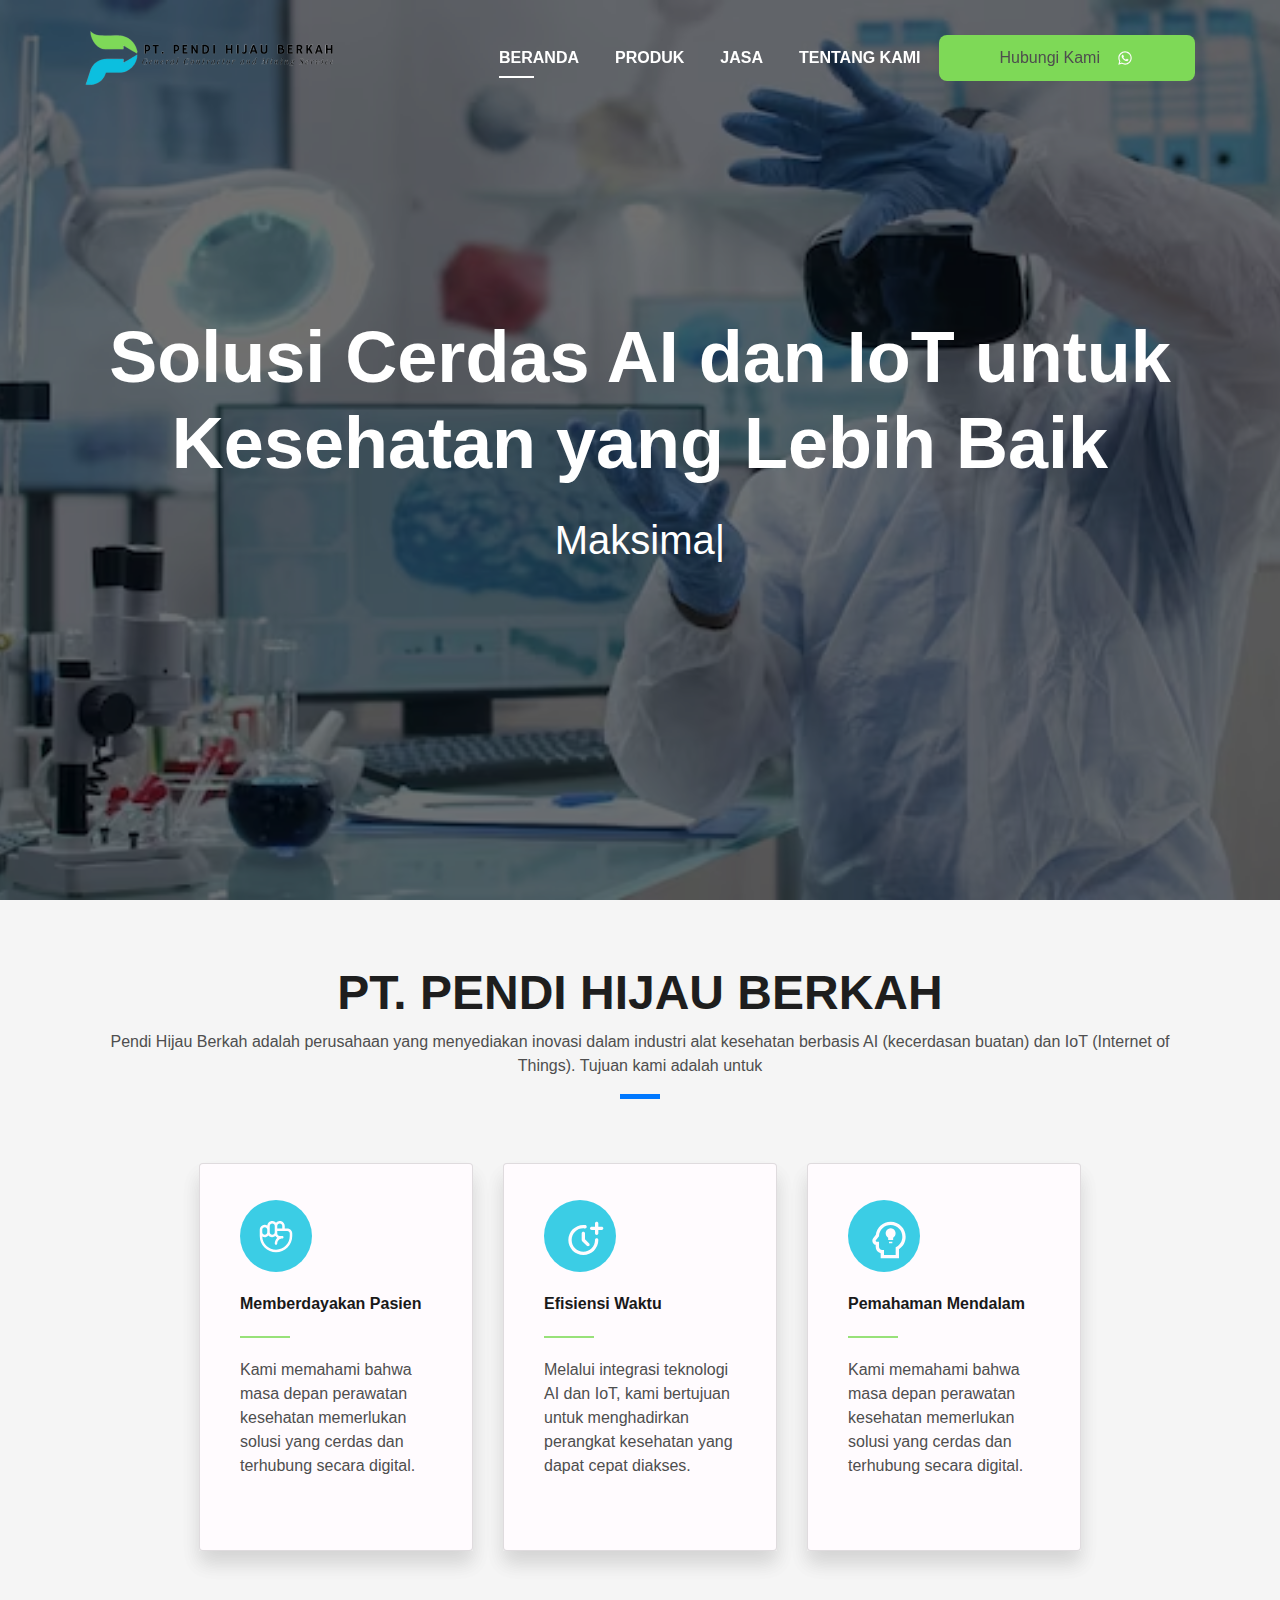
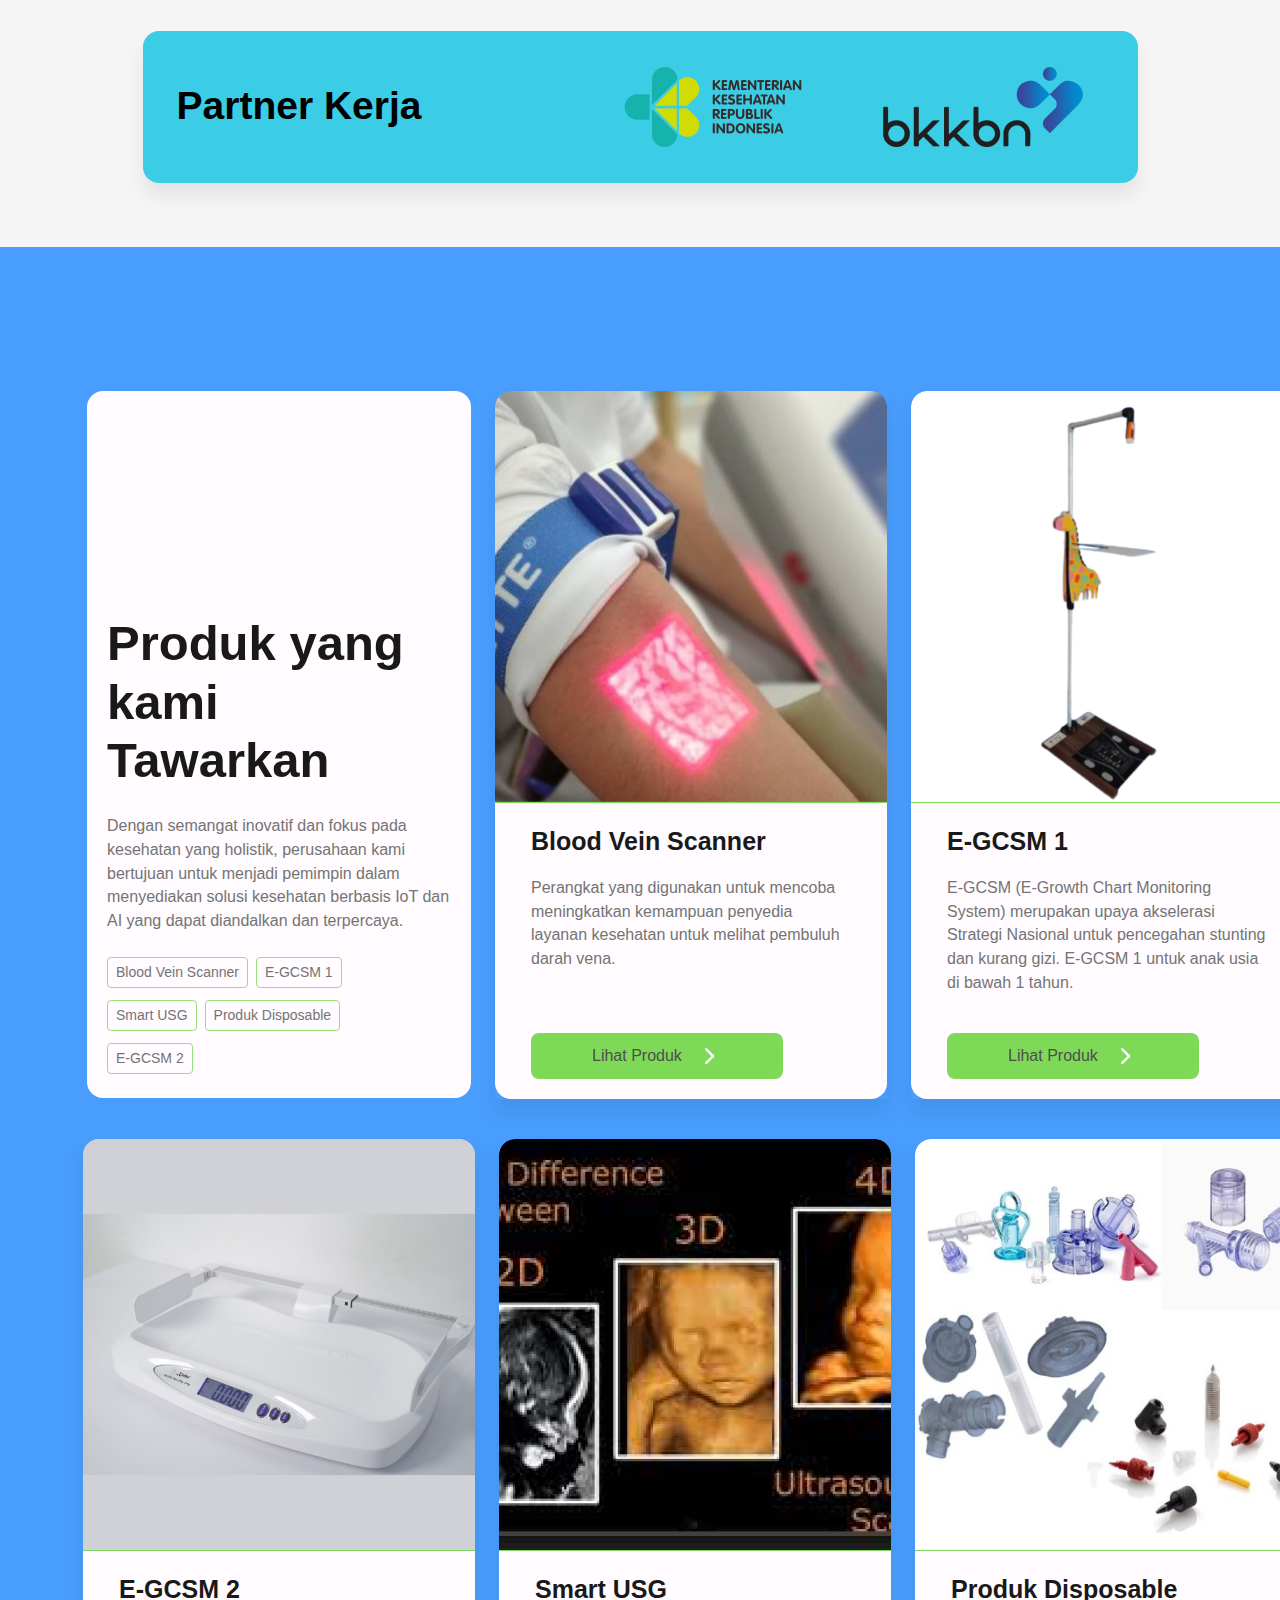
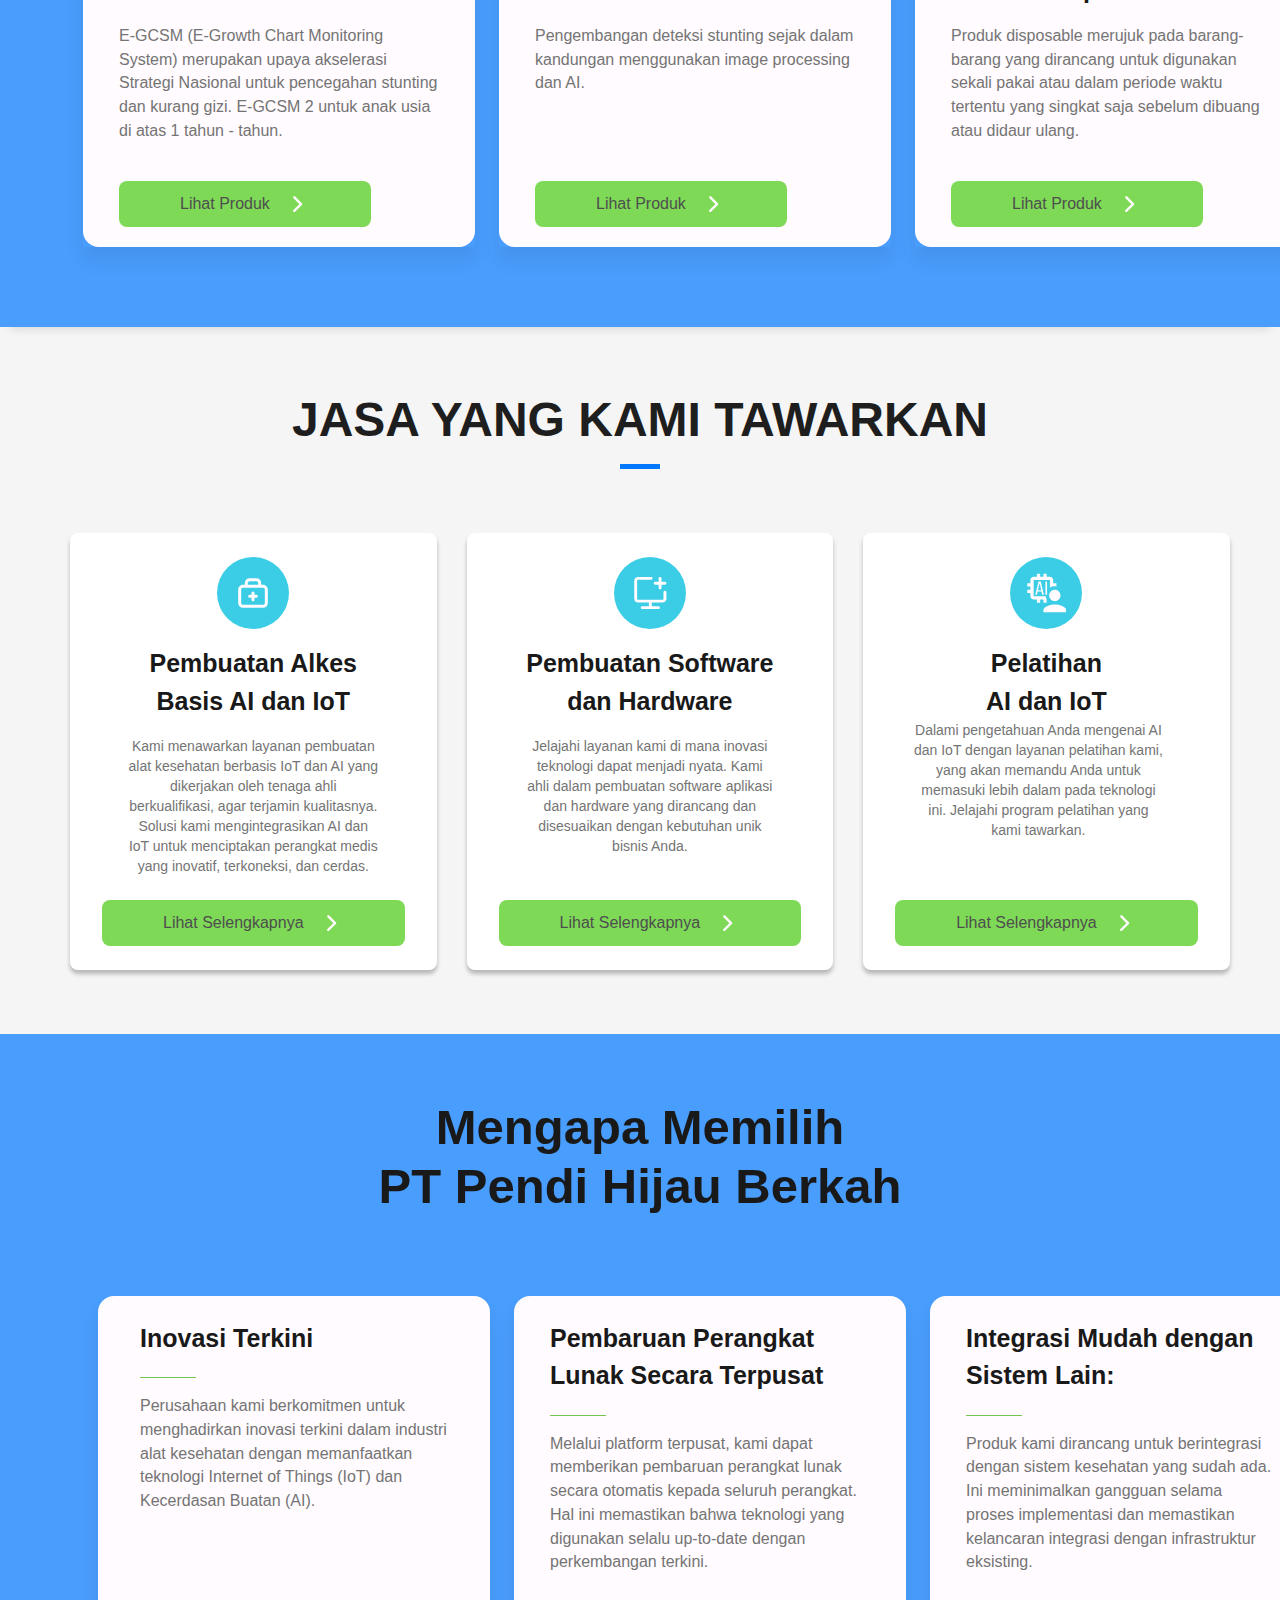
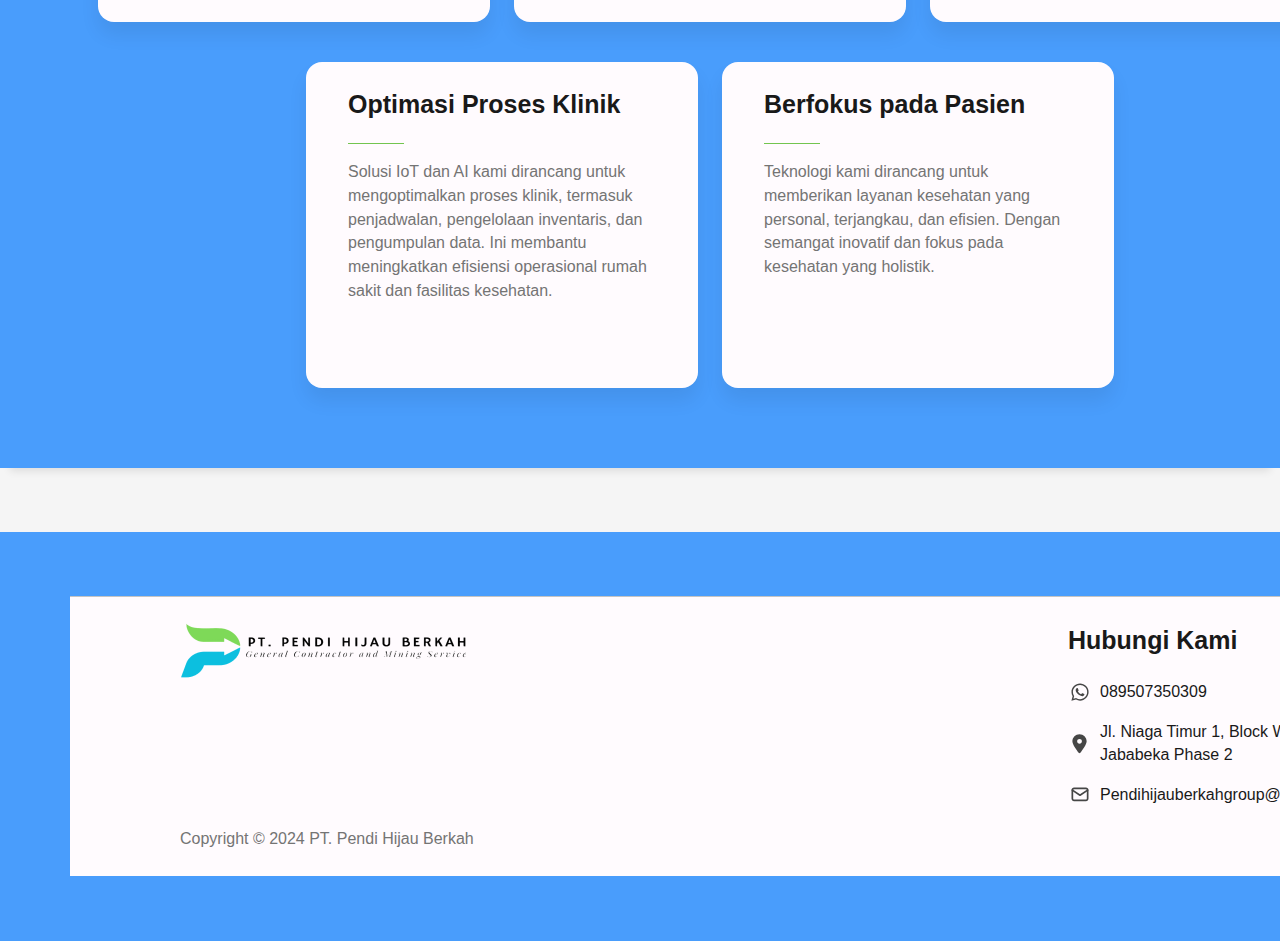
==== commit ea450ecc: "Update index.html" ====
--- a/index.html
+++ b/index.html
@@ -373,7 +373,7 @@
                         E-GCSM (E-Growth Chart Monitoring System) merupakan
                         upaya akselerasi Strategi Nasional untuk pencegahan
                         stunting dan kurang gizi. E-GCSM 2 untuk anak usia di
-                        atas 1 bulan - 12 bulan.
+                        atas 1 tahun -  tahun.
                       </div>
                     </div>
                     <div class="button">
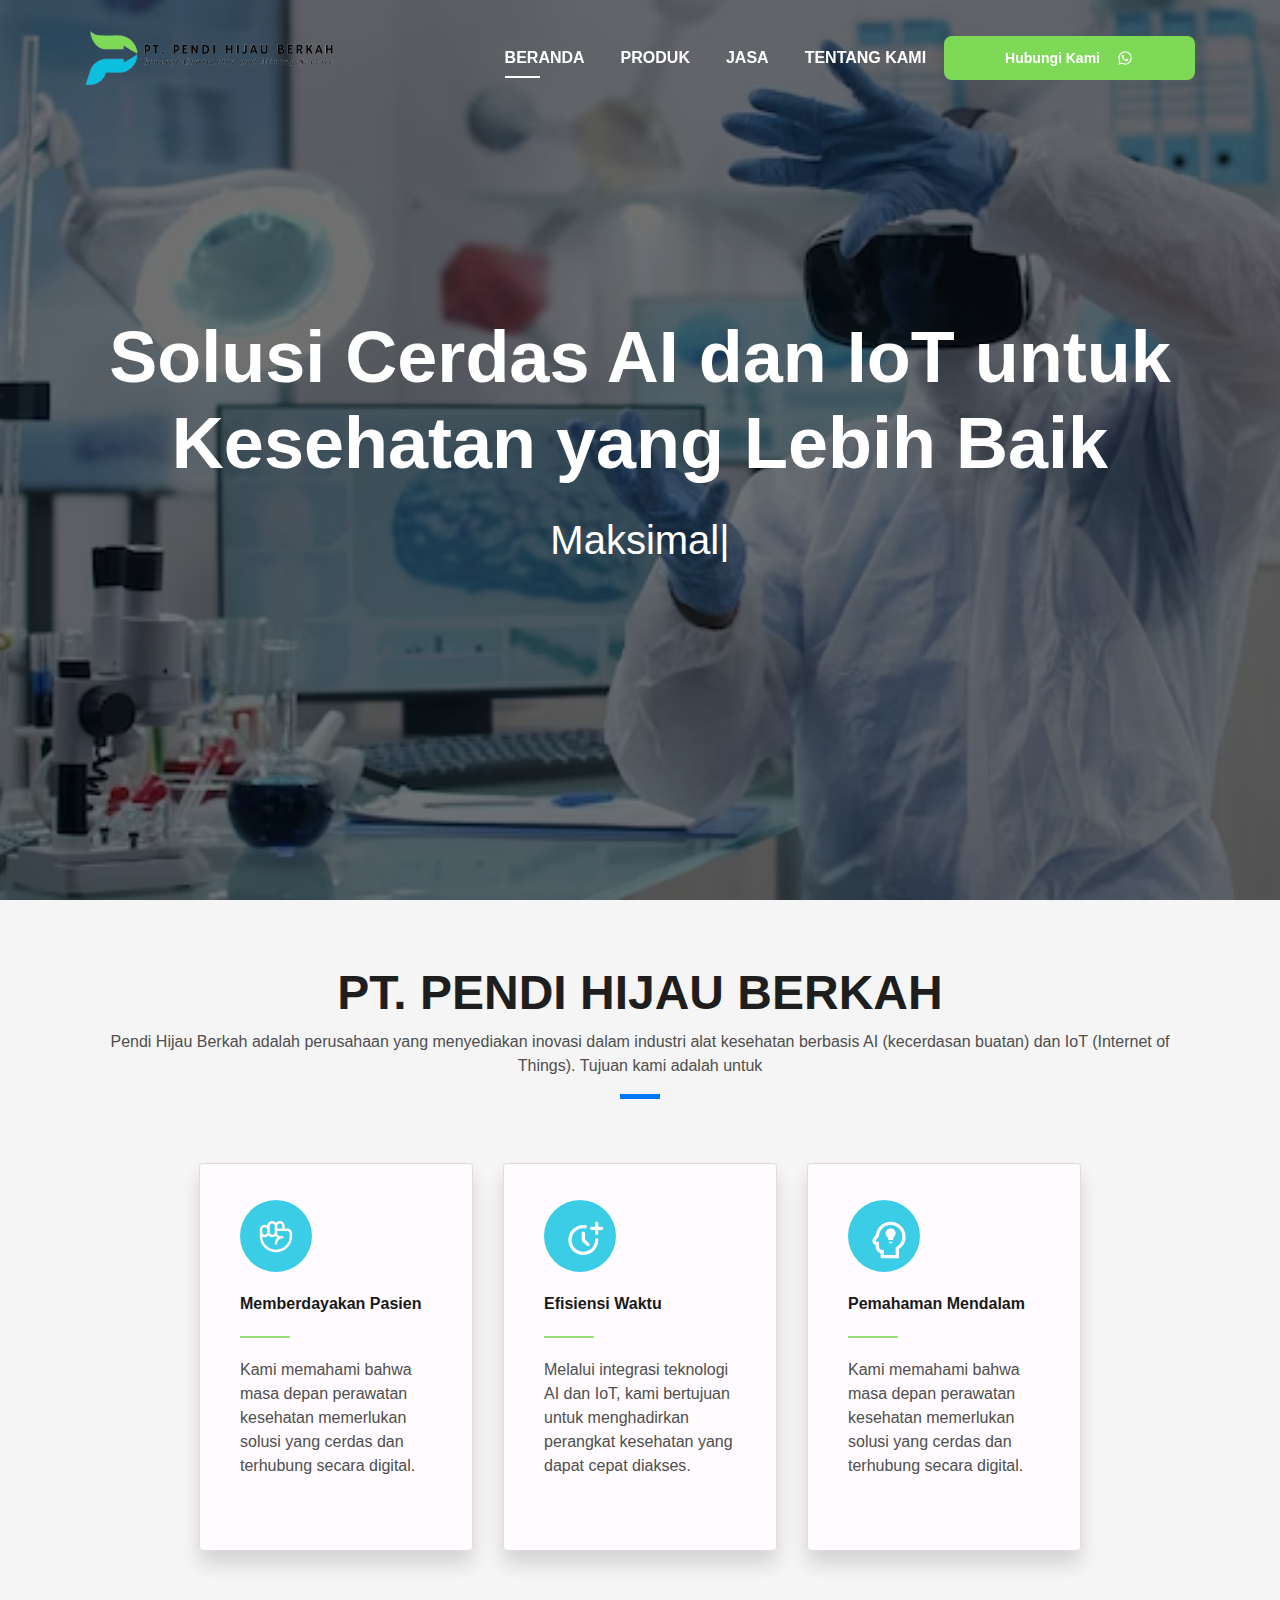
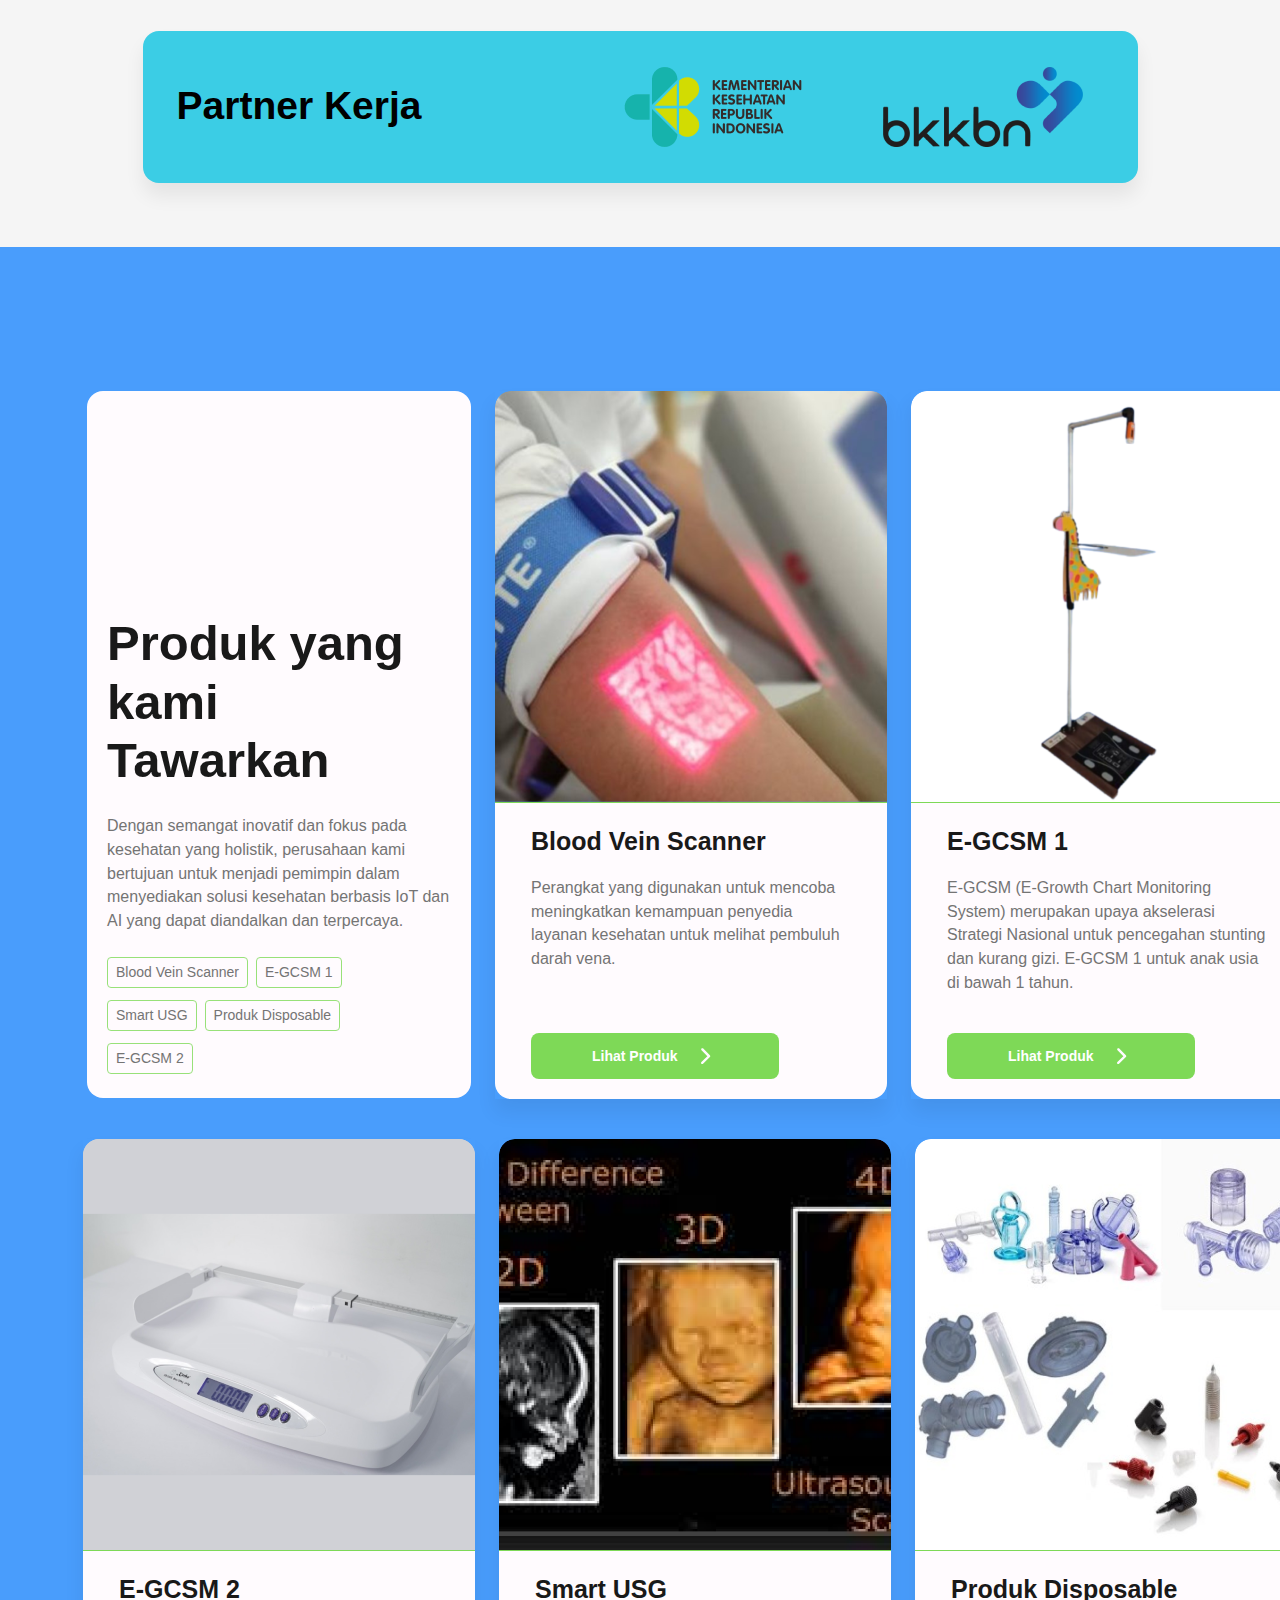
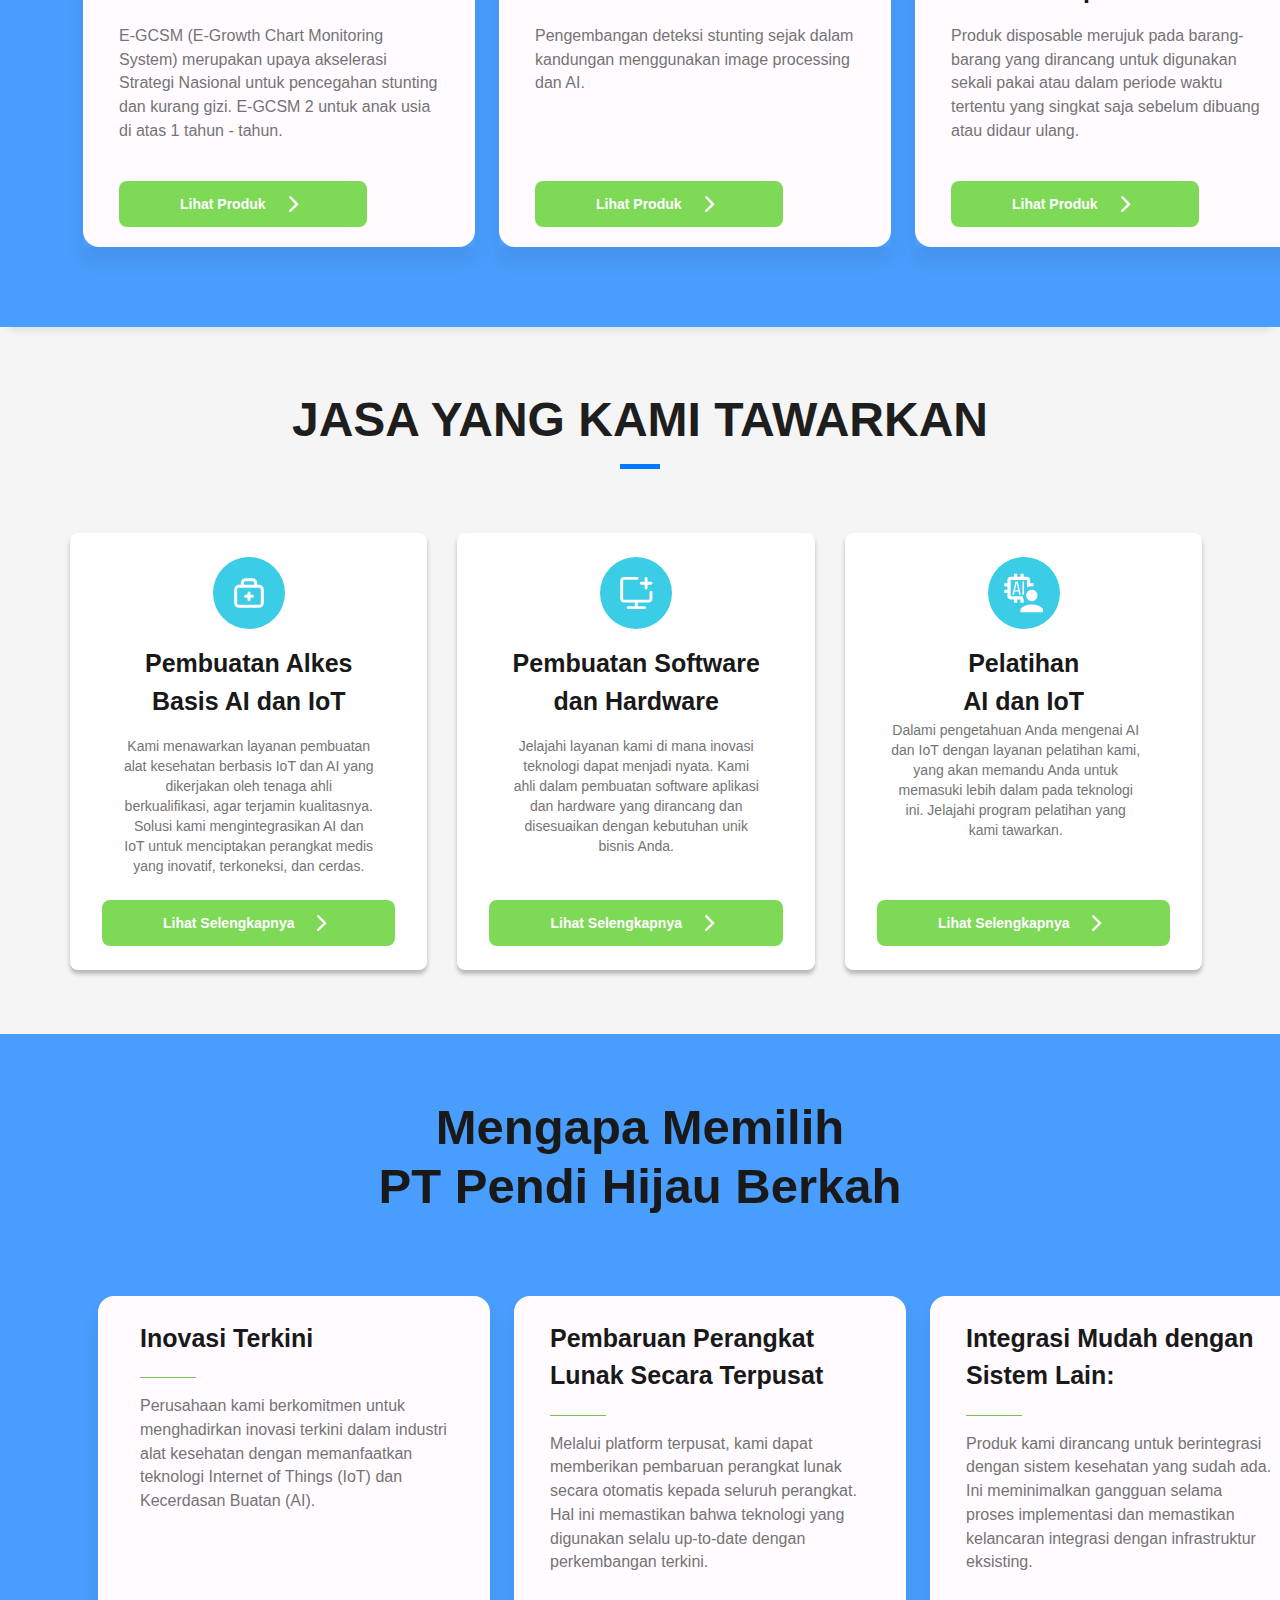
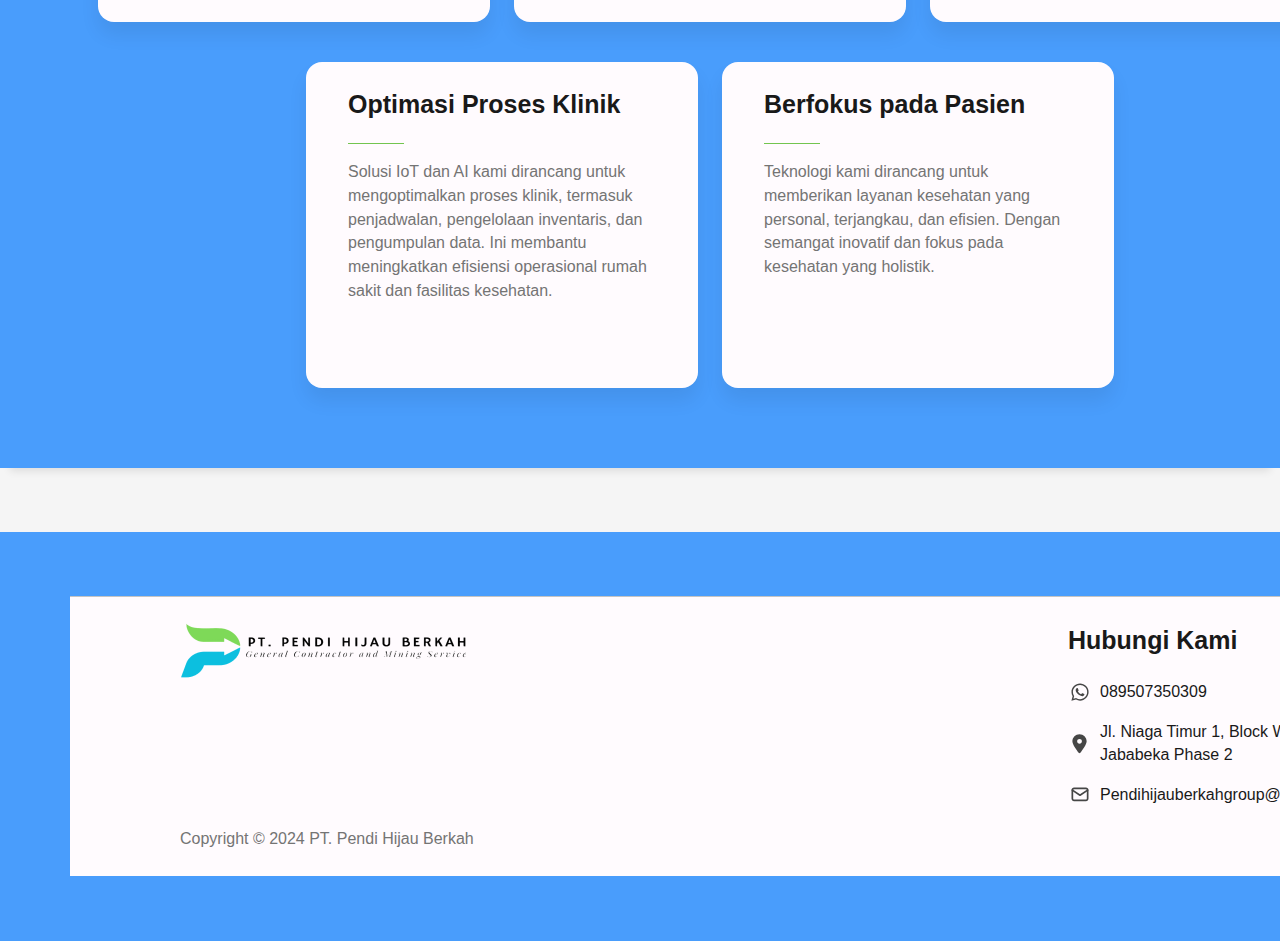
==== commit e701679d: "Update index.html" ====
--- a/index.html
+++ b/index.html
@@ -1,509 +1,148 @@
 <!DOCTYPE html>
 <html lang="en">
-<head>
-  <meta charset="utf-8">
-  <title>Pendi</title>
-  <meta content="width=device-width, initial-scale=1.0" name="viewport">
-  <meta content="" name="keywords">
-  <meta content="" name="description">
-
-  <!-- Favicons -->
-  <link href="img/log.png" rel="icon">
-  <link href="img/log.png" rel="apple-touch-icon">
-
-  <!-- Bootstrap CSS File -->
-  <link href="lib/bootstrap/css/bootstrap.min.css" rel="stylesheet">
-
-  <!-- Libraries CSS Files -->
-  <link href="lib/font-awesome/css/font-awesome.min.css" rel="stylesheet">
-  <link href="lib/animate/animate.min.css" rel="stylesheet">
-  <link href="lib/ionicons/css/ionicons.min.css" rel="stylesheet">
-  <link href="lib/owlcarousel/assets/owl.carousel.min.css" rel="stylesheet">
-  <link href="lib/lightbox/css/lightbox.min.css" rel="stylesheet">
-
-  <!-- Main Stylesheet File -->
-  <link href="css/style.css" rel="stylesheet">
-  <link href="css/vars.css" rel="stylesheet">
-
-</head>
-
-<body id="page-top">
-
-  <!--/ Nav Star /-->
-  <nav class="navbar navbar-b navbar-trans navbar-expand-md fixed-top" id="mainNav">
-    <div class="container">
-      <a class="navbar-brand js-scroll" href="#page-top">
-        <img class="logo2" src="img/logo1.png" />
-      </a>
-      <button class="navbar-toggler collapsed" type="button" data-toggle="collapse" data-target="#navbarDefault"
-        aria-controls="navbarDefault" aria-expanded="false" aria-label="Toggle navigation">
-        <span></span>
-        <span></span>
-        <span></span>
-      </button>
-      <div class="navbar-collapse collapse justify-content-end" id="navbarDefault">
-        <ul class="navbar-nav">
-          <li class="nav-item">
-            <a class="nav-link js-scroll active" href="#beranda">Beranda</a>
-          </li>
-          <li class="nav-item">
-            <a class="nav-link js-scroll" href="#produk">Produk</a>
-          </li>
-          <li class="nav-item">
-            <a class="nav-link js-scroll" href="#jasa">Jasa</a>
-          </li>
-          <li class="nav-item">
-            <a class="nav-link js-scroll" href="#tentangkami">Tentang Kami</a>
-          </li>
-        </ul>
-      </div>
-      <!-- <div class="frame-1171275061">
-        <div class="button-md-sec">
-          <div class="frame-1171275152">
-            <a class="btn-text"  href="https://wa.me/qr/2AU2F2ZOAMVIO1">Hubungi Kami</href></a>
-            <svg
-              class="component-149"
-              width="18"
-              height="18"
-              viewBox="0 0 18 18"
-              fill="none"
-              xmlns="http://www.w3.org/2000/svg"
+  <head>
+    <meta charset="utf-8">
+    <title>Pendi</title>
+    <meta content="width=device-width, initial-scale=1.0" name="viewport">
+    <meta content="" name="keywords">
+    <meta content="" name="description">
+
+    <!-- Favicons -->
+    <link href="img/log.png" rel="icon">
+    <link href="img/log.png" rel="apple-touch-icon">
+
+    <!-- Bootstrap CSS File -->
+    <link href="lib/bootstrap/css/bootstrap.min.css" rel="stylesheet">
+
+    <!-- Libraries CSS Files -->
+    <link href="lib/font-awesome/css/font-awesome.min.css" rel="stylesheet">
+    <link href="lib/animate/animate.min.css" rel="stylesheet">
+    <link href="lib/ionicons/css/ionicons.min.css" rel="stylesheet">
+    <link href="lib/owlcarousel/assets/owl.carousel.min.css" rel="stylesheet">
+    <link href="lib/lightbox/css/lightbox.min.css" rel="stylesheet">
+
+    <!-- Main Stylesheet File -->
+    <link href="css/style.css" rel="stylesheet">
+    <link href="css/vars.css" rel="stylesheet">
+
+  </head>
+  <body id="page-top">
+    <!--/ Nav Star /-->
+    <nav class="navbar navbar-b navbar-trans navbar-expand-md fixed-top" id="mainNav">
+      <div class="container">
+        <a class="navbar-brand js-scroll" href="#page-top">
+          <img class="logo2" src="img/logo1.png" />
+        </a>
+        <button class="navbar-toggler collapsed" type="button" data-toggle="collapse" data-target="#navbarDefault"
+          aria-controls="navbarDefault" aria-expanded="false" aria-label="Toggle navigation">
+          <span></span>
+          <span></span>
+          <span></span>
+        </button>
+        <div class="navbar-collapse collapse justify-content-end" id="navbarDefault">
+          <ul class="navbar-nav">
+            <li class="nav-item">
+              <a class="nav-link js-scroll active" href="#beranda">Beranda</a>
+            </li>
+            <li class="nav-item">
+              <a class="nav-link js-scroll" href="#produk">Produk</a>
+            </li>
+            <li class="nav-item">
+              <a class="nav-link js-scroll" href="#jasa">Jasa</a>
+            </li>
+            <li class="nav-item">
+              <a class="nav-link js-scroll" href="#tentangkami">Tentang Kami</a>
+            </li>
+          </ul>
+        </div>
+        <!-- <div class="frame-1171275061">
+          <div class="button-md-sec">
+            <div class="frame-1171275152">
+              <a class="btn-text"  href="https://wa.me/qr/2AU2F2ZOAMVIO1">Hubungi Kami</href></a>
+              <svg
+                class="component-149"
+                width="18"
+                height="18"
+                viewBox="0 0 18 18"
+                fill="none"
+                xmlns="http://www.w3.org/2000/svg"
+              >
+                <path
+                  d="M13.7587 4.21428C13.1398 3.58919 12.4027 3.09356 11.5903 2.75632C10.7779 2.41908 9.90652 2.24698 9.02692 2.25004C5.34143 2.25004 2.33769 5.25378 2.33769 8.93927C2.33769 10.1205 2.64819 11.268 3.22869 12.2805L2.28369 15.75L5.82743 14.8185C6.80618 15.3518 7.90642 15.6353 9.02692 15.6353C12.7124 15.6353 15.7162 12.6315 15.7162 8.94602C15.7162 7.15728 15.0209 5.47653 13.7587 4.21428ZM9.02692 14.5013C8.02792 14.5013 7.04918 14.2313 6.19193 13.725L5.98943 13.6035L3.88344 14.157L4.44369 12.105L4.30869 11.8958C3.75367 11.0095 3.45896 9.98501 3.45819 8.93927C3.45819 5.87478 5.95568 3.37729 9.02017 3.37729C10.5052 3.37729 11.9024 3.95779 12.9487 5.01078C13.4667 5.52646 13.8773 6.13983 14.1565 6.81534C14.4357 7.49085 14.5781 8.21507 14.5754 8.94602C14.5889 12.0105 12.0914 14.5013 9.02692 14.5013ZM12.0779 10.3433C11.9092 10.2623 11.0857 9.85727 10.9372 9.79652C10.7819 9.74252 10.6739 9.71552 10.5592 9.87752C10.4444 10.0463 10.1272 10.4243 10.0327 10.5323C9.93817 10.647 9.83692 10.6605 9.66817 10.5728C9.49942 10.4918 8.95942 10.3095 8.32492 9.74252C7.82542 9.29702 7.49468 8.75027 7.39343 8.58152C7.29893 8.41277 7.37993 8.32502 7.46768 8.23727C7.54193 8.16302 7.63643 8.04152 7.71743 7.94702C7.79843 7.85252 7.83217 7.77827 7.88617 7.67027C7.94017 7.55552 7.91317 7.46102 7.87267 7.38003C7.83217 7.29903 7.49468 6.47553 7.35968 6.13803C7.22468 5.81403 7.08293 5.85453 6.98168 5.84778H6.65768C6.54293 5.84778 6.36743 5.88828 6.21218 6.05703C6.06368 6.22578 5.63168 6.63078 5.63168 7.45427C5.63168 8.27777 6.23243 9.07427 6.31343 9.18227C6.39443 9.29702 7.49468 10.9845 9.16867 11.7068C9.56692 11.8823 9.87742 11.9835 10.1204 12.0578C10.5187 12.186 10.8832 12.1658 11.1734 12.1253C11.4974 12.078 12.1657 11.7203 12.3007 11.3288C12.4424 10.9373 12.4424 10.6065 12.3952 10.5323C12.3479 10.458 12.2467 10.4243 12.0779 10.3433Z"
+                  fill="#FFFBFE"
+                />
+              </svg>
+            </div>
+          </div>
+        </div> -->
+        <div class="button">
+          Hubungi Kami
+          <a href="https://wa.me/qr/2AU2F2ZOAMVIO1">
+            <span class="link"></span>
+          </a>
+          <svg
+            class="component-149"
+            width="18"
+            height="18"
+            viewBox="0 0 18 18"
+            fill="none"
+            xmlns="http://www.w3.org/2000/svg"
             >
               <path
                 d="M13.7587 4.21428C13.1398 3.58919 12.4027 3.09356 11.5903 2.75632C10.7779 2.41908 9.90652 2.24698 9.02692 2.25004C5.34143 2.25004 2.33769 5.25378 2.33769 8.93927C2.33769 10.1205 2.64819 11.268 3.22869 12.2805L2.28369 15.75L5.82743 14.8185C6.80618 15.3518 7.90642 15.6353 9.02692 15.6353C12.7124 15.6353 15.7162 12.6315 15.7162 8.94602C15.7162 7.15728 15.0209 5.47653 13.7587 4.21428ZM9.02692 14.5013C8.02792 14.5013 7.04918 14.2313 6.19193 13.725L5.98943 13.6035L3.88344 14.157L4.44369 12.105L4.30869 11.8958C3.75367 11.0095 3.45896 9.98501 3.45819 8.93927C3.45819 5.87478 5.95568 3.37729 9.02017 3.37729C10.5052 3.37729 11.9024 3.95779 12.9487 5.01078C13.4667 5.52646 13.8773 6.13983 14.1565 6.81534C14.4357 7.49085 14.5781 8.21507 14.5754 8.94602C14.5889 12.0105 12.0914 14.5013 9.02692 14.5013ZM12.0779 10.3433C11.9092 10.2623 11.0857 9.85727 10.9372 9.79652C10.7819 9.74252 10.6739 9.71552 10.5592 9.87752C10.4444 10.0463 10.1272 10.4243 10.0327 10.5323C9.93817 10.647 9.83692 10.6605 9.66817 10.5728C9.49942 10.4918 8.95942 10.3095 8.32492 9.74252C7.82542 9.29702 7.49468 8.75027 7.39343 8.58152C7.29893 8.41277 7.37993 8.32502 7.46768 8.23727C7.54193 8.16302 7.63643 8.04152 7.71743 7.94702C7.79843 7.85252 7.83217 7.77827 7.88617 7.67027C7.94017 7.55552 7.91317 7.46102 7.87267 7.38003C7.83217 7.29903 7.49468 6.47553 7.35968 6.13803C7.22468 5.81403 7.08293 5.85453 6.98168 5.84778H6.65768C6.54293 5.84778 6.36743 5.88828 6.21218 6.05703C6.06368 6.22578 5.63168 6.63078 5.63168 7.45427C5.63168 8.27777 6.23243 9.07427 6.31343 9.18227C6.39443 9.29702 7.49468 10.9845 9.16867 11.7068C9.56692 11.8823 9.87742 11.9835 10.1204 12.0578C10.5187 12.186 10.8832 12.1658 11.1734 12.1253C11.4974 12.078 12.1657 11.7203 12.3007 11.3288C12.4424 10.9373 12.4424 10.6065 12.3952 10.5323C12.3479 10.458 12.2467 10.4243 12.0779 10.3433Z"
                 fill="#FFFBFE"
               />
-            </svg>
-          </div>
-        </div>
-      </div> -->
-      <div class="button">
-        Hubungi Kami
-        <a href="https://wa.me/qr/2AU2F2ZOAMVIO1">
-          <span class="link"></span>
-        </a>
-        <svg
-          class="component-149"
-          width="18"
-          height="18"
-          viewBox="0 0 18 18"
-          fill="none"
-          xmlns="http://www.w3.org/2000/svg"
-          >
-            <path
-              d="M13.7587 4.21428C13.1398 3.58919 12.4027 3.09356 11.5903 2.75632C10.7779 2.41908 9.90652 2.24698 9.02692 2.25004C5.34143 2.25004 2.33769 5.25378 2.33769 8.93927C2.33769 10.1205 2.64819 11.268 3.22869 12.2805L2.28369 15.75L5.82743 14.8185C6.80618 15.3518 7.90642 15.6353 9.02692 15.6353C12.7124 15.6353 15.7162 12.6315 15.7162 8.94602C15.7162 7.15728 15.0209 5.47653 13.7587 4.21428ZM9.02692 14.5013C8.02792 14.5013 7.04918 14.2313 6.19193 13.725L5.98943 13.6035L3.88344 14.157L4.44369 12.105L4.30869 11.8958C3.75367 11.0095 3.45896 9.98501 3.45819 8.93927C3.45819 5.87478 5.95568 3.37729 9.02017 3.37729C10.5052 3.37729 11.9024 3.95779 12.9487 5.01078C13.4667 5.52646 13.8773 6.13983 14.1565 6.81534C14.4357 7.49085 14.5781 8.21507 14.5754 8.94602C14.5889 12.0105 12.0914 14.5013 9.02692 14.5013ZM12.0779 10.3433C11.9092 10.2623 11.0857 9.85727 10.9372 9.79652C10.7819 9.74252 10.6739 9.71552 10.5592 9.87752C10.4444 10.0463 10.1272 10.4243 10.0327 10.5323C9.93817 10.647 9.83692 10.6605 9.66817 10.5728C9.49942 10.4918 8.95942 10.3095 8.32492 9.74252C7.82542 9.29702 7.49468 8.75027 7.39343 8.58152C7.29893 8.41277 7.37993 8.32502 7.46768 8.23727C7.54193 8.16302 7.63643 8.04152 7.71743 7.94702C7.79843 7.85252 7.83217 7.77827 7.88617 7.67027C7.94017 7.55552 7.91317 7.46102 7.87267 7.38003C7.83217 7.29903 7.49468 6.47553 7.35968 6.13803C7.22468 5.81403 7.08293 5.85453 6.98168 5.84778H6.65768C6.54293 5.84778 6.36743 5.88828 6.21218 6.05703C6.06368 6.22578 5.63168 6.63078 5.63168 7.45427C5.63168 8.27777 6.23243 9.07427 6.31343 9.18227C6.39443 9.29702 7.49468 10.9845 9.16867 11.7068C9.56692 11.8823 9.87742 11.9835 10.1204 12.0578C10.5187 12.186 10.8832 12.1658 11.1734 12.1253C11.4974 12.078 12.1657 11.7203 12.3007 11.3288C12.4424 10.9373 12.4424 10.6065 12.3952 10.5323C12.3479 10.458 12.2467 10.4243 12.0779 10.3433Z"
-              fill="#FFFBFE"
-            />
-        </svg>
+          </svg>
+        </div>
+      </div>
+    </nav>
+    <!--/ Nav End /-->
+
+    <!--/ Beranda Start /-->
+    <div id="beranda" class="intro route bg-image" style="background-image: url(img/banner0.png)">
+      <div class="overlay-itro"></div>
+      <div class="intro-content display-table">
+        <div class="table-cell">
+          <div class="container">
+            <!--<p class="display-6 color-d">Hello, world!</p>-->
+            <h1 class="intro-title mb-4">
+              Solusi Cerdas AI dan IoT untuk Kesehatan yang Lebih Baik
+            </h1>
+            <p class="intro-subtitle"><span class="text-slider-items">Maksimalkan kesehatan Anda dengan perangkat medis bertenaga AI
+              dan layanan IoT kami, yang memberikan perawatan cermat demi masa
+              depan yang lebih baik.</span><strong class="text-slider"></strong></p>
+            <!-- <p class="pt-3"><a class="btn btn-primary btn js-scroll px-4" href="#about" role="button">Learn More</a></p> -->
+          </div>
+        </div>
       </div>
     </div>
-  </nav>
-  <!--/ Nav End /-->
-
-  <!--/ Beranda Start /-->
-  <div id="beranda" class="intro route bg-image" style="background-image: url(img/banner0.png)">
-    <div class="overlay-itro"></div>
-    <div class="intro-content display-table">
-      <div class="table-cell">
-        <div class="container">
-          <!--<p class="display-6 color-d">Hello, world!</p>-->
-          <h1 class="intro-title mb-4">
-            Solusi Cerdas AI dan IoT untuk Kesehatan yang Lebih Baik
-          </h1>
-          <p class="intro-subtitle"><span class="text-slider-items">Maksimalkan kesehatan Anda dengan perangkat medis bertenaga AI
-            dan layanan IoT kami, yang memberikan perawatan cermat demi masa
-            depan yang lebih baik.</span><strong class="text-slider"></strong></p>
-          <!-- <p class="pt-3"><a class="btn btn-primary btn js-scroll px-4" href="#about" role="button">Learn More</a></p> -->
-        </div>
-      </div>
-    </div>
-  </div>
-  <!--/ Beranda End /-->
-
-   <!--/ Tentang Kami Start/-->
-   <section id="tentangkami" class="portfolio-mf sect-pt4 route">
-    <div class="container">
-      <div class="row">
-        <div class="col-sm-12">
-          <div class="title-box text-center">
-            <h3 class="title-a">
-              PT. PENDI HIJAU BERKAH
-            </h3>
-            <p class="subtitle-a">
-              Pendi Hijau Berkah adalah perusahaan yang menyediakan inovasi
-                dalam industri alat kesehatan berbasis AI (kecerdasan buatan)
-                dan IoT (Internet of Things). Tujuan kami adalah untuk
-            </p>
-            <div class="line-mf"></div>
-          </div>
-        </div>
-      </div>
-      <div class="informasi">
-        <div class="frame-1171275188">
-          <div class="card-tentang-kami">
-            <div class="card">
-              <div class="circle-sec">
-                <svg
-                  class="component-13"
-                  width="40"
-                  height="40"
-                  viewBox="0 0 40 40"
-                  fill="none"
-                  xmlns="http://www.w3.org/2000/svg"
-                >
-                  <path
-                    d="M31.25 12.5H28.75V9.99999C28.7489 8.98487 28.4388 7.99413 27.8609 7.15951C27.2831 6.32489 26.4649 5.68592 25.5151 5.32755C24.5654 4.96918 23.529 4.9084 22.5439 5.15327C21.5587 5.39815 20.6714 5.93708 20 6.69843C19.3601 5.97315 18.5236 5.44904 17.5918 5.18962C16.66 4.93019 15.673 4.94659 14.7503 5.23683C13.8277 5.52707 13.009 6.07869 12.3936 6.82483C11.7781 7.57097 11.3923 8.47961 11.2828 9.44062C10.5234 8.99446 9.65964 8.75681 8.77889 8.75172C7.89814 8.74663 7.03167 8.97428 6.26717 9.41164C5.50267 9.84899 4.86726 10.4805 4.42524 11.2424C3.98323 12.0042 3.75029 12.8692 3.75 13.75V20C3.75 24.3098 5.46205 28.443 8.50951 31.4905C11.557 34.5379 15.6902 36.25 20 36.25C24.3098 36.25 28.443 34.5379 31.4905 31.4905C34.538 28.443 36.25 24.3098 36.25 20V17.5C36.25 16.1739 35.7232 14.9021 34.7855 13.9645C33.8479 13.0268 32.5761 12.5 31.25 12.5ZM23.75 7.49999C24.413 7.49999 25.0489 7.76339 25.5178 8.23223C25.9866 8.70107 26.25 9.33695 26.25 9.99999V12.5H21.25V9.99999C21.25 9.33695 21.5134 8.70107 21.9822 8.23223C22.4511 7.76339 23.087 7.49999 23.75 7.49999ZM13.75 9.99999C13.75 9.33695 14.0134 8.70107 14.4822 8.23223C14.9511 7.76339 15.587 7.49999 16.25 7.49999C16.913 7.49999 17.5489 7.76339 18.0178 8.23223C18.4866 8.70107 18.75 9.33695 18.75 9.99999V16.25C18.75 16.913 18.4866 17.5489 18.0178 18.0178C17.5489 18.4866 16.913 18.75 16.25 18.75C15.587 18.75 14.9511 18.4866 14.4822 18.0178C14.0134 17.5489 13.75 16.913 13.75 16.25V9.99999ZM6.25 13.75C6.25 13.087 6.51339 12.4511 6.98223 11.9822C7.45107 11.5134 8.08696 11.25 8.75 11.25C9.41304 11.25 10.0489 11.5134 10.5178 11.9822C10.9866 12.4511 11.25 13.087 11.25 13.75V16.25C11.25 16.913 10.9866 17.5489 10.5178 18.0178C10.0489 18.4866 9.41304 18.75 8.75 18.75C8.08696 18.75 7.45107 18.4866 6.98223 18.0178C6.51339 17.5489 6.25 16.913 6.25 16.25V13.75ZM33.75 20C33.7499 23.5959 32.3412 27.0488 29.8257 29.6184C27.3102 32.188 23.8882 33.67 20.293 33.7466C16.6979 33.8233 13.2158 32.4885 10.5931 30.0284C7.97041 27.5683 6.4158 24.1786 6.2625 20.5859C7.26165 21.1606 8.42894 21.3715 9.56602 21.183C10.7031 20.9944 11.7398 20.4179 12.5 19.5516C13.3615 20.5332 14.5736 21.1378 15.8759 21.2357C17.1783 21.3336 18.4671 20.9168 19.4656 20.075C19.9153 20.8202 20.5506 21.4361 21.3094 21.8625C20.5051 22.5651 19.8606 23.4317 19.4191 24.4041C18.9777 25.3765 18.7495 26.4321 18.75 27.5C18.75 27.8315 18.8817 28.1495 19.1161 28.3839C19.3505 28.6183 19.6685 28.75 20 28.75C20.3315 28.75 20.6495 28.6183 20.8839 28.3839C21.1183 28.1495 21.25 27.8315 21.25 27.5C21.25 26.1739 21.7768 24.9021 22.7145 23.9645C23.6521 23.0268 24.9239 22.5 26.25 22.5C26.5815 22.5 26.8995 22.3683 27.1339 22.1339C27.3683 21.8995 27.5 21.5815 27.5 21.25C27.5 20.9185 27.3683 20.6005 27.1339 20.3661C26.8995 20.1317 26.5815 20 26.25 20H23.75C23.087 20 22.4511 19.7366 21.9822 19.2678C21.5134 18.7989 21.25 18.163 21.25 17.5V15H31.25C31.913 15 32.5489 15.2634 33.0178 15.7322C33.4866 16.2011 33.75 16.837 33.75 17.5V20Z"
-                    fill="#FFFBFE"
-                  />
-                </svg>
-              </div>
-              <div class="h-3-feature-title-sec">
-                Memberdayakan Pasien
-              </div>
-              <div class="fixed-width-fixed-height-sec"></div>
-              <div class="paragraph-feature-description-sec">
-                Kami memahami bahwa masa depan perawatan kesehatan
-                memerlukan solusi yang cerdas dan terhubung secara
-                digital.
-              </div>
-            </div>
-          </div>
-          <div class="card-tentang-kami">
-            <div class="card">
-              <div class="circle-sec">
-                <svg
-                  class="component-132"
-                  width="40"
-                  height="40"
-                  viewBox="0 0 40 40"
-                  fill="none"
-                  xmlns="http://www.w3.org/2000/svg"
-                >
-                  <path
-                    d="M20.0002 19.3333L24.1668 23.5C24.4724 23.8055 24.6252 24.1944 24.6252 24.6666C24.6252 25.1388 24.4724 25.5277 24.1668 25.8333C23.8613 26.1388 23.4724 26.2916 23.0002 26.2916C22.5279 26.2916 22.1391 26.1388 21.8335 25.8333L17.1668 21.1666C17.0002 21 16.8752 20.8127 16.7918 20.605C16.7085 20.3972 16.6668 20.1816 16.6668 19.9583V13.3333C16.6668 12.8611 16.8268 12.4655 17.1468 12.1466C17.4668 11.8277 17.8624 11.6677 18.3335 11.6666C18.8057 11.6666 19.2018 11.8266 19.5218 12.1466C19.8418 12.4666 20.0013 12.8622 20.0002 13.3333V19.3333ZM30.0002 9.99996H26.6668C26.1946 9.99996 25.7991 9.84051 25.4802 9.52163C25.1613 9.20274 25.0013 8.80663 25.0002 8.33329C25.0002 7.86107 25.1602 7.46552 25.4802 7.14663C25.8002 6.82774 26.1957 6.66774 26.6668 6.66663H30.0002V3.33329C30.0002 2.86107 30.1602 2.46551 30.4802 2.14663C30.8002 1.82774 31.1957 1.66774 31.6668 1.66663C32.1391 1.66663 32.5352 1.82663 32.8552 2.14663C33.1752 2.46663 33.3346 2.86218 33.3335 3.33329V6.66663H36.6668C37.1391 6.66663 37.5352 6.82663 37.8552 7.14663C38.1752 7.46663 38.3346 7.86218 38.3335 8.33329C38.3335 8.80551 38.1735 9.20163 37.8535 9.52163C37.5335 9.84163 37.1379 10.0011 36.6668 9.99996H33.3335V13.3333C33.3335 13.8055 33.1735 14.2016 32.8535 14.5216C32.5335 14.8416 32.1379 15.0011 31.6668 15C31.1946 15 30.7991 14.84 30.4802 14.52C30.1613 14.2 30.0013 13.8044 30.0002 13.3333V9.99996ZM18.3335 35C16.2502 35 14.2991 34.6111 12.4802 33.8333C10.6613 33.0555 9.07072 31.9861 7.7085 30.625C6.34739 29.2638 5.27794 27.6733 4.50016 25.8533C3.72239 24.0333 3.3335 22.0822 3.3335 20C3.3335 17.9166 3.72239 15.9655 4.50016 14.1466C5.27794 12.3277 6.34739 10.7372 7.7085 9.37496C9.06961 8.01385 10.6602 6.9444 12.4802 6.16663C14.3002 5.38885 16.2513 4.99996 18.3335 4.99996C18.6391 4.99996 18.9241 5.00718 19.1885 5.02163C19.4529 5.03607 19.7374 5.07051 20.0418 5.12496C20.5141 5.12496 20.9102 5.28496 21.2302 5.60496C21.5502 5.92496 21.7096 6.32051 21.7085 6.79163C21.7085 7.26385 21.5485 7.65996 21.2285 7.97996C20.9085 8.29996 20.5129 8.4594 20.0418 8.45829C19.7363 8.45829 19.4513 8.43718 19.1868 8.39496C18.9224 8.35274 18.6379 8.33218 18.3335 8.33329C15.0557 8.33329 12.2918 9.45829 10.0418 11.7083C7.79183 13.9583 6.66683 16.7222 6.66683 20C6.66683 23.2777 7.79183 26.0416 10.0418 28.2916C12.2918 30.5416 15.0557 31.6666 18.3335 31.6666C21.6113 31.6666 24.3752 30.5416 26.6252 28.2916C28.8752 26.0416 30.0002 23.2777 30.0002 20C30.0002 19.5277 30.1602 19.1322 30.4802 18.8133C30.8002 18.4944 31.1957 18.3344 31.6668 18.3333C32.1391 18.3333 32.5352 18.4933 32.8552 18.8133C33.1752 19.1333 33.3346 19.5288 33.3335 20C33.3335 22.0833 32.9446 24.035 32.1668 25.855C31.3891 27.675 30.3196 29.265 28.9585 30.625C27.5974 31.9861 26.0068 33.0555 24.1868 33.8333C22.3668 34.6111 20.4157 35 18.3335 35Z"
-                    fill="#FFFBFE"
-                  />
-                </svg>
-              </div>
-              <div class="h-3-feature-title-sec">Efisiensi Waktu</div>
-              <div class="fixed-width-fixed-height-sec"></div>
-              <div class="paragraph-feature-description-sec">
-                Melalui integrasi teknologi AI dan IoT, kami bertujuan
-                untuk menghadirkan perangkat kesehatan yang dapat cepat
-                diakses.
-              </div>
-            </div>
-          </div>
-          <div class="card-tentang-kami">
-            <div class="card">
-              <div class="circle-sec">
-                <svg
-                  class="component-133"
-                  width="40"
-                  height="40"
-                  viewBox="0 0 40 40"
-                  fill="none"
-                  xmlns="http://www.w3.org/2000/svg"
-                >
-                  <path
-                    d="M21.6666 4.99996C28.1666 4.99996 33.3333 10.1666 33.3333 16.6666C33.3333 21.3333 30.6666 25.3333 26.6666 27.1666V35H14.9999V30H13.3333C11.4999 30 9.99994 28.5 9.99994 26.6666V21.6666H7.49994C6.83328 21.6666 6.33328 20.8333 6.83328 20.3333L9.99994 16.1666C10.3333 9.83329 15.3333 4.99996 21.6666 4.99996ZM21.6666 1.66663C13.9999 1.66663 7.66661 7.33329 6.83328 14.8333L4.16661 18.3333C3.16661 19.6666 3.16661 21.3333 3.83328 22.6666C4.49994 23.8333 5.49994 24.6666 6.66661 24.8333V26.6666C6.66661 29.8333 8.83328 32.3333 11.6666 33.1666V38.3333H29.9999V29.1666C34.1666 26.3333 36.6666 21.8333 36.6666 16.6666C36.6666 8.33329 29.9999 1.66663 21.6666 1.66663ZM23.3333 23.3333H19.9999V21.6666H23.3333V23.3333ZM25.9999 15.8333C25.4999 16.5 24.9999 17.1666 24.1666 17.6666V20H19.1666V17.6666C16.8333 16.3333 15.9999 13.1666 17.3333 10.8333C18.6666 8.49996 21.8333 7.66663 24.1666 8.99996C26.4999 10.3333 27.3333 13.5 25.9999 15.8333Z"
-                    fill="#FFFBFE"
-                  />
-                </svg>
-              </div>
-              <div class="h-3-feature-title-sec">Pemahaman Mendalam</div>
-              <div class="fixed-width-fixed-height-sec"></div>
-              <div class="paragraph-feature-description-sec">
-                Kami memahami bahwa masa depan perawatan kesehatan
-                memerlukan solusi yang cerdas dan terhubung secara
-                digital.
-              </div>
-            </div>
-          </div>
-        </div>
-        <div class="frame-1171275187">
-          <div class="hedading">Partner Kerja</div>
-          <div class="frame-1171275183">
-            <div class="frame-1171275176">
-              <img class="image-4" src="img/image-40.png" />
-            </div>
-            <div class="frame-1171275177">
-              <div class="frame-1171275174">
-                <img class="image-3" src="img/image-30.png" />
-              </div>
-            </div>
-          </div>
-        </div>
-      </div>
-    </div>
-  </section>
-  <!--/ Tentang Kami End /-->
-
-  <!--/ Product Star /-->
-  <section  id="produk" class="paralax-mf footer-paralax bg-image sect-mt4 route">
-  <div class="overlay-mf"></div>
-    <div class="container">
-      <div class="row">
-        <div class="produk-kami">
-          <div class="container3">
-            <div class="_1">
-              <div class="heading3">
-                <div class="produk">
-                  <div class="heading-and-subheading">
-                    <div class="heading4">Produk yang kami Tawarkan</div>
-                  </div>
-                  <div class="supporting-text">
-                    Dengan semangat inovatif dan fokus pada kesehatan yang
-                    holistik, perusahaan kami bertujuan untuk menjadi pemimpin
-                    dalam menyediakan solusi kesehatan berbasis IoT dan AI yang
-                    dapat diandalkan dan terpercaya.
-                  </div>
-                  <div class="frame-1171275060">
-                    <div class="frame-1171275057">
-                      <div class="frame-1171275052">
-                        <div class="blood-vein-scanner">Blood Vein Scanner</div>
-                      </div>
-                      <div class="frame-1171275053">
-                        <div class="e-gcsm-1">E-GCSM 1</div>
-                      </div>
-                    </div>
-                    <div class="frame-1171275058">
-                      <div class="frame-1171275055">
-                        <div class="smart-usg">Smart USG</div>
-                      </div>
-                      <div class="frame-1171275056">
-                        <div class="produk-disposable">Produk Disposable</div>
-                      </div>
-                    </div>
-                    <div class="frame-1171275059">
-                      <div class="frame-1171275054">
-                        <div class="e-gcsm-2">E-GCSM 2</div>
-                      </div>
-                    </div>
-                  </div>
-                </div>
-              </div>
-              <div class="card-produk">
-                <div class="frame-1171274991">
-                  <img class="rectangle-537" src="img/rectangle-5370.png" />
-                </div>
-                <div class="line-77"></div>
-                <div class="frame-1171274989">
-                  <div class="content2">
-                    <div class="text">
-                      <div class="heading5">Blood Vein Scanner</div>
-                      <div class="supporting-text2">
-                        Perangkat yang digunakan untuk mencoba meningkatkan
-                        kemampuan penyedia layanan kesehatan untuk melihat
-                        pembuluh darah vena.
-                      </div>
-                    </div>
-                    <div class="button">
-                      <div class="lihat-selengkapnya">Lihat Produk</div>
-                      <a href="#blood">
-                        <span class="link"></span>
-                      </a>
-                      <svg
-                          class="component-14"
-                          width="24"
-                          height="24"
-                          viewBox="0 0 24 24"
-                          fill="none"
-                          xmlns="http://www.w3.org/2000/svg"
-                        >
-                          <path
-                            d="M7.55429 4.4743C7.66623 4.36513 7.79859 4.2791 7.9438 4.22113C8.08901 4.16315 8.24423 4.13438 8.40057 4.13645C8.55691 4.13851 8.71131 4.17138 8.85494 4.23317C8.99857 4.29496 9.12861 4.38446 9.23762 4.49655L15.8976 11.335C16.0067 11.4469 16.0928 11.5792 16.1507 11.7245C16.2087 11.8697 16.2375 12.0249 16.2354 12.1812C16.2334 12.3376 16.2005 12.492 16.1387 12.6356C16.0769 12.7792 15.9874 12.9093 15.8753 13.0183L9.03691 19.6782C8.81074 19.8985 8.50633 20.0199 8.19064 20.0157C8.03433 20.0137 7.87996 19.9808 7.73634 19.9191C7.59271 19.8574 7.46266 19.768 7.35359 19.656C7.24452 19.544 7.15858 19.4116 7.10067 19.2664C7.04276 19.1212 7.01402 18.966 7.01609 18.8097C7.02026 18.494 7.14967 18.1929 7.37584 17.9727L13.3599 12.1432L7.53204 6.15762C7.42287 6.04569 7.33684 5.91333 7.27887 5.76812C7.2209 5.62291 7.19212 5.46769 7.19419 5.31135C7.19625 5.155 7.22912 5.0006 7.29091 4.85697C7.3527 4.71334 7.4422 4.58331 7.55429 4.4743Z"
-                            fill="#FFFBFE"
-                          />
-                      </svg>
-                    </div>
-                  </div>
-                </div>
-              </div>
-              <div class="card-produk">
-                <div class="frame-1171274991">
-                  <img class="rectangle-537" src="img/rectangle-5371.png" />
-                </div>
-                <div class="line-77"></div>
-                <div class="frame-1171274989">
-                  <div class="content2">
-                    <div class="text">
-                      <div class="heading5">E-GCSM 1</div>
-                      <div class="supporting-text">
-                        E-GCSM (E-Growth Chart Monitoring System) merupakan
-                        upaya akselerasi Strategi Nasional untuk pencegahan
-                        stunting dan kurang gizi. E-GCSM 1 untuk anak usia di
-                        bawah 1 tahun.
-                      </div>
-                    </div>
-                    <div class="button">
-                      <div class="lihat-selengkapnya">Lihat Produk</div>
-                      <a href="blood.html">
-                        <span class="link"></span>
-                      </a>
-                      <svg
-                          class="component-14"
-                          width="24"
-                          height="24"
-                          viewBox="0 0 24 24"
-                          fill="none"
-                          xmlns="http://www.w3.org/2000/svg"
-                        >
-                          <path
-                            d="M7.55429 4.4743C7.66623 4.36513 7.79859 4.2791 7.9438 4.22113C8.08901 4.16315 8.24423 4.13438 8.40057 4.13645C8.55691 4.13851 8.71131 4.17138 8.85494 4.23317C8.99857 4.29496 9.12861 4.38446 9.23762 4.49655L15.8976 11.335C16.0067 11.4469 16.0928 11.5792 16.1507 11.7245C16.2087 11.8697 16.2375 12.0249 16.2354 12.1812C16.2334 12.3376 16.2005 12.492 16.1387 12.6356C16.0769 12.7792 15.9874 12.9093 15.8753 13.0183L9.03691 19.6782C8.81074 19.8985 8.50633 20.0199 8.19064 20.0157C8.03433 20.0137 7.87996 19.9808 7.73634 19.9191C7.59271 19.8574 7.46266 19.768 7.35359 19.656C7.24452 19.544 7.15858 19.4116 7.10067 19.2664C7.04276 19.1212 7.01402 18.966 7.01609 18.8097C7.02026 18.494 7.14967 18.1929 7.37584 17.9727L13.3599 12.1432L7.53204 6.15762C7.42287 6.04569 7.33684 5.91333 7.27887 5.76812C7.2209 5.62291 7.19212 5.46769 7.19419 5.31135C7.19625 5.155 7.22912 5.0006 7.29091 4.85697C7.3527 4.71334 7.4422 4.58331 7.55429 4.4743Z"
-                            fill="#FFFBFE"
-                          />
-                      </svg>
-                    </div>
-                  </div>
-                </div>
-              </div>
-            </div>
-            <div class="_2">
-              <div class="card-produk">
-                <div class="frame-1171274991">
-                  <img class="rectangle-5372" src="img/rectangle-5372.png" />
-                </div>
-                <div class="line-77"></div>
-                <div class="frame-1171274989">
-                  <div class="content2">
-                    <div class="text">
-                      <div class="heading5">E-GCSM 2</div>
-                      <div class="supporting-text">
-                        E-GCSM (E-Growth Chart Monitoring System) merupakan
-                        upaya akselerasi Strategi Nasional untuk pencegahan
-                        stunting dan kurang gizi. E-GCSM 2 untuk anak usia di
-                        atas 1 tahun -  tahun.
-                      </div>
-                    </div>
-                    <div class="button">
-                      <div class="lihat-selengkapnya">Lihat Produk</div>
-                      <a href="blood.html">
-                        <span class="link"></span>
-                      </a>
-                      <svg
-                          class="component-14"
-                          width="24"
-                          height="24"
-                          viewBox="0 0 24 24"
-                          fill="none"
-                          xmlns="http://www.w3.org/2000/svg"
-                        >
-                          <path
-                            d="M7.55429 4.4743C7.66623 4.36513 7.79859 4.2791 7.9438 4.22113C8.08901 4.16315 8.24423 4.13438 8.40057 4.13645C8.55691 4.13851 8.71131 4.17138 8.85494 4.23317C8.99857 4.29496 9.12861 4.38446 9.23762 4.49655L15.8976 11.335C16.0067 11.4469 16.0928 11.5792 16.1507 11.7245C16.2087 11.8697 16.2375 12.0249 16.2354 12.1812C16.2334 12.3376 16.2005 12.492 16.1387 12.6356C16.0769 12.7792 15.9874 12.9093 15.8753 13.0183L9.03691 19.6782C8.81074 19.8985 8.50633 20.0199 8.19064 20.0157C8.03433 20.0137 7.87996 19.9808 7.73634 19.9191C7.59271 19.8574 7.46266 19.768 7.35359 19.656C7.24452 19.544 7.15858 19.4116 7.10067 19.2664C7.04276 19.1212 7.01402 18.966 7.01609 18.8097C7.02026 18.494 7.14967 18.1929 7.37584 17.9727L13.3599 12.1432L7.53204 6.15762C7.42287 6.04569 7.33684 5.91333 7.27887 5.76812C7.2209 5.62291 7.19212 5.46769 7.19419 5.31135C7.19625 5.155 7.22912 5.0006 7.29091 4.85697C7.3527 4.71334 7.4422 4.58331 7.55429 4.4743Z"
-                            fill="#FFFBFE"
-                          />
-                      </svg>
-                    </div>
-                  </div>
-                </div>
-              </div>
-              <div class="card-produk">
-                <div class="frame-1171274991">
-                  <img class="rectangle-537" src="img/rectangle-5373.png" />
-                </div>
-                <div class="line-77"></div>
-                <div class="frame-1171274989">
-                  <div class="content2">
-                    <div class="text">
-                      <div class="heading5">Smart USG</div>
-                      <div class="supporting-text2">
-                        Pengembangan deteksi stunting sejak dalam kandungan
-                        menggunakan image processing dan AI.
-                      </div>
-                    </div>
-                    <div class="button">
-                      <div class="lihat-selengkapnya">Lihat Produk</div>
-                      <a href="blood.html">
-                        <span class="link"></span>
-                      </a>
-                      <svg
-                          class="component-14"
-                          width="24"
-                          height="24"
-                          viewBox="0 0 24 24"
-                          fill="none"
-                          xmlns="http://www.w3.org/2000/svg"
-                        >
-                          <path
-                            d="M7.55429 4.4743C7.66623 4.36513 7.79859 4.2791 7.9438 4.22113C8.08901 4.16315 8.24423 4.13438 8.40057 4.13645C8.55691 4.13851 8.71131 4.17138 8.85494 4.23317C8.99857 4.29496 9.12861 4.38446 9.23762 4.49655L15.8976 11.335C16.0067 11.4469 16.0928 11.5792 16.1507 11.7245C16.2087 11.8697 16.2375 12.0249 16.2354 12.1812C16.2334 12.3376 16.2005 12.492 16.1387 12.6356C16.0769 12.7792 15.9874 12.9093 15.8753 13.0183L9.03691 19.6782C8.81074 19.8985 8.50633 20.0199 8.19064 20.0157C8.03433 20.0137 7.87996 19.9808 7.73634 19.9191C7.59271 19.8574 7.46266 19.768 7.35359 19.656C7.24452 19.544 7.15858 19.4116 7.10067 19.2664C7.04276 19.1212 7.01402 18.966 7.01609 18.8097C7.02026 18.494 7.14967 18.1929 7.37584 17.9727L13.3599 12.1432L7.53204 6.15762C7.42287 6.04569 7.33684 5.91333 7.27887 5.76812C7.2209 5.62291 7.19212 5.46769 7.19419 5.31135C7.19625 5.155 7.22912 5.0006 7.29091 4.85697C7.3527 4.71334 7.4422 4.58331 7.55429 4.4743Z"
-                            fill="#FFFBFE"
-                          />
-                      </svg>
-                    </div>
-                  </div>
-                </div>
-              </div>
-              <div class="card-produk">
-                <div class="frame-1171274991">
-                  <img class="rectangle-537" src="img/rectangle-5374.png" />
-                </div>
-                <div class="line-77"></div>
-                <div class="frame-1171274989">
-                  <div class="content2">
-                    <div class="text">
-                      <div class="heading5">Produk Disposable</div>
-                      <div class="supporting-text2">
-                        Produk disposable merujuk pada barang-barang yang
-                        dirancang untuk digunakan sekali pakai atau dalam
-                        periode waktu tertentu yang singkat saja sebelum dibuang
-                        atau didaur ulang.
-                      </div>
-                    </div>
-                    <div class="button">
-                      <div class="lihat-selengkapnya">Lihat Produk</div>
-                      <a href="blood.html">
-                        <span class="link"></span>
-                      </a>
-                      <svg
-                          class="component-14"
-                          width="24"
-                          height="24"
-                          viewBox="0 0 24 24"
-                          fill="none"
-                          xmlns="http://www.w3.org/2000/svg"
-                        >
-                          <path
-                            d="M7.55429 4.4743C7.66623 4.36513 7.79859 4.2791 7.9438 4.22113C8.08901 4.16315 8.24423 4.13438 8.40057 4.13645C8.55691 4.13851 8.71131 4.17138 8.85494 4.23317C8.99857 4.29496 9.12861 4.38446 9.23762 4.49655L15.8976 11.335C16.0067 11.4469 16.0928 11.5792 16.1507 11.7245C16.2087 11.8697 16.2375 12.0249 16.2354 12.1812C16.2334 12.3376 16.2005 12.492 16.1387 12.6356C16.0769 12.7792 15.9874 12.9093 15.8753 13.0183L9.03691 19.6782C8.81074 19.8985 8.50633 20.0199 8.19064 20.0157C8.03433 20.0137 7.87996 19.9808 7.73634 19.9191C7.59271 19.8574 7.46266 19.768 7.35359 19.656C7.24452 19.544 7.15858 19.4116 7.10067 19.2664C7.04276 19.1212 7.01402 18.966 7.01609 18.8097C7.02026 18.494 7.14967 18.1929 7.37584 17.9727L13.3599 12.1432L7.53204 6.15762C7.42287 6.04569 7.33684 5.91333 7.27887 5.76812C7.2209 5.62291 7.19212 5.46769 7.19419 5.31135C7.19625 5.155 7.22912 5.0006 7.29091 4.85697C7.3527 4.71334 7.4422 4.58331 7.55429 4.4743Z"
-                            fill="#FFFBFE"
-                          />
-                      </svg>
-                    </div>
-                  </div>
-                </div>
-              </div>
-            </div>
-          </div>
-        </div>
-      </div>
-    </div>
-  </section>
-  <!--/ Product End /-->
-
-  <!--/ Section Jasa Star /-->
-  <section id="jasa" class="portfolio-mf sect-pt4 route">
-    <div class="container">
-      <div class="row">
-        <div class="col-sm-12">
-          <div class="title-box text-center">
-            <h3 class="title-a">
-              Jasa yang Kami Tawarkan
-            </h3>
-            <p class="subtitle-a">
-              
-            </p>
-            <div class="line-mf"></div>
-          </div>
-        </div>
-      </div>
-      <div class="row">
-        <div class="content3">
-          <div class="_12">
-            <div class="frame-1171275078">
-              <div class="heading8">
+    <!--/ Beranda End /-->
+
+    <!--/ Tentang Kami Start/-->
+    <section id="tentangkami" class="portfolio-mf sect-pt4 route">
+      <div class="container">
+        <div class="row">
+          <div class="col-sm-12">
+            <div class="title-box text-center">
+              <h3 class="title-a">
+                PT. PENDI HIJAU BERKAH
+              </h3>
+              <p class="subtitle-a">
+                Pendi Hijau Berkah adalah perusahaan yang menyediakan inovasi
+                  dalam industri alat kesehatan berbasis AI (kecerdasan buatan)
+                  dan IoT (Internet of Things). Tujuan kami adalah untuk
+              </p>
+              <div class="line-mf"></div>
+            </div>
+          </div>
+        </div>
+        <div class="informasi">
+          <div class="frame-1171275188">
+            <div class="card-tentang-kami">
+              <div class="card">
                 <div class="circle-sec">
                   <svg
-                    class="humbleicons-aid"
+                    class="component-13"
                     width="40"
                     height="40"
                     viewBox="0 0 40 40"
@@ -511,418 +150,777 @@
                     xmlns="http://www.w3.org/2000/svg"
                   >
                     <path
-                      d="M13.3332 13.3334H9.99984C9.11578 13.3334 8.26794 13.6845 7.64281 14.3097C7.01769 14.9348 6.6665 15.7826 6.6665 16.6667V30C6.6665 30.8841 7.01769 31.7319 7.64281 32.357C8.26794 32.9822 9.11578 33.3334 9.99984 33.3334H29.9998C30.8839 33.3334 31.7317 32.9822 32.3569 32.357C32.982 31.7319 33.3332 30.8841 33.3332 30V16.6667C33.3332 15.7826 32.982 14.9348 32.3569 14.3097C31.7317 13.6845 30.8839 13.3334 29.9998 13.3334H26.6665M13.3332 13.3334V10C13.3332 9.11597 13.6844 8.26812 14.3095 7.643C14.9346 7.01788 15.7824 6.66669 16.6665 6.66669H23.3332C24.2172 6.66669 25.0651 7.01788 25.6902 7.643C26.3153 8.26812 26.6665 9.11597 26.6665 10V13.3334M13.3332 13.3334H26.6665M19.9998 20V23.3334M19.9998 23.3334V26.6667M19.9998 23.3334H16.6665M19.9998 23.3334H23.3332"
-                      stroke="#FFFBFE"
-                      stroke-width="3"
-                      stroke-linecap="round"
-                      stroke-linejoin="round"
+                      d="M31.25 12.5H28.75V9.99999C28.7489 8.98487 28.4388 7.99413 27.8609 7.15951C27.2831 6.32489 26.4649 5.68592 25.5151 5.32755C24.5654 4.96918 23.529 4.9084 22.5439 5.15327C21.5587 5.39815 20.6714 5.93708 20 6.69843C19.3601 5.97315 18.5236 5.44904 17.5918 5.18962C16.66 4.93019 15.673 4.94659 14.7503 5.23683C13.8277 5.52707 13.009 6.07869 12.3936 6.82483C11.7781 7.57097 11.3923 8.47961 11.2828 9.44062C10.5234 8.99446 9.65964 8.75681 8.77889 8.75172C7.89814 8.74663 7.03167 8.97428 6.26717 9.41164C5.50267 9.84899 4.86726 10.4805 4.42524 11.2424C3.98323 12.0042 3.75029 12.8692 3.75 13.75V20C3.75 24.3098 5.46205 28.443 8.50951 31.4905C11.557 34.5379 15.6902 36.25 20 36.25C24.3098 36.25 28.443 34.5379 31.4905 31.4905C34.538 28.443 36.25 24.3098 36.25 20V17.5C36.25 16.1739 35.7232 14.9021 34.7855 13.9645C33.8479 13.0268 32.5761 12.5 31.25 12.5ZM23.75 7.49999C24.413 7.49999 25.0489 7.76339 25.5178 8.23223C25.9866 8.70107 26.25 9.33695 26.25 9.99999V12.5H21.25V9.99999C21.25 9.33695 21.5134 8.70107 21.9822 8.23223C22.4511 7.76339 23.087 7.49999 23.75 7.49999ZM13.75 9.99999C13.75 9.33695 14.0134 8.70107 14.4822 8.23223C14.9511 7.76339 15.587 7.49999 16.25 7.49999C16.913 7.49999 17.5489 7.76339 18.0178 8.23223C18.4866 8.70107 18.75 9.33695 18.75 9.99999V16.25C18.75 16.913 18.4866 17.5489 18.0178 18.0178C17.5489 18.4866 16.913 18.75 16.25 18.75C15.587 18.75 14.9511 18.4866 14.4822 18.0178C14.0134 17.5489 13.75 16.913 13.75 16.25V9.99999ZM6.25 13.75C6.25 13.087 6.51339 12.4511 6.98223 11.9822C7.45107 11.5134 8.08696 11.25 8.75 11.25C9.41304 11.25 10.0489 11.5134 10.5178 11.9822C10.9866 12.4511 11.25 13.087 11.25 13.75V16.25C11.25 16.913 10.9866 17.5489 10.5178 18.0178C10.0489 18.4866 9.41304 18.75 8.75 18.75C8.08696 18.75 7.45107 18.4866 6.98223 18.0178C6.51339 17.5489 6.25 16.913 6.25 16.25V13.75ZM33.75 20C33.7499 23.5959 32.3412 27.0488 29.8257 29.6184C27.3102 32.188 23.8882 33.67 20.293 33.7466C16.6979 33.8233 13.2158 32.4885 10.5931 30.0284C7.97041 27.5683 6.4158 24.1786 6.2625 20.5859C7.26165 21.1606 8.42894 21.3715 9.56602 21.183C10.7031 20.9944 11.7398 20.4179 12.5 19.5516C13.3615 20.5332 14.5736 21.1378 15.8759 21.2357C17.1783 21.3336 18.4671 20.9168 19.4656 20.075C19.9153 20.8202 20.5506 21.4361 21.3094 21.8625C20.5051 22.5651 19.8606 23.4317 19.4191 24.4041C18.9777 25.3765 18.7495 26.4321 18.75 27.5C18.75 27.8315 18.8817 28.1495 19.1161 28.3839C19.3505 28.6183 19.6685 28.75 20 28.75C20.3315 28.75 20.6495 28.6183 20.8839 28.3839C21.1183 28.1495 21.25 27.8315 21.25 27.5C21.25 26.1739 21.7768 24.9021 22.7145 23.9645C23.6521 23.0268 24.9239 22.5 26.25 22.5C26.5815 22.5 26.8995 22.3683 27.1339 22.1339C27.3683 21.8995 27.5 21.5815 27.5 21.25C27.5 20.9185 27.3683 20.6005 27.1339 20.3661C26.8995 20.1317 26.5815 20 26.25 20H23.75C23.087 20 22.4511 19.7366 21.9822 19.2678C21.5134 18.7989 21.25 18.163 21.25 17.5V15H31.25C31.913 15 32.5489 15.2634 33.0178 15.7322C33.4866 16.2011 33.75 16.837 33.75 17.5V20Z"
+                      fill="#FFFBFE"
                     />
                   </svg>
                 </div>
-                <div class="pembuatan-alkes-basis-ai-dan-io-t">
-                  Pembuatan Alkes Basis AI dan IoT
-                </div>
-              </div>
-              <div class="body">
-                <div
-                  class="[base64]"
-                >
-                  Kami menawarkan layanan pembuatan alat kesehatan berbasis
-                  IoT dan AI yang dikerjakan oleh tenaga ahli berkualifikasi,
-                  agar terjamin kualitasnya. Solusi kami mengintegrasikan AI
-                  dan IoT untuk menciptakan perangkat medis yang inovatif,
-                  terkoneksi, dan cerdas.
-                </div>
-              </div>
-            </div>
-            <div class="button">
-              <div class="lihat-selengkapnya">Lihat Selengkapnya</div>
-              <a href="blood.html">
-                <span class="link"></span>
-              </a>
-              <svg
-                  class="component-14"
-                  width="24"
-                  height="24"
-                  viewBox="0 0 24 24"
-                  fill="none"
-                  xmlns="http://www.w3.org/2000/svg"
-                >
-                  <path
-                    d="M7.55429 4.4743C7.66623 4.36513 7.79859 4.2791 7.9438 4.22113C8.08901 4.16315 8.24423 4.13438 8.40057 4.13645C8.55691 4.13851 8.71131 4.17138 8.85494 4.23317C8.99857 4.29496 9.12861 4.38446 9.23762 4.49655L15.8976 11.335C16.0067 11.4469 16.0928 11.5792 16.1507 11.7245C16.2087 11.8697 16.2375 12.0249 16.2354 12.1812C16.2334 12.3376 16.2005 12.492 16.1387 12.6356C16.0769 12.7792 15.9874 12.9093 15.8753 13.0183L9.03691 19.6782C8.81074 19.8985 8.50633 20.0199 8.19064 20.0157C8.03433 20.0137 7.87996 19.9808 7.73634 19.9191C7.59271 19.8574 7.46266 19.768 7.35359 19.656C7.24452 19.544 7.15858 19.4116 7.10067 19.2664C7.04276 19.1212 7.01402 18.966 7.01609 18.8097C7.02026 18.494 7.14967 18.1929 7.37584 17.9727L13.3599 12.1432L7.53204 6.15762C7.42287 6.04569 7.33684 5.91333 7.27887 5.76812C7.2209 5.62291 7.19212 5.46769 7.19419 5.31135C7.19625 5.155 7.22912 5.0006 7.29091 4.85697C7.3527 4.71334 7.4422 4.58331 7.55429 4.4743Z"
-                    fill="#FFFBFE"
-                  />
-              </svg>
-            </div>
-          </div>
-          <div class="_22">
-            <div class="content4">
-              <div class="heading8">
+                <div class="h-3-feature-title-sec">
+                  Memberdayakan Pasien
+                </div>
+                <div class="fixed-width-fixed-height-sec"></div>
+                <div class="paragraph-feature-description-sec">
+                  Kami memahami bahwa masa depan perawatan kesehatan
+                  memerlukan solusi yang cerdas dan terhubung secara
+                  digital.
+                </div>
+              </div>
+            </div>
+            <div class="card-tentang-kami">
+              <div class="card">
                 <div class="circle-sec">
                   <svg
-                    class="icon-park-outline-add-computer"
-                    width="41"
+                    class="component-132"
+                    width="40"
                     height="40"
-                    viewBox="0 0 41 40"
+                    viewBox="0 0 40 40"
                     fill="none"
                     xmlns="http://www.w3.org/2000/svg"
                   >
                     <path
-                      d="M21.6663 5H8.33301C7.66997 5 7.03408 5.26339 6.56524 5.73223C6.0964 6.20107 5.83301 6.83696 5.83301 7.5V25.8333C5.83301 26.4964 6.0964 27.1323 6.56524 27.6011C7.03408 28.0699 7.66997 28.3333 8.33301 28.3333H33.333C33.996 28.3333 34.6319 28.0699 35.1008 27.6011C35.5696 27.1323 35.833 26.4964 35.833 25.8333V19.1667M20.833 28.3333V35M25.833 10H35.833M30.833 5V15M12.4997 35H29.1663"
-                      stroke="#FFFBFE"
-                      stroke-width="3"
-                      stroke-linecap="round"
-                      stroke-linejoin="round"
+                      d="M20.0002 19.3333L24.1668 23.5C24.4724 23.8055 24.6252 24.1944 24.6252 24.6666C24.6252 25.1388 24.4724 25.5277 24.1668 25.8333C23.8613 26.1388 23.4724 26.2916 23.0002 26.2916C22.5279 26.2916 22.1391 26.1388 21.8335 25.8333L17.1668 21.1666C17.0002 21 16.8752 20.8127 16.7918 20.605C16.7085 20.3972 16.6668 20.1816 16.6668 19.9583V13.3333C16.6668 12.8611 16.8268 12.4655 17.1468 12.1466C17.4668 11.8277 17.8624 11.6677 18.3335 11.6666C18.8057 11.6666 19.2018 11.8266 19.5218 12.1466C19.8418 12.4666 20.0013 12.8622 20.0002 13.3333V19.3333ZM30.0002 9.99996H26.6668C26.1946 9.99996 25.7991 9.84051 25.4802 9.52163C25.1613 9.20274 25.0013 8.80663 25.0002 8.33329C25.0002 7.86107 25.1602 7.46552 25.4802 7.14663C25.8002 6.82774 26.1957 6.66774 26.6668 6.66663H30.0002V3.33329C30.0002 2.86107 30.1602 2.46551 30.4802 2.14663C30.8002 1.82774 31.1957 1.66774 31.6668 1.66663C32.1391 1.66663 32.5352 1.82663 32.8552 2.14663C33.1752 2.46663 33.3346 2.86218 33.3335 3.33329V6.66663H36.6668C37.1391 6.66663 37.5352 6.82663 37.8552 7.14663C38.1752 7.46663 38.3346 7.86218 38.3335 8.33329C38.3335 8.80551 38.1735 9.20163 37.8535 9.52163C37.5335 9.84163 37.1379 10.0011 36.6668 9.99996H33.3335V13.3333C33.3335 13.8055 33.1735 14.2016 32.8535 14.5216C32.5335 14.8416 32.1379 15.0011 31.6668 15C31.1946 15 30.7991 14.84 30.4802 14.52C30.1613 14.2 30.0013 13.8044 30.0002 13.3333V9.99996ZM18.3335 35C16.2502 35 14.2991 34.6111 12.4802 33.8333C10.6613 33.0555 9.07072 31.9861 7.7085 30.625C6.34739 29.2638 5.27794 27.6733 4.50016 25.8533C3.72239 24.0333 3.3335 22.0822 3.3335 20C3.3335 17.9166 3.72239 15.9655 4.50016 14.1466C5.27794 12.3277 6.34739 10.7372 7.7085 9.37496C9.06961 8.01385 10.6602 6.9444 12.4802 6.16663C14.3002 5.38885 16.2513 4.99996 18.3335 4.99996C18.6391 4.99996 18.9241 5.00718 19.1885 5.02163C19.4529 5.03607 19.7374 5.07051 20.0418 5.12496C20.5141 5.12496 20.9102 5.28496 21.2302 5.60496C21.5502 5.92496 21.7096 6.32051 21.7085 6.79163C21.7085 7.26385 21.5485 7.65996 21.2285 7.97996C20.9085 8.29996 20.5129 8.4594 20.0418 8.45829C19.7363 8.45829 19.4513 8.43718 19.1868 8.39496C18.9224 8.35274 18.6379 8.33218 18.3335 8.33329C15.0557 8.33329 12.2918 9.45829 10.0418 11.7083C7.79183 13.9583 6.66683 16.7222 6.66683 20C6.66683 23.2777 7.79183 26.0416 10.0418 28.2916C12.2918 30.5416 15.0557 31.6666 18.3335 31.6666C21.6113 31.6666 24.3752 30.5416 26.6252 28.2916C28.8752 26.0416 30.0002 23.2777 30.0002 20C30.0002 19.5277 30.1602 19.1322 30.4802 18.8133C30.8002 18.4944 31.1957 18.3344 31.6668 18.3333C32.1391 18.3333 32.5352 18.4933 32.8552 18.8133C33.1752 19.1333 33.3346 19.5288 33.3335 20C33.3335 22.0833 32.9446 24.035 32.1668 25.855C31.3891 27.675 30.3196 29.265 28.9585 30.625C27.5974 31.9861 26.0068 33.0555 24.1868 33.8333C22.3668 34.6111 20.4157 35 18.3335 35Z"
+                      fill="#FFFBFE"
                     />
                   </svg>
                 </div>
-                <div class="pembuatan-software-dan-hardware">
-                  Pembuatan Software dan Hardware
-                </div>
-              </div>
-              <div class="body">
-                <div
-                  class="jelajahi-layanan-kami-di-mana-inovasi-teknologi-dapat-menjadi-nyata-kami-ahli-dalam-pembuatan-software-aplikasi-dan-hardware-yang-dirancang-dan-disesuaikan-dengan-kebutuhan-unik-bisnis-anda"
-                >
-                  Jelajahi layanan kami di mana inovasi teknologi dapat
-                  menjadi nyata. Kami ahli dalam pembuatan software aplikasi
-                  dan hardware yang dirancang dan disesuaikan dengan kebutuhan
-                  unik bisnis Anda.
-                </div>
-              </div>
-            </div>
-            <div class="button">
-              <div class="lihat-selengkapnya">Lihat Selengkapnya</div>
-              <a href="blood.html">
-                <span class="link"></span>
-              </a>
-              <svg
-                  class="component-14"
-                  width="24"
-                  height="24"
-                  viewBox="0 0 24 24"
-                  fill="none"
-                  xmlns="http://www.w3.org/2000/svg"
-                >
-                  <path
-                    d="M7.55429 4.4743C7.66623 4.36513 7.79859 4.2791 7.9438 4.22113C8.08901 4.16315 8.24423 4.13438 8.40057 4.13645C8.55691 4.13851 8.71131 4.17138 8.85494 4.23317C8.99857 4.29496 9.12861 4.38446 9.23762 4.49655L15.8976 11.335C16.0067 11.4469 16.0928 11.5792 16.1507 11.7245C16.2087 11.8697 16.2375 12.0249 16.2354 12.1812C16.2334 12.3376 16.2005 12.492 16.1387 12.6356C16.0769 12.7792 15.9874 12.9093 15.8753 13.0183L9.03691 19.6782C8.81074 19.8985 8.50633 20.0199 8.19064 20.0157C8.03433 20.0137 7.87996 19.9808 7.73634 19.9191C7.59271 19.8574 7.46266 19.768 7.35359 19.656C7.24452 19.544 7.15858 19.4116 7.10067 19.2664C7.04276 19.1212 7.01402 18.966 7.01609 18.8097C7.02026 18.494 7.14967 18.1929 7.37584 17.9727L13.3599 12.1432L7.53204 6.15762C7.42287 6.04569 7.33684 5.91333 7.27887 5.76812C7.2209 5.62291 7.19212 5.46769 7.19419 5.31135C7.19625 5.155 7.22912 5.0006 7.29091 4.85697C7.3527 4.71334 7.4422 4.58331 7.55429 4.4743Z"
-                    fill="#FFFBFE"
-                  />
-              </svg>
-            </div>
-          </div>
-          <div class="_3">
-            <div class="content">
-              <div class="hedaing">
+                <div class="h-3-feature-title-sec">Efisiensi Waktu</div>
+                <div class="fixed-width-fixed-height-sec"></div>
+                <div class="paragraph-feature-description-sec">
+                  Melalui integrasi teknologi AI dan IoT, kami bertujuan
+                  untuk menghadirkan perangkat kesehatan yang dapat cepat
+                  diakses.
+                </div>
+              </div>
+            </div>
+            <div class="card-tentang-kami">
+              <div class="card">
                 <div class="circle-sec">
                   <svg
-                    class="eos-icons-ai-operator"
-                    width="41"
+                    class="component-133"
+                    width="40"
                     height="40"
-                    viewBox="0 0 41 40"
+                    viewBox="0 0 40 40"
                     fill="none"
                     xmlns="http://www.w3.org/2000/svg"
                   >
-                    <g clip-path="url(#clip0_1_499)">
-                      <path
-                        d="M14.0932 8.33333H11.8498L8.49984 21.6667H10.2132L10.9865 18.5417H14.8465L15.5998 21.6667H17.3698L14.0932 8.33333ZM11.2115 17.2033L12.9065 9.91667H12.9815L14.6215 17.205L11.2115 17.2033ZM18.8965 21.6667V8.33333H20.5632V21.6667H18.8965ZM19.2082 23.3333H6.83317V6.66667H23.4998V14.6333C25.4725 13.3595 27.8585 12.8906 30.1665 13.3233V10H26.8332V6.66667C26.8305 5.78342 26.4785 4.93711 25.8539 4.31256C25.2294 3.68801 24.3831 3.33597 23.4998 3.33333H20.1665V0H16.8332V3.33333H13.4998V0H10.1665V3.33333H6.83317C5.94993 3.33597 5.10361 3.68801 4.47906 4.31256C3.85451 4.93711 3.50248 5.78342 3.49984 6.66667V10H0.166504V13.3333H3.49984V16.6667H0.166504V20H3.49984V23.3333C3.50248 24.2166 3.85451 25.0629 4.47906 25.6874C5.10361 26.312 5.94993 26.664 6.83317 26.6667H10.1665V30H13.4998V26.6667H16.8332V30H20.1665V26.68C19.638 25.6352 19.3128 24.4995 19.2082 23.3333ZM22.6665 22.5C22.6665 21.3463 23.0086 20.2185 23.6496 19.2592C24.2906 18.2999 25.2016 17.5522 26.2675 17.1107C27.3334 16.6692 28.5063 16.5537 29.6379 16.7788C30.7694 17.0038 31.8088 17.5594 32.6246 18.3752C33.4404 19.191 33.996 20.2304 34.2211 21.362C34.4462 22.4935 34.3306 23.6664 33.8891 24.7323C33.4476 25.7982 32.7 26.7093 31.7407 27.3502C30.7814 27.9912 29.6536 28.3333 28.4998 28.3333C27.7337 28.3336 26.9751 28.1828 26.2673 27.8897C25.5594 27.5967 24.9163 27.167 24.3746 26.6253C23.8328 26.0836 23.4032 25.4404 23.1101 24.7326C22.817 24.0247 22.6663 23.2661 22.6665 22.5ZM28.4998 31.6667C24.6065 31.6667 16.8332 33.6217 16.8332 37.5V40H40.1665V37.5C40.1665 33.62 32.3932 31.6667 28.4998 31.6667Z"
-                        fill="#FFFBFE"
-                      />
-                    </g>
-                    <defs>
-                      <clipPath id="clip0_1_499">
-                        <rect
-                          width="40"
-                          height="40"
-                          fill="white"
-                          transform="translate(0.166504)"
-                        />
-                      </clipPath>
-                    </defs>
+                    <path
+                      d="M21.6666 4.99996C28.1666 4.99996 33.3333 10.1666 33.3333 16.6666C33.3333 21.3333 30.6666 25.3333 26.6666 27.1666V35H14.9999V30H13.3333C11.4999 30 9.99994 28.5 9.99994 26.6666V21.6666H7.49994C6.83328 21.6666 6.33328 20.8333 6.83328 20.3333L9.99994 16.1666C10.3333 9.83329 15.3333 4.99996 21.6666 4.99996ZM21.6666 1.66663C13.9999 1.66663 7.66661 7.33329 6.83328 14.8333L4.16661 18.3333C3.16661 19.6666 3.16661 21.3333 3.83328 22.6666C4.49994 23.8333 5.49994 24.6666 6.66661 24.8333V26.6666C6.66661 29.8333 8.83328 32.3333 11.6666 33.1666V38.3333H29.9999V29.1666C34.1666 26.3333 36.6666 21.8333 36.6666 16.6666C36.6666 8.33329 29.9999 1.66663 21.6666 1.66663ZM23.3333 23.3333H19.9999V21.6666H23.3333V23.3333ZM25.9999 15.8333C25.4999 16.5 24.9999 17.1666 24.1666 17.6666V20H19.1666V17.6666C16.8333 16.3333 15.9999 13.1666 17.3333 10.8333C18.6666 8.49996 21.8333 7.66663 24.1666 8.99996C26.4999 10.3333 27.3333 13.5 25.9999 15.8333Z"
+                      fill="#FFFBFE"
+                    />
                   </svg>
                 </div>
-                <div class="pelatihan-ai-dan-io-t">
-                  Pelatihan
-                  <br />
-                  AI dan IoT
-                </div>
-              </div>
-              <div class="body">
-                <div
-                  class="dalami-pengetahuan-anda-mengenai-ai-dan-io-t-dengan-layanan-pelatihan-kami-yang-akan-memandu-anda-untuk-memasuki-lebih-dalam-pada-teknologi-ini-jelajahi-program-pelatihan-yang-kami-tawarkan"
-                >
-                  Dalami pengetahuan Anda mengenai AI dan IoT dengan layanan
-                  pelatihan kami, yang akan memandu Anda untuk memasuki lebih
-                  dalam pada teknologi ini. Jelajahi program pelatihan yang
-                  kami tawarkan.
-                </div>
-              </div>
-            </div>
-            <div class="button">
-              <div class="lihat-selengkapnya">Lihat Selengkapnya</div>
-              <a href="blood.html">
-                <span class="link"></span>
-              </a>
-              <svg
-                  class="component-14"
-                  width="24"
-                  height="24"
-                  viewBox="0 0 24 24"
-                  fill="none"
-                  xmlns="http://www.w3.org/2000/svg"
-                >
-                  <path
-                    d="M7.55429 4.4743C7.66623 4.36513 7.79859 4.2791 7.9438 4.22113C8.08901 4.16315 8.24423 4.13438 8.40057 4.13645C8.55691 4.13851 8.71131 4.17138 8.85494 4.23317C8.99857 4.29496 9.12861 4.38446 9.23762 4.49655L15.8976 11.335C16.0067 11.4469 16.0928 11.5792 16.1507 11.7245C16.2087 11.8697 16.2375 12.0249 16.2354 12.1812C16.2334 12.3376 16.2005 12.492 16.1387 12.6356C16.0769 12.7792 15.9874 12.9093 15.8753 13.0183L9.03691 19.6782C8.81074 19.8985 8.50633 20.0199 8.19064 20.0157C8.03433 20.0137 7.87996 19.9808 7.73634 19.9191C7.59271 19.8574 7.46266 19.768 7.35359 19.656C7.24452 19.544 7.15858 19.4116 7.10067 19.2664C7.04276 19.1212 7.01402 18.966 7.01609 18.8097C7.02026 18.494 7.14967 18.1929 7.37584 17.9727L13.3599 12.1432L7.53204 6.15762C7.42287 6.04569 7.33684 5.91333 7.27887 5.76812C7.2209 5.62291 7.19212 5.46769 7.19419 5.31135C7.19625 5.155 7.22912 5.0006 7.29091 4.85697C7.3527 4.71334 7.4422 4.58331 7.55429 4.4743Z"
-                    fill="#FFFBFE"
-                  />
-              </svg>
+                <div class="h-3-feature-title-sec">Pemahaman Mendalam</div>
+                <div class="fixed-width-fixed-height-sec"></div>
+                <div class="paragraph-feature-description-sec">
+                  Kami memahami bahwa masa depan perawatan kesehatan
+                  memerlukan solusi yang cerdas dan terhubung secara
+                  digital.
+                </div>
+              </div>
+            </div>
+          </div>
+          <div class="frame-1171275187">
+            <div class="hedading">Partner Kerja</div>
+            <div class="frame-1171275183">
+              <div class="frame-1171275176">
+                <img class="image-4" src="img/image-40.png" />
+              </div>
+              <div class="frame-1171275177">
+                <div class="frame-1171275174">
+                  <img class="image-3" src="img/image-30.png" />
+                </div>
+              </div>
             </div>
           </div>
         </div>
       </div>
-    </div>
-  </section>
-
-  <!--/ Section Mengapa Memilih Start /-->
-  <section class="paralax-mf footer-paralax bg-image sect-mt4 route">
+    </section>
+    <!--/ Tentang Kami End /-->
+
+    <!--/ Product Star /-->
+    <section  id="produk" class="paralax-mf footer-paralax bg-image sect-mt4 route">
     <div class="overlay-mf"></div>
-    <div class="container">
+      <div class="container">
+        <div class="row">
+          <div class="produk-kami">
+            <div class="container3">
+              <div class="_1">
+                <div class="heading3">
+                  <div class="produk">
+                    <div class="heading-and-subheading">
+                      <div class="heading4">Produk yang kami Tawarkan</div>
+                    </div>
+                    <div class="supporting-text">
+                      Dengan semangat inovatif dan fokus pada kesehatan yang
+                      holistik, perusahaan kami bertujuan untuk menjadi pemimpin
+                      dalam menyediakan solusi kesehatan berbasis IoT dan AI yang
+                      dapat diandalkan dan terpercaya.
+                    </div>
+                    <div class="frame-1171275060">
+                      <div class="frame-1171275057">
+                        <div class="frame-1171275052">
+                          <div class="blood-vein-scanner">Blood Vein Scanner</div>
+                        </div>
+                        <div class="frame-1171275053">
+                          <div class="e-gcsm-1">E-GCSM 1</div>
+                        </div>
+                      </div>
+                      <div class="frame-1171275058">
+                        <div class="frame-1171275055">
+                          <div class="smart-usg">Smart USG</div>
+                        </div>
+                        <div class="frame-1171275056">
+                          <div class="produk-disposable">Produk Disposable</div>
+                        </div>
+                      </div>
+                      <div class="frame-1171275059">
+                        <div class="frame-1171275054">
+                          <div class="e-gcsm-2">E-GCSM 2</div>
+                        </div>
+                      </div>
+                    </div>
+                  </div>
+                </div>
+                <div class="card-produk">
+                  <div class="frame-1171274991">
+                    <img class="rectangle-537" src="img/rectangle-5370.png" />
+                  </div>
+                  <div class="line-77"></div>
+                  <div class="frame-1171274989">
+                    <div class="content2">
+                      <div class="text">
+                        <div class="heading5">Blood Vein Scanner</div>
+                        <div class="supporting-text2">
+                          Perangkat yang digunakan untuk mencoba meningkatkan
+                          kemampuan penyedia layanan kesehatan untuk melihat
+                          pembuluh darah vena.
+                        </div>
+                      </div>
+                      <div class="button">
+                        <div class="lihat-selengkapnya">Lihat Produk</div>
+                        <a href="blood.html">
+                          <span class="link"></span>
+                        </a>
+                        <svg
+                            class="component-14"
+                            width="24"
+                            height="24"
+                            viewBox="0 0 24 24"
+                            fill="none"
+                            xmlns="http://www.w3.org/2000/svg"
+                          >
+                            <path
+                              d="M7.55429 4.4743C7.66623 4.36513 7.79859 4.2791 7.9438 4.22113C8.08901 4.16315 8.24423 4.13438 8.40057 4.13645C8.55691 4.13851 8.71131 4.17138 8.85494 4.23317C8.99857 4.29496 9.12861 4.38446 9.23762 4.49655L15.8976 11.335C16.0067 11.4469 16.0928 11.5792 16.1507 11.7245C16.2087 11.8697 16.2375 12.0249 16.2354 12.1812C16.2334 12.3376 16.2005 12.492 16.1387 12.6356C16.0769 12.7792 15.9874 12.9093 15.8753 13.0183L9.03691 19.6782C8.81074 19.8985 8.50633 20.0199 8.19064 20.0157C8.03433 20.0137 7.87996 19.9808 7.73634 19.9191C7.59271 19.8574 7.46266 19.768 7.35359 19.656C7.24452 19.544 7.15858 19.4116 7.10067 19.2664C7.04276 19.1212 7.01402 18.966 7.01609 18.8097C7.02026 18.494 7.14967 18.1929 7.37584 17.9727L13.3599 12.1432L7.53204 6.15762C7.42287 6.04569 7.33684 5.91333 7.27887 5.76812C7.2209 5.62291 7.19212 5.46769 7.19419 5.31135C7.19625 5.155 7.22912 5.0006 7.29091 4.85697C7.3527 4.71334 7.4422 4.58331 7.55429 4.4743Z"
+                              fill="#FFFBFE"
+                            />
+                        </svg>
+                      </div>
+                    </div>
+                  </div>
+                </div>
+                <div class="card-produk">
+                  <div class="frame-1171274991">
+                    <img class="rectangle-537" src="img/rectangle-5371.png" />
+                  </div>
+                  <div class="line-77"></div>
+                  <div class="frame-1171274989">
+                    <div class="content2">
+                      <div class="text">
+                        <div class="heading5">E-GCSM 1</div>
+                        <div class="supporting-text">
+                          E-GCSM (E-Growth Chart Monitoring System) merupakan
+                          upaya akselerasi Strategi Nasional untuk pencegahan
+                          stunting dan kurang gizi. E-GCSM 1 untuk anak usia di
+                          bawah 1 tahun.
+                        </div>
+                      </div>
+                      <div class="button">
+                        <div class="lihat-selengkapnya">Lihat Produk</div>
+                        <a href="egcms1.html">
+                          <span class="link"></span>
+                        </a>
+                        <svg
+                            class="component-14"
+                            width="24"
+                            height="24"
+                            viewBox="0 0 24 24"
+                            fill="none"
+                            xmlns="http://www.w3.org/2000/svg"
+                          >
+                            <path
+                              d="M7.55429 4.4743C7.66623 4.36513 7.79859 4.2791 7.9438 4.22113C8.08901 4.16315 8.24423 4.13438 8.40057 4.13645C8.55691 4.13851 8.71131 4.17138 8.85494 4.23317C8.99857 4.29496 9.12861 4.38446 9.23762 4.49655L15.8976 11.335C16.0067 11.4469 16.0928 11.5792 16.1507 11.7245C16.2087 11.8697 16.2375 12.0249 16.2354 12.1812C16.2334 12.3376 16.2005 12.492 16.1387 12.6356C16.0769 12.7792 15.9874 12.9093 15.8753 13.0183L9.03691 19.6782C8.81074 19.8985 8.50633 20.0199 8.19064 20.0157C8.03433 20.0137 7.87996 19.9808 7.73634 19.9191C7.59271 19.8574 7.46266 19.768 7.35359 19.656C7.24452 19.544 7.15858 19.4116 7.10067 19.2664C7.04276 19.1212 7.01402 18.966 7.01609 18.8097C7.02026 18.494 7.14967 18.1929 7.37584 17.9727L13.3599 12.1432L7.53204 6.15762C7.42287 6.04569 7.33684 5.91333 7.27887 5.76812C7.2209 5.62291 7.19212 5.46769 7.19419 5.31135C7.19625 5.155 7.22912 5.0006 7.29091 4.85697C7.3527 4.71334 7.4422 4.58331 7.55429 4.4743Z"
+                              fill="#FFFBFE"
+                            />
+                        </svg>
+                      </div>
+                    </div>
+                  </div>
+                </div>
+              </div>
+              <div class="_2">
+                <div class="card-produk">
+                  <div class="frame-1171274991">
+                    <img class="rectangle-5372" src="img/rectangle-5372.png" />
+                  </div>
+                  <div class="line-77"></div>
+                  <div class="frame-1171274989">
+                    <div class="content2">
+                      <div class="text">
+                        <div class="heading5">E-GCSM 2</div>
+                        <div class="supporting-text">
+                          E-GCSM (E-Growth Chart Monitoring System) merupakan
+                          upaya akselerasi Strategi Nasional untuk pencegahan
+                          stunting dan kurang gizi. E-GCSM 2 untuk anak usia di
+                          atas 1 tahun -  tahun.
+                        </div>
+                      </div>
+                      <div class="button">
+                        <div class="lihat-selengkapnya">Lihat Produk</div>
+                        <a href="egcms2.html">
+                          <span class="link"></span>
+                        </a>
+                        <svg
+                            class="component-14"
+                            width="24"
+                            height="24"
+                            viewBox="0 0 24 24"
+                            fill="none"
+                            xmlns="http://www.w3.org/2000/svg"
+                          >
+                            <path
+                              d="M7.55429 4.4743C7.66623 4.36513 7.79859 4.2791 7.9438 4.22113C8.08901 4.16315 8.24423 4.13438 8.40057 4.13645C8.55691 4.13851 8.71131 4.17138 8.85494 4.23317C8.99857 4.29496 9.12861 4.38446 9.23762 4.49655L15.8976 11.335C16.0067 11.4469 16.0928 11.5792 16.1507 11.7245C16.2087 11.8697 16.2375 12.0249 16.2354 12.1812C16.2334 12.3376 16.2005 12.492 16.1387 12.6356C16.0769 12.7792 15.9874 12.9093 15.8753 13.0183L9.03691 19.6782C8.81074 19.8985 8.50633 20.0199 8.19064 20.0157C8.03433 20.0137 7.87996 19.9808 7.73634 19.9191C7.59271 19.8574 7.46266 19.768 7.35359 19.656C7.24452 19.544 7.15858 19.4116 7.10067 19.2664C7.04276 19.1212 7.01402 18.966 7.01609 18.8097C7.02026 18.494 7.14967 18.1929 7.37584 17.9727L13.3599 12.1432L7.53204 6.15762C7.42287 6.04569 7.33684 5.91333 7.27887 5.76812C7.2209 5.62291 7.19212 5.46769 7.19419 5.31135C7.19625 5.155 7.22912 5.0006 7.29091 4.85697C7.3527 4.71334 7.4422 4.58331 7.55429 4.4743Z"
+                              fill="#FFFBFE"
+                            />
+                        </svg>
+                      </div>
+                    </div>
+                  </div>
+                </div>
+                <div class="card-produk">
+                  <div class="frame-1171274991">
+                    <img class="rectangle-537" src="img/rectangle-5373.png" />
+                  </div>
+                  <div class="line-77"></div>
+                  <div class="frame-1171274989">
+                    <div class="content2">
+                      <div class="text">
+                        <div class="heading5">Smart USG</div>
+                        <div class="supporting-text2">
+                          Pengembangan deteksi stunting sejak dalam kandungan
+                          menggunakan image processing dan AI.
+                        </div>
+                      </div>
+                      <div class="button">
+                        <div class="lihat-selengkapnya">Lihat Produk</div>
+                        <a href="smartusg.html">
+                          <span class="link"></span>
+                        </a>
+                        <svg
+                            class="component-14"
+                            width="24"
+                            height="24"
+                            viewBox="0 0 24 24"
+                            fill="none"
+                            xmlns="http://www.w3.org/2000/svg"
+                          >
+                            <path
+                              d="M7.55429 4.4743C7.66623 4.36513 7.79859 4.2791 7.9438 4.22113C8.08901 4.16315 8.24423 4.13438 8.40057 4.13645C8.55691 4.13851 8.71131 4.17138 8.85494 4.23317C8.99857 4.29496 9.12861 4.38446 9.23762 4.49655L15.8976 11.335C16.0067 11.4469 16.0928 11.5792 16.1507 11.7245C16.2087 11.8697 16.2375 12.0249 16.2354 12.1812C16.2334 12.3376 16.2005 12.492 16.1387 12.6356C16.0769 12.7792 15.9874 12.9093 15.8753 13.0183L9.03691 19.6782C8.81074 19.8985 8.50633 20.0199 8.19064 20.0157C8.03433 20.0137 7.87996 19.9808 7.73634 19.9191C7.59271 19.8574 7.46266 19.768 7.35359 19.656C7.24452 19.544 7.15858 19.4116 7.10067 19.2664C7.04276 19.1212 7.01402 18.966 7.01609 18.8097C7.02026 18.494 7.14967 18.1929 7.37584 17.9727L13.3599 12.1432L7.53204 6.15762C7.42287 6.04569 7.33684 5.91333 7.27887 5.76812C7.2209 5.62291 7.19212 5.46769 7.19419 5.31135C7.19625 5.155 7.22912 5.0006 7.29091 4.85697C7.3527 4.71334 7.4422 4.58331 7.55429 4.4743Z"
+                              fill="#FFFBFE"
+                            />
+                        </svg>
+                      </div>
+                    </div>
+                  </div>
+                </div>
+                <div class="card-produk">
+                  <div class="frame-1171274991">
+                    <img class="rectangle-537" src="img/rectangle-5374.png" />
+                  </div>
+                  <div class="line-77"></div>
+                  <div class="frame-1171274989">
+                    <div class="content2">
+                      <div class="text">
+                        <div class="heading5">Produk Disposable</div>
+                        <div class="supporting-text2">
+                          Produk disposable merujuk pada barang-barang yang
+                          dirancang untuk digunakan sekali pakai atau dalam
+                          periode waktu tertentu yang singkat saja sebelum dibuang
+                          atau didaur ulang.
+                        </div>
+                      </div>
+                      <div class="button">
+                        <div class="lihat-selengkapnya">Lihat Produk</div>
+                        <a href="disposable.html">
+                          <span class="link"></span>
+                        </a>
+                        <svg
+                            class="component-14"
+                            width="24"
+                            height="24"
+                            viewBox="0 0 24 24"
+                            fill="none"
+                            xmlns="http://www.w3.org/2000/svg"
+                          >
+                            <path
+                              d="M7.55429 4.4743C7.66623 4.36513 7.79859 4.2791 7.9438 4.22113C8.08901 4.16315 8.24423 4.13438 8.40057 4.13645C8.55691 4.13851 8.71131 4.17138 8.85494 4.23317C8.99857 4.29496 9.12861 4.38446 9.23762 4.49655L15.8976 11.335C16.0067 11.4469 16.0928 11.5792 16.1507 11.7245C16.2087 11.8697 16.2375 12.0249 16.2354 12.1812C16.2334 12.3376 16.2005 12.492 16.1387 12.6356C16.0769 12.7792 15.9874 12.9093 15.8753 13.0183L9.03691 19.6782C8.81074 19.8985 8.50633 20.0199 8.19064 20.0157C8.03433 20.0137 7.87996 19.9808 7.73634 19.9191C7.59271 19.8574 7.46266 19.768 7.35359 19.656C7.24452 19.544 7.15858 19.4116 7.10067 19.2664C7.04276 19.1212 7.01402 18.966 7.01609 18.8097C7.02026 18.494 7.14967 18.1929 7.37584 17.9727L13.3599 12.1432L7.53204 6.15762C7.42287 6.04569 7.33684 5.91333 7.27887 5.76812C7.2209 5.62291 7.19212 5.46769 7.19419 5.31135C7.19625 5.155 7.22912 5.0006 7.29091 4.85697C7.3527 4.71334 7.4422 4.58331 7.55429 4.4743Z"
+                              fill="#FFFBFE"
+                            />
+                        </svg>
+                      </div>
+                    </div>
+                  </div>
+                </div>
+              </div>
+            </div>
+          </div>
+        </div>
+      </div>
+    </section>
+    <!--/ Product End /-->
+
+    <!--/ Section Jasa Star /-->
+    <section id="jasa" class="portfolio-mf sect-pt4 route">
       <div class="container">
         <div class="row">
           <div class="col-sm-12">
-            <div class="hedading2">
-              Mengapa Memilih
-              <br />
-              PT Pendi Hijau Berkah
-            </div>
-          </div>
-        </div>
-      <div class="row">
-        <div class="mengapa-memilih-kami">
-          <div class="container4">
-            <div class="component-12">
-              <div class="frame-1171275039">
-                <div class="card-1">
-                  <div class="card-memilih">
-                    <div class="frame-1171275022">
-                      <div class="frame-1171275021">
-                        <div class="inovasi-terkini">Inovasi Terkini</div>
-                        <div class="line-71"></div>
-                      </div>
-                      <div
-                        class="perusahaan-kami-berkomitmen-untuk-menghadirkan-inovasi-terkini-dalam-industri-alat-kesehatan-dengan-memanfaatkan-teknologi-internet-of-things-io-t-dan-kecerdasan-buatan-ai"
-                      >
-                        Perusahaan kami berkomitmen untuk menghadirkan inovasi
-                        terkini dalam industri alat kesehatan dengan
-                        memanfaatkan teknologi Internet of Things (IoT) dan
-                        Kecerdasan Buatan (AI).
-                      </div>
-                    </div>
-                  </div>
-                  <div class="card-memilih">
-                    <div class="frame-1171275022">
-                      <div class="frame-1171275021">
-                        <div class="inovasi-terkini">
-                          Pembaruan Perangkat Lunak Secara Terpusat
-                        </div>
-                        <div class="line-71"></div>
-                      </div>
-                      <div
-                        class="perusahaan-kami-berkomitmen-untuk-menghadirkan-inovasi-terkini-dalam-industri-alat-kesehatan-dengan-memanfaatkan-teknologi-internet-of-things-io-t-dan-kecerdasan-buatan-ai"
-                      >
-                        Melalui platform terpusat, kami dapat memberikan
-                        pembaruan perangkat lunak secara otomatis kepada seluruh
-                        perangkat. Hal ini memastikan bahwa teknologi yang
-                        digunakan selalu up-to-date dengan perkembangan terkini.
-                      </div>
-                    </div>
-                  </div>
-                  <div class="card-memilih">
-                    <div class="frame-1171275022">
-                      <div class="frame-1171275021">
-                        <div class="inovasi-terkini">
-                          Integrasi Mudah dengan Sistem Lain:
-                        </div>
-                        <div class="line-71"></div>
-                      </div>
-                      <div
-                        class="perusahaan-kami-berkomitmen-untuk-menghadirkan-inovasi-terkini-dalam-industri-alat-kesehatan-dengan-memanfaatkan-teknologi-internet-of-things-io-t-dan-kecerdasan-buatan-ai"
-                      >
-                        Produk kami dirancang untuk berintegrasi dengan sistem
-                        kesehatan yang sudah ada. Ini meminimalkan gangguan
-                        selama proses implementasi dan memastikan kelancaran
-                        integrasi dengan infrastruktur eksisting.
-                      </div>
-                    </div>
-                  </div>
-                </div>
-                <div class="_23">
-                  <div class="card-memilih">
-                    <div class="frame-1171275022">
-                      <div class="frame-1171275021">
-                        <div class="inovasi-terkini">
-                          Optimasi Proses Klinik
-                        </div>
-                        <div class="line-71"></div>
-                      </div>
-                      <div
-                        class="perusahaan-kami-berkomitmen-untuk-menghadirkan-inovasi-terkini-dalam-industri-alat-kesehatan-dengan-memanfaatkan-teknologi-internet-of-things-io-t-dan-kecerdasan-buatan-ai"
-                      >
-                        Solusi IoT dan AI kami dirancang untuk mengoptimalkan
-                        proses klinik, termasuk penjadwalan, pengelolaan
-                        inventaris, dan pengumpulan data. Ini membantu
-                        meningkatkan efisiensi operasional rumah sakit dan
-                        fasilitas kesehatan.
-                      </div>
-                    </div>
-                  </div>
-                  <div class="card-memilih">
-                    <div class="frame-1171275022">
-                      <div class="frame-1171275021">
-                        <div class="inovasi-terkini">Berfokus pada Pasien</div>
-                        <div class="line-71"></div>
-                      </div>
-                      <div
-                        class="perusahaan-kami-berkomitmen-untuk-menghadirkan-inovasi-terkini-dalam-industri-alat-kesehatan-dengan-memanfaatkan-teknologi-internet-of-things-io-t-dan-kecerdasan-buatan-ai"
-                      >
-                        Teknologi kami dirancang untuk memberikan layanan
-                        kesehatan yang personal, terjangkau, dan efisien. Dengan
-                        semangat inovatif dan fokus pada kesehatan yang
-                        holistik.
-                      </div>
-                    </div>
-                  </div>
-                </div>
+            <div class="title-box text-center">
+              <h3 class="title-a">
+                Jasa yang Kami Tawarkan
+              </h3>
+              <p class="subtitle-a">
+                
+              </p>
+              <div class="line-mf"></div>
+            </div>
+          </div>
+        </div>
+        <div class="row">
+          <div class="content3">
+            <div class="_12">
+              <div class="frame-1171275078">
+                <div class="heading8">
+                  <div class="circle-sec">
+                    <svg
+                      class="humbleicons-aid"
+                      width="40"
+                      height="40"
+                      viewBox="0 0 40 40"
+                      fill="none"
+                      xmlns="http://www.w3.org/2000/svg"
+                    >
+                      <path
+                        d="M13.3332 13.3334H9.99984C9.11578 13.3334 8.26794 13.6845 7.64281 14.3097C7.01769 14.9348 6.6665 15.7826 6.6665 16.6667V30C6.6665 30.8841 7.01769 31.7319 7.64281 32.357C8.26794 32.9822 9.11578 33.3334 9.99984 33.3334H29.9998C30.8839 33.3334 31.7317 32.9822 32.3569 32.357C32.982 31.7319 33.3332 30.8841 33.3332 30V16.6667C33.3332 15.7826 32.982 14.9348 32.3569 14.3097C31.7317 13.6845 30.8839 13.3334 29.9998 13.3334H26.6665M13.3332 13.3334V10C13.3332 9.11597 13.6844 8.26812 14.3095 7.643C14.9346 7.01788 15.7824 6.66669 16.6665 6.66669H23.3332C24.2172 6.66669 25.0651 7.01788 25.6902 7.643C26.3153 8.26812 26.6665 9.11597 26.6665 10V13.3334M13.3332 13.3334H26.6665M19.9998 20V23.3334M19.9998 23.3334V26.6667M19.9998 23.3334H16.6665M19.9998 23.3334H23.3332"
+                        stroke="#FFFBFE"
+                        stroke-width="3"
+                        stroke-linecap="round"
+                        stroke-linejoin="round"
+                      />
+                    </svg>
+                  </div>
+                  <div class="pembuatan-alkes-basis-ai-dan-io-t">
+                    Pembuatan Alkes Basis AI dan IoT
+                  </div>
+                </div>
+                <div class="body">
+                  <div
+                    class="[base64]"
+                  >
+                    Kami menawarkan layanan pembuatan alat kesehatan berbasis
+                    IoT dan AI yang dikerjakan oleh tenaga ahli berkualifikasi,
+                    agar terjamin kualitasnya. Solusi kami mengintegrasikan AI
+                    dan IoT untuk menciptakan perangkat medis yang inovatif,
+                    terkoneksi, dan cerdas.
+                  </div>
+                </div>
+              </div>
+              <div class="button">
+                <div class="lihat-selengkapnya">Lihat Selengkapnya</div>
+                <a href="blood.html">
+                  <span class="link"></span>
+                </a>
+                <svg
+                    class="component-14"
+                    width="24"
+                    height="24"
+                    viewBox="0 0 24 24"
+                    fill="none"
+                    xmlns="http://www.w3.org/2000/svg"
+                  >
+                    <path
+                      d="M7.55429 4.4743C7.66623 4.36513 7.79859 4.2791 7.9438 4.22113C8.08901 4.16315 8.24423 4.13438 8.40057 4.13645C8.55691 4.13851 8.71131 4.17138 8.85494 4.23317C8.99857 4.29496 9.12861 4.38446 9.23762 4.49655L15.8976 11.335C16.0067 11.4469 16.0928 11.5792 16.1507 11.7245C16.2087 11.8697 16.2375 12.0249 16.2354 12.1812C16.2334 12.3376 16.2005 12.492 16.1387 12.6356C16.0769 12.7792 15.9874 12.9093 15.8753 13.0183L9.03691 19.6782C8.81074 19.8985 8.50633 20.0199 8.19064 20.0157C8.03433 20.0137 7.87996 19.9808 7.73634 19.9191C7.59271 19.8574 7.46266 19.768 7.35359 19.656C7.24452 19.544 7.15858 19.4116 7.10067 19.2664C7.04276 19.1212 7.01402 18.966 7.01609 18.8097C7.02026 18.494 7.14967 18.1929 7.37584 17.9727L13.3599 12.1432L7.53204 6.15762C7.42287 6.04569 7.33684 5.91333 7.27887 5.76812C7.2209 5.62291 7.19212 5.46769 7.19419 5.31135C7.19625 5.155 7.22912 5.0006 7.29091 4.85697C7.3527 4.71334 7.4422 4.58331 7.55429 4.4743Z"
+                      fill="#FFFBFE"
+                    />
+                </svg>
+              </div>
+            </div>
+            <div class="_22">
+              <div class="content4">
+                <div class="heading8">
+                  <div class="circle-sec">
+                    <svg
+                      class="icon-park-outline-add-computer"
+                      width="41"
+                      height="40"
+                      viewBox="0 0 41 40"
+                      fill="none"
+                      xmlns="http://www.w3.org/2000/svg"
+                    >
+                      <path
+                        d="M21.6663 5H8.33301C7.66997 5 7.03408 5.26339 6.56524 5.73223C6.0964 6.20107 5.83301 6.83696 5.83301 7.5V25.8333C5.83301 26.4964 6.0964 27.1323 6.56524 27.6011C7.03408 28.0699 7.66997 28.3333 8.33301 28.3333H33.333C33.996 28.3333 34.6319 28.0699 35.1008 27.6011C35.5696 27.1323 35.833 26.4964 35.833 25.8333V19.1667M20.833 28.3333V35M25.833 10H35.833M30.833 5V15M12.4997 35H29.1663"
+                        stroke="#FFFBFE"
+                        stroke-width="3"
+                        stroke-linecap="round"
+                        stroke-linejoin="round"
+                      />
+                    </svg>
+                  </div>
+                  <div class="pembuatan-software-dan-hardware">
+                    Pembuatan Software dan Hardware
+                  </div>
+                </div>
+                <div class="body">
+                  <div
+                    class="jelajahi-layanan-kami-di-mana-inovasi-teknologi-dapat-menjadi-nyata-kami-ahli-dalam-pembuatan-software-aplikasi-dan-hardware-yang-dirancang-dan-disesuaikan-dengan-kebutuhan-unik-bisnis-anda"
+                  >
+                    Jelajahi layanan kami di mana inovasi teknologi dapat
+                    menjadi nyata. Kami ahli dalam pembuatan software aplikasi
+                    dan hardware yang dirancang dan disesuaikan dengan kebutuhan
+                    unik bisnis Anda.
+                  </div>
+                </div>
+              </div>
+              <div class="button">
+                <div class="lihat-selengkapnya">Lihat Selengkapnya</div>
+                <a href="blood.html">
+                  <span class="link"></span>
+                </a>
+                <svg
+                    class="component-14"
+                    width="24"
+                    height="24"
+                    viewBox="0 0 24 24"
+                    fill="none"
+                    xmlns="http://www.w3.org/2000/svg"
+                  >
+                    <path
+                      d="M7.55429 4.4743C7.66623 4.36513 7.79859 4.2791 7.9438 4.22113C8.08901 4.16315 8.24423 4.13438 8.40057 4.13645C8.55691 4.13851 8.71131 4.17138 8.85494 4.23317C8.99857 4.29496 9.12861 4.38446 9.23762 4.49655L15.8976 11.335C16.0067 11.4469 16.0928 11.5792 16.1507 11.7245C16.2087 11.8697 16.2375 12.0249 16.2354 12.1812C16.2334 12.3376 16.2005 12.492 16.1387 12.6356C16.0769 12.7792 15.9874 12.9093 15.8753 13.0183L9.03691 19.6782C8.81074 19.8985 8.50633 20.0199 8.19064 20.0157C8.03433 20.0137 7.87996 19.9808 7.73634 19.9191C7.59271 19.8574 7.46266 19.768 7.35359 19.656C7.24452 19.544 7.15858 19.4116 7.10067 19.2664C7.04276 19.1212 7.01402 18.966 7.01609 18.8097C7.02026 18.494 7.14967 18.1929 7.37584 17.9727L13.3599 12.1432L7.53204 6.15762C7.42287 6.04569 7.33684 5.91333 7.27887 5.76812C7.2209 5.62291 7.19212 5.46769 7.19419 5.31135C7.19625 5.155 7.22912 5.0006 7.29091 4.85697C7.3527 4.71334 7.4422 4.58331 7.55429 4.4743Z"
+                      fill="#FFFBFE"
+                    />
+                </svg>
+              </div>
+            </div>
+            <div class="_3">
+              <div class="content">
+                <div class="hedaing">
+                  <div class="circle-sec">
+                    <svg
+                      class="eos-icons-ai-operator"
+                      width="41"
+                      height="40"
+                      viewBox="0 0 41 40"
+                      fill="none"
+                      xmlns="http://www.w3.org/2000/svg"
+                    >
+                      <g clip-path="url(#clip0_1_499)">
+                        <path
+                          d="M14.0932 8.33333H11.8498L8.49984 21.6667H10.2132L10.9865 18.5417H14.8465L15.5998 21.6667H17.3698L14.0932 8.33333ZM11.2115 17.2033L12.9065 9.91667H12.9815L14.6215 17.205L11.2115 17.2033ZM18.8965 21.6667V8.33333H20.5632V21.6667H18.8965ZM19.2082 23.3333H6.83317V6.66667H23.4998V14.6333C25.4725 13.3595 27.8585 12.8906 30.1665 13.3233V10H26.8332V6.66667C26.8305 5.78342 26.4785 4.93711 25.8539 4.31256C25.2294 3.68801 24.3831 3.33597 23.4998 3.33333H20.1665V0H16.8332V3.33333H13.4998V0H10.1665V3.33333H6.83317C5.94993 3.33597 5.10361 3.68801 4.47906 4.31256C3.85451 4.93711 3.50248 5.78342 3.49984 6.66667V10H0.166504V13.3333H3.49984V16.6667H0.166504V20H3.49984V23.3333C3.50248 24.2166 3.85451 25.0629 4.47906 25.6874C5.10361 26.312 5.94993 26.664 6.83317 26.6667H10.1665V30H13.4998V26.6667H16.8332V30H20.1665V26.68C19.638 25.6352 19.3128 24.4995 19.2082 23.3333ZM22.6665 22.5C22.6665 21.3463 23.0086 20.2185 23.6496 19.2592C24.2906 18.2999 25.2016 17.5522 26.2675 17.1107C27.3334 16.6692 28.5063 16.5537 29.6379 16.7788C30.7694 17.0038 31.8088 17.5594 32.6246 18.3752C33.4404 19.191 33.996 20.2304 34.2211 21.362C34.4462 22.4935 34.3306 23.6664 33.8891 24.7323C33.4476 25.7982 32.7 26.7093 31.7407 27.3502C30.7814 27.9912 29.6536 28.3333 28.4998 28.3333C27.7337 28.3336 26.9751 28.1828 26.2673 27.8897C25.5594 27.5967 24.9163 27.167 24.3746 26.6253C23.8328 26.0836 23.4032 25.4404 23.1101 24.7326C22.817 24.0247 22.6663 23.2661 22.6665 22.5ZM28.4998 31.6667C24.6065 31.6667 16.8332 33.6217 16.8332 37.5V40H40.1665V37.5C40.1665 33.62 32.3932 31.6667 28.4998 31.6667Z"
+                          fill="#FFFBFE"
+                        />
+                      </g>
+                      <defs>
+                        <clipPath id="clip0_1_499">
+                          <rect
+                            width="40"
+                            height="40"
+                            fill="white"
+                            transform="translate(0.166504)"
+                          />
+                        </clipPath>
+                      </defs>
+                    </svg>
+                  </div>
+                  <div class="pelatihan-ai-dan-io-t">
+                    Pelatihan
+                    <br />
+                    AI dan IoT
+                  </div>
+                </div>
+                <div class="body">
+                  <div
+                    class="dalami-pengetahuan-anda-mengenai-ai-dan-io-t-dengan-layanan-pelatihan-kami-yang-akan-memandu-anda-untuk-memasuki-lebih-dalam-pada-teknologi-ini-jelajahi-program-pelatihan-yang-kami-tawarkan"
+                  >
+                    Dalami pengetahuan Anda mengenai AI dan IoT dengan layanan
+                    pelatihan kami, yang akan memandu Anda untuk memasuki lebih
+                    dalam pada teknologi ini. Jelajahi program pelatihan yang
+                    kami tawarkan.
+                  </div>
+                </div>
+              </div>
+              <div class="button">
+                <div class="lihat-selengkapnya">Lihat Selengkapnya</div>
+                <a href="blood.html">
+                  <span class="link"></span>
+                </a>
+                <svg
+                    class="component-14"
+                    width="24"
+                    height="24"
+                    viewBox="0 0 24 24"
+                    fill="none"
+                    xmlns="http://www.w3.org/2000/svg"
+                  >
+                    <path
+                      d="M7.55429 4.4743C7.66623 4.36513 7.79859 4.2791 7.9438 4.22113C8.08901 4.16315 8.24423 4.13438 8.40057 4.13645C8.55691 4.13851 8.71131 4.17138 8.85494 4.23317C8.99857 4.29496 9.12861 4.38446 9.23762 4.49655L15.8976 11.335C16.0067 11.4469 16.0928 11.5792 16.1507 11.7245C16.2087 11.8697 16.2375 12.0249 16.2354 12.1812C16.2334 12.3376 16.2005 12.492 16.1387 12.6356C16.0769 12.7792 15.9874 12.9093 15.8753 13.0183L9.03691 19.6782C8.81074 19.8985 8.50633 20.0199 8.19064 20.0157C8.03433 20.0137 7.87996 19.9808 7.73634 19.9191C7.59271 19.8574 7.46266 19.768 7.35359 19.656C7.24452 19.544 7.15858 19.4116 7.10067 19.2664C7.04276 19.1212 7.01402 18.966 7.01609 18.8097C7.02026 18.494 7.14967 18.1929 7.37584 17.9727L13.3599 12.1432L7.53204 6.15762C7.42287 6.04569 7.33684 5.91333 7.27887 5.76812C7.2209 5.62291 7.19212 5.46769 7.19419 5.31135C7.19625 5.155 7.22912 5.0006 7.29091 4.85697C7.3527 4.71334 7.4422 4.58331 7.55429 4.4743Z"
+                      fill="#FFFBFE"
+                    />
+                </svg>
               </div>
             </div>
           </div>
         </div>
       </div>
-    </div>
-  </section>
-
-  <!--/ Section Contact-Footer Star /-->
-  <section class="paralax-mf footer-paralax bg-image sect-mt4 route" style="background-image: url(img/banner0.png)">
-    <div class="overlay-mf"></div>
-    <div class="container">
-      <div class="row">
-        <div class="footer">
-          <div class="container5">
-            <div class="content5">
-              <img class="logo" src="img/logo0.png" />
-              <div class="hubungi-kami2">
-                <div class="heading5">Hubungi Kami</div>
-                <div class="information">
-                  <div class="whatsapp">
-                    <div class="frame-1171275077">
-                      <svg
-                        class="ic-baseline-whatsapp"
-                        width="24"
-                        height="25"
-                        viewBox="0 0 24 25"
-                        fill="none"
-                        xmlns="http://www.w3.org/2000/svg"
-                      >
-                        <path
-                          d="M18.3449 6.26699C17.5198 5.43353 16.5369 4.7727 15.4538 4.32305C14.3706 3.87339 13.2087 3.64392 12.0359 3.648C7.12191 3.648 3.11692 7.65299 3.11692 12.567C3.11692 14.142 3.53092 15.672 4.30492 17.022L3.04492 21.6479L7.76991 20.406C9.0749 21.117 10.5419 21.4949 12.0359 21.4949C16.9499 21.4949 20.9549 17.49 20.9549 12.576C20.9549 10.191 20.0279 7.94999 18.3449 6.26699ZM12.0359 19.983C10.7039 19.983 9.3989 19.623 8.25591 18.948L7.98591 18.786L5.17792 19.524L5.92491 16.788L5.74491 16.509C5.00489 15.3272 4.61194 13.9613 4.61092 12.567C4.61092 8.48099 7.94091 5.151 12.0269 5.151C14.0069 5.151 15.8699 5.925 17.2649 7.32899C17.9556 8.01656 18.503 8.83438 18.8753 9.73507C19.2477 10.6358 19.4375 11.6014 19.4339 12.576C19.4519 16.662 16.1219 19.983 12.0359 19.983ZM16.1039 14.439C15.8789 14.331 14.7809 13.791 14.5829 13.71C14.3759 13.638 14.2319 13.602 14.0789 13.818C13.9259 14.043 13.5029 14.547 13.3769 14.691C13.2509 14.844 13.1159 14.862 12.8909 14.745C12.6659 14.637 11.9459 14.394 11.0999 13.638C10.4339 13.044 9.9929 12.315 9.8579 12.09C9.7319 11.865 9.8399 11.748 9.9569 11.631C10.0559 11.532 10.1819 11.37 10.2899 11.244C10.3979 11.118 10.4429 11.019 10.5149 10.875C10.5869 10.722 10.5509 10.596 10.4969 10.488C10.4429 10.38 9.9929 9.28199 9.8129 8.83199C9.6329 8.39999 9.4439 8.45399 9.3089 8.44499H8.8769C8.7239 8.44499 8.48991 8.49899 8.28291 8.72399C8.08491 8.94899 7.50891 9.48899 7.50891 10.587C7.50891 11.685 8.30991 12.747 8.41791 12.891C8.52591 13.044 9.9929 15.294 12.2249 16.257C12.7559 16.491 13.1699 16.626 13.4939 16.725C14.0249 16.896 14.5109 16.869 14.8979 16.815C15.3299 16.752 16.2209 16.275 16.4009 15.753C16.5899 15.231 16.5899 14.79 16.5269 14.691C16.4639 14.592 16.3289 14.547 16.1039 14.439Z"
-                          fill="#464646"
-                        />
-                      </svg>
-                      <div class="h-6">089507350309</div>
-                    </div>
-                  </div>
-                  <div class="lokasi">
-                    <div class="frame-11712750772">
-                      <svg
-                        class="fa-6-solid-location-dot"
-                        width="24"
-                        height="49"
-                        viewBox="0 0 24 49"
-                        fill="none"
-                        xmlns="http://www.w3.org/2000/svg"
-                      >
-                        <path
-                          d="M12.4012 33.721C14.3099 31.3324 18.6629 25.5432 18.6629 22.2914C18.6629 18.3476 15.4633 15.1479 11.5195 15.1479C7.57566 15.1479 4.37598 18.3476 4.37598 22.2914C4.37598 25.5432 8.72904 31.3324 10.6377 33.721C11.0953 34.2903 11.9436 34.2903 12.4012 33.721ZM11.5195 19.9103C12.151 19.9103 12.7566 20.1611 13.2032 20.6077C13.6498 21.0543 13.9006 21.6599 13.9006 22.2914C13.9006 22.923 13.6498 23.5286 13.2032 23.9752C12.7566 24.4217 12.151 24.6726 11.5195 24.6726C10.8879 24.6726 10.2823 24.4217 9.83573 23.9752C9.38917 23.5286 9.1383 22.923 9.1383 22.2914C9.1383 21.6599 9.38917 21.0543 9.83573 20.6077C10.2823 20.1611 10.8879 19.9103 11.5195 19.9103Z"
-                          fill="#464646"
-                        />
-                      </svg>
-                      <div class="h-6">
-                        Jl. Niaga Timur 1, Block WW5.C12,
-                        <br />
-                        Jababeka Phase 2
-                      </div>
-                    </div>
-                  </div>
-                  <div class="e-mail">
-                    <div class="frame-1171275077">
-                      <div class="tabler-mail">
+    </section>
+
+    <!--/ Section Mengapa Memilih Start /-->
+    <section class="paralax-mf footer-paralax bg-image sect-mt4 route">
+      <div class="overlay-mf"></div>
+      <div class="container">
+        <div class="container">
+          <div class="row">
+            <div class="col-sm-12">
+              <div class="hedading2">
+                Mengapa Memilih
+                <br />
+                PT Pendi Hijau Berkah
+              </div>
+            </div>
+          </div>
+        <div class="row">
+          <div class="mengapa-memilih-kami">
+            <div class="container4">
+              <div class="component-12">
+                <div class="frame-1171275039">
+                  <div class="card-1">
+                    <div class="card-memilih">
+                      <div class="frame-1171275022">
+                        <div class="frame-1171275021">
+                          <div class="inovasi-terkini">Inovasi Terkini</div>
+                          <div class="line-71"></div>
+                        </div>
+                        <div
+                          class="perusahaan-kami-berkomitmen-untuk-menghadirkan-inovasi-terkini-dalam-industri-alat-kesehatan-dengan-memanfaatkan-teknologi-internet-of-things-io-t-dan-kecerdasan-buatan-ai"
+                        >
+                          Perusahaan kami berkomitmen untuk menghadirkan inovasi
+                          terkini dalam industri alat kesehatan dengan
+                          memanfaatkan teknologi Internet of Things (IoT) dan
+                          Kecerdasan Buatan (AI).
+                        </div>
+                      </div>
+                    </div>
+                    <div class="card-memilih">
+                      <div class="frame-1171275022">
+                        <div class="frame-1171275021">
+                          <div class="inovasi-terkini">
+                            Pembaruan Perangkat Lunak Secara Terpusat
+                          </div>
+                          <div class="line-71"></div>
+                        </div>
+                        <div
+                          class="perusahaan-kami-berkomitmen-untuk-menghadirkan-inovasi-terkini-dalam-industri-alat-kesehatan-dengan-memanfaatkan-teknologi-internet-of-things-io-t-dan-kecerdasan-buatan-ai"
+                        >
+                          Melalui platform terpusat, kami dapat memberikan
+                          pembaruan perangkat lunak secara otomatis kepada seluruh
+                          perangkat. Hal ini memastikan bahwa teknologi yang
+                          digunakan selalu up-to-date dengan perkembangan terkini.
+                        </div>
+                      </div>
+                    </div>
+                    <div class="card-memilih">
+                      <div class="frame-1171275022">
+                        <div class="frame-1171275021">
+                          <div class="inovasi-terkini">
+                            Integrasi Mudah dengan Sistem Lain:
+                          </div>
+                          <div class="line-71"></div>
+                        </div>
+                        <div
+                          class="perusahaan-kami-berkomitmen-untuk-menghadirkan-inovasi-terkini-dalam-industri-alat-kesehatan-dengan-memanfaatkan-teknologi-internet-of-things-io-t-dan-kecerdasan-buatan-ai"
+                        >
+                          Produk kami dirancang untuk berintegrasi dengan sistem
+                          kesehatan yang sudah ada. Ini meminimalkan gangguan
+                          selama proses implementasi dan memastikan kelancaran
+                          integrasi dengan infrastruktur eksisting.
+                        </div>
+                      </div>
+                    </div>
+                  </div>
+                  <div class="_23">
+                    <div class="card-memilih">
+                      <div class="frame-1171275022">
+                        <div class="frame-1171275021">
+                          <div class="inovasi-terkini">
+                            Optimasi Proses Klinik
+                          </div>
+                          <div class="line-71"></div>
+                        </div>
+                        <div
+                          class="perusahaan-kami-berkomitmen-untuk-menghadirkan-inovasi-terkini-dalam-industri-alat-kesehatan-dengan-memanfaatkan-teknologi-internet-of-things-io-t-dan-kecerdasan-buatan-ai"
+                        >
+                          Solusi IoT dan AI kami dirancang untuk mengoptimalkan
+                          proses klinik, termasuk penjadwalan, pengelolaan
+                          inventaris, dan pengumpulan data. Ini membantu
+                          meningkatkan efisiensi operasional rumah sakit dan
+                          fasilitas kesehatan.
+                        </div>
+                      </div>
+                    </div>
+                    <div class="card-memilih">
+                      <div class="frame-1171275022">
+                        <div class="frame-1171275021">
+                          <div class="inovasi-terkini">Berfokus pada Pasien</div>
+                          <div class="line-71"></div>
+                        </div>
+                        <div
+                          class="perusahaan-kami-berkomitmen-untuk-menghadirkan-inovasi-terkini-dalam-industri-alat-kesehatan-dengan-memanfaatkan-teknologi-internet-of-things-io-t-dan-kecerdasan-buatan-ai"
+                        >
+                          Teknologi kami dirancang untuk memberikan layanan
+                          kesehatan yang personal, terjangkau, dan efisien. Dengan
+                          semangat inovatif dan fokus pada kesehatan yang
+                          holistik.
+                        </div>
+                      </div>
+                    </div>
+                  </div>
+                </div>
+              </div>
+            </div>
+          </div>
+        </div>
+      </div>
+    </section>
+
+    <!--/ Section Contact-Footer Star /-->
+    <section class="paralax-mf footer-paralax bg-image sect-mt4 route" style="background-image: url(img/banner0.png)">
+      <div class="overlay-mf"></div>
+      <div class="container">
+        <div class="row">
+          <div class="footer">
+            <div class="container5">
+              <div class="content5">
+                <img class="logo" src="img/logo0.png" />
+                <div class="hubungi-kami2">
+                  <div class="heading5">Hubungi Kami</div>
+                  <div class="information">
+                    <div class="whatsapp">
+                      <div class="frame-1171275077">
                         <svg
-                          class="group"
-                          width="16"
-                          height="13"
-                          viewBox="0 0 16 13"
+                          class="ic-baseline-whatsapp"
+                          width="24"
+                          height="25"
+                          viewBox="0 0 24 25"
                           fill="none"
                           xmlns="http://www.w3.org/2000/svg"
                         >
                           <path
-                            d="M-0.000488281 2.20405C-0.000488281 1.73255 0.186813 1.28037 0.520211 0.946968C0.853609 0.61357 1.30579 0.42627 1.77729 0.42627H14.2217C14.6932 0.42627 15.1454 0.61357 15.4788 0.946968C15.8122 1.28037 15.9995 1.73255 15.9995 2.20405V11.0929C15.9995 11.5644 15.8122 12.0166 15.4788 12.35C15.1454 12.6834 14.6932 12.8707 14.2217 12.8707H1.77729C1.30579 12.8707 0.853609 12.6834 0.520211 12.35C0.186813 12.0166 -0.000488281 11.5644 -0.000488281 11.0929V2.20405Z"
-                            stroke="#464646"
-                            stroke-width="1.77778"
-                            stroke-linecap="round"
-                            stroke-linejoin="round"
-                          />
-                          <path
-                            d="M-0.000488281 2.20386L7.99951 7.53719L15.9995 2.20386"
-                            stroke="#464646"
-                            stroke-width="1.77778"
-                            stroke-linecap="round"
-                            stroke-linejoin="round"
+                            d="M18.3449 6.26699C17.5198 5.43353 16.5369 4.7727 15.4538 4.32305C14.3706 3.87339 13.2087 3.64392 12.0359 3.648C7.12191 3.648 3.11692 7.65299 3.11692 12.567C3.11692 14.142 3.53092 15.672 4.30492 17.022L3.04492 21.6479L7.76991 20.406C9.0749 21.117 10.5419 21.4949 12.0359 21.4949C16.9499 21.4949 20.9549 17.49 20.9549 12.576C20.9549 10.191 20.0279 7.94999 18.3449 6.26699ZM12.0359 19.983C10.7039 19.983 9.3989 19.623 8.25591 18.948L7.98591 18.786L5.17792 19.524L5.92491 16.788L5.74491 16.509C5.00489 15.3272 4.61194 13.9613 4.61092 12.567C4.61092 8.48099 7.94091 5.151 12.0269 5.151C14.0069 5.151 15.8699 5.925 17.2649 7.32899C17.9556 8.01656 18.503 8.83438 18.8753 9.73507C19.2477 10.6358 19.4375 11.6014 19.4339 12.576C19.4519 16.662 16.1219 19.983 12.0359 19.983ZM16.1039 14.439C15.8789 14.331 14.7809 13.791 14.5829 13.71C14.3759 13.638 14.2319 13.602 14.0789 13.818C13.9259 14.043 13.5029 14.547 13.3769 14.691C13.2509 14.844 13.1159 14.862 12.8909 14.745C12.6659 14.637 11.9459 14.394 11.0999 13.638C10.4339 13.044 9.9929 12.315 9.8579 12.09C9.7319 11.865 9.8399 11.748 9.9569 11.631C10.0559 11.532 10.1819 11.37 10.2899 11.244C10.3979 11.118 10.4429 11.019 10.5149 10.875C10.5869 10.722 10.5509 10.596 10.4969 10.488C10.4429 10.38 9.9929 9.28199 9.8129 8.83199C9.6329 8.39999 9.4439 8.45399 9.3089 8.44499H8.8769C8.7239 8.44499 8.48991 8.49899 8.28291 8.72399C8.08491 8.94899 7.50891 9.48899 7.50891 10.587C7.50891 11.685 8.30991 12.747 8.41791 12.891C8.52591 13.044 9.9929 15.294 12.2249 16.257C12.7559 16.491 13.1699 16.626 13.4939 16.725C14.0249 16.896 14.5109 16.869 14.8979 16.815C15.3299 16.752 16.2209 16.275 16.4009 15.753C16.5899 15.231 16.5899 14.79 16.5269 14.691C16.4639 14.592 16.3289 14.547 16.1039 14.439Z"
+                            fill="#464646"
                           />
                         </svg>
-                      </div>
-                      <div class="h-6">Pendihijauberkahgroup@gmail.com</div>
-                    </div>
-                  </div>
-                </div>
-              </div>
-            </div>
-            <div class="copyright">Copyright © 2024 PT. Pendi Hijau Berkah</div>
+                        <div class="h-6">089507350309</div>
+                      </div>
+                    </div>
+                    <div class="lokasi">
+                      <div class="frame-11712750772">
+                        <svg
+                          class="fa-6-solid-location-dot"
+                          width="24"
+                          height="49"
+                          viewBox="0 0 24 49"
+                          fill="none"
+                          xmlns="http://www.w3.org/2000/svg"
+                        >
+                          <path
+                            d="M12.4012 33.721C14.3099 31.3324 18.6629 25.5432 18.6629 22.2914C18.6629 18.3476 15.4633 15.1479 11.5195 15.1479C7.57566 15.1479 4.37598 18.3476 4.37598 22.2914C4.37598 25.5432 8.72904 31.3324 10.6377 33.721C11.0953 34.2903 11.9436 34.2903 12.4012 33.721ZM11.5195 19.9103C12.151 19.9103 12.7566 20.1611 13.2032 20.6077C13.6498 21.0543 13.9006 21.6599 13.9006 22.2914C13.9006 22.923 13.6498 23.5286 13.2032 23.9752C12.7566 24.4217 12.151 24.6726 11.5195 24.6726C10.8879 24.6726 10.2823 24.4217 9.83573 23.9752C9.38917 23.5286 9.1383 22.923 9.1383 22.2914C9.1383 21.6599 9.38917 21.0543 9.83573 20.6077C10.2823 20.1611 10.8879 19.9103 11.5195 19.9103Z"
+                            fill="#464646"
+                          />
+                        </svg>
+                        <div class="h-6">
+                          Jl. Niaga Timur 1, Block WW5.C12,
+                          <br />
+                          Jababeka Phase 2
+                        </div>
+                      </div>
+                    </div>
+                    <div class="e-mail">
+                      <div class="frame-1171275077">
+                        <div class="tabler-mail">
+                          <svg
+                            class="group"
+                            width="16"
+                            height="13"
+                            viewBox="0 0 16 13"
+                            fill="none"
+                            xmlns="http://www.w3.org/2000/svg"
+                          >
+                            <path
+                              d="M-0.000488281 2.20405C-0.000488281 1.73255 0.186813 1.28037 0.520211 0.946968C0.853609 0.61357 1.30579 0.42627 1.77729 0.42627H14.2217C14.6932 0.42627 15.1454 0.61357 15.4788 0.946968C15.8122 1.28037 15.9995 1.73255 15.9995 2.20405V11.0929C15.9995 11.5644 15.8122 12.0166 15.4788 12.35C15.1454 12.6834 14.6932 12.8707 14.2217 12.8707H1.77729C1.30579 12.8707 0.853609 12.6834 0.520211 12.35C0.186813 12.0166 -0.000488281 11.5644 -0.000488281 11.0929V2.20405Z"
+                              stroke="#464646"
+                              stroke-width="1.77778"
+                              stroke-linecap="round"
+                              stroke-linejoin="round"
+                            />
+                            <path
+                              d="M-0.000488281 2.20386L7.99951 7.53719L15.9995 2.20386"
+                              stroke="#464646"
+                              stroke-width="1.77778"
+                              stroke-linecap="round"
+                              stroke-linejoin="round"
+                            />
+                          </svg>
+                        </div>
+                        <div class="h-6">Pendihijauberkahgroup@gmail.com</div>
+                      </div>
+                    </div>
+                  </div>
+                </div>
+              </div>
+              <div class="copyright">Copyright © 2024 PT. Pendi Hijau Berkah</div>
+            </div>
           </div>
         </div>
       </div>
-    </div>
-    <footer>
-      <div class="container">
-        <div class="row">
-          <div class="col-sm-12">
-            <div class="copyright-box">
-            </div>
-          </div>
-        </div>
-      </div>
-    </footer>
-  </section>
-  <!--/ Section Contact-footer End /-->
-
-  <a href="#" class="back-to-top"><i class="fa fa-chevron-up"></i></a>
-  <div id="preloader"></div>
-
-  <!-- JavaScript Libraries -->
-  <script src="lib/jquery/jquery.min.js"></script>
-  <script src="lib/jquery/jquery-migrate.min.js"></script>
-  <script src="lib/popper/popper.min.js"></script>
-  <script src="lib/bootstrap/js/bootstrap.min.js"></script>
-  <script src="lib/easing/easing.min.js"></script>
-  <script src="lib/counterup/jquery.waypoints.min.js"></script>
-  <script src="lib/counterup/jquery.counterup.js"></script>
-  <script src="lib/owlcarousel/owl.carousel.min.js"></script>
-  <script src="lib/lightbox/js/lightbox.min.js"></script>
-  <script src="lib/typed/typed.min.js"></script>
-  <!-- Contact Form JavaScript File -->
-  <script src="contactform/contactform.js"></script>
-
-  <!-- Template Main Javascript File -->
-  <script src="js/main.js"></script>
-
-</body>
+      <footer>
+        <div class="container">
+          <div class="row">
+            <div class="col-sm-12">
+              <div class="copyright-box">
+              </div>
+            </div>
+          </div>
+        </div>
+      </footer>
+    </section>
+    <!--/ Section Contact-footer End /-->
+
+    <a href="#" class="back-to-top"><i class="fa fa-chevron-up"></i></a>
+    <div id="preloader"></div>
+
+    <!-- JavaScript Libraries -->
+    <script src="lib/jquery/jquery.min.js"></script>
+    <script src="lib/jquery/jquery-migrate.min.js"></script>
+    <script src="lib/popper/popper.min.js"></script>
+    <script src="lib/bootstrap/js/bootstrap.min.js"></script>
+    <script src="lib/easing/easing.min.js"></script>
+    <script src="lib/counterup/jquery.waypoints.min.js"></script>
+    <script src="lib/counterup/jquery.counterup.js"></script>
+    <script src="lib/owlcarousel/owl.carousel.min.js"></script>
+    <script src="lib/lightbox/js/lightbox.min.js"></script>
+    <script src="lib/typed/typed.min.js"></script>
+    <!-- Contact Form JavaScript File -->
+    <script src="contactform/contactform.js"></script>
+
+    <!-- Template Main Javascript File -->
+    <script src="js/main.js"></script>
+
+  </body>
 </html>
--- a/css/style.css
+++ b/css/style.css
@@ -930,7 +930,7 @@
 .card-blog .post-date {
   color: #4e4e4e;
   display: inline-block;
-  float: right;
+  /* float: right; */
 }
 
 /*======================================
@@ -1159,6 +1159,12 @@
   border: 1px solid transparent;
   transition: all 500ms ease;
   cursor: pointer;
+  color: var(--light-text-color, #ffffff);
+  text-align: center;
+  font-family: var(--btn-text-font-family, "Montserrat-Bold", sans-serif);
+  font-size: var(--btn-text-font-size, 14px);
+  line-height: var(--btn-text-line-height, 22px);
+  font-weight: var(--btn-text-font-weight, 700);
 }
 
 .button:focus {
@@ -2595,4 +2601,11 @@
   position: relative;
   overflow: visible;
 }
-
+.link {
+  position: absolute;
+  width: 100%;
+  height: 100%;
+  top: 0;
+  left: 0;
+  z-index: 1;
+}
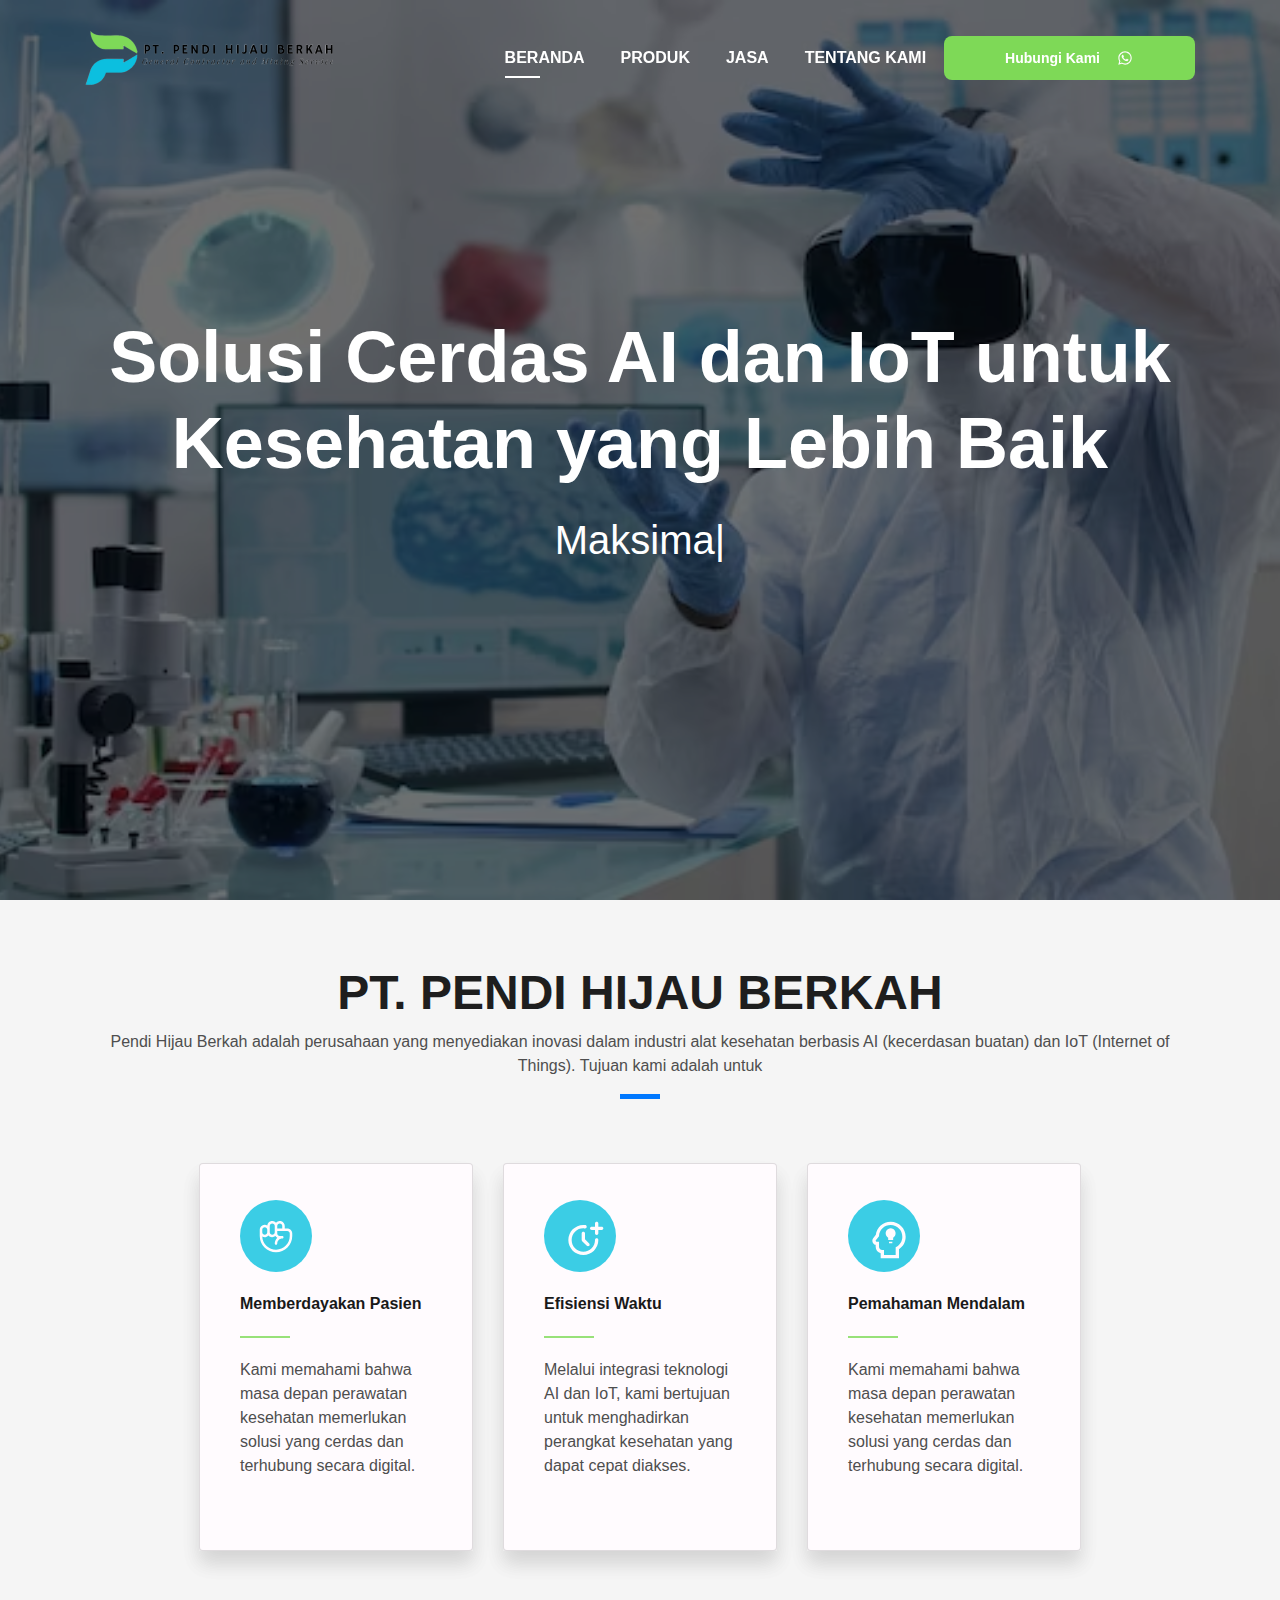
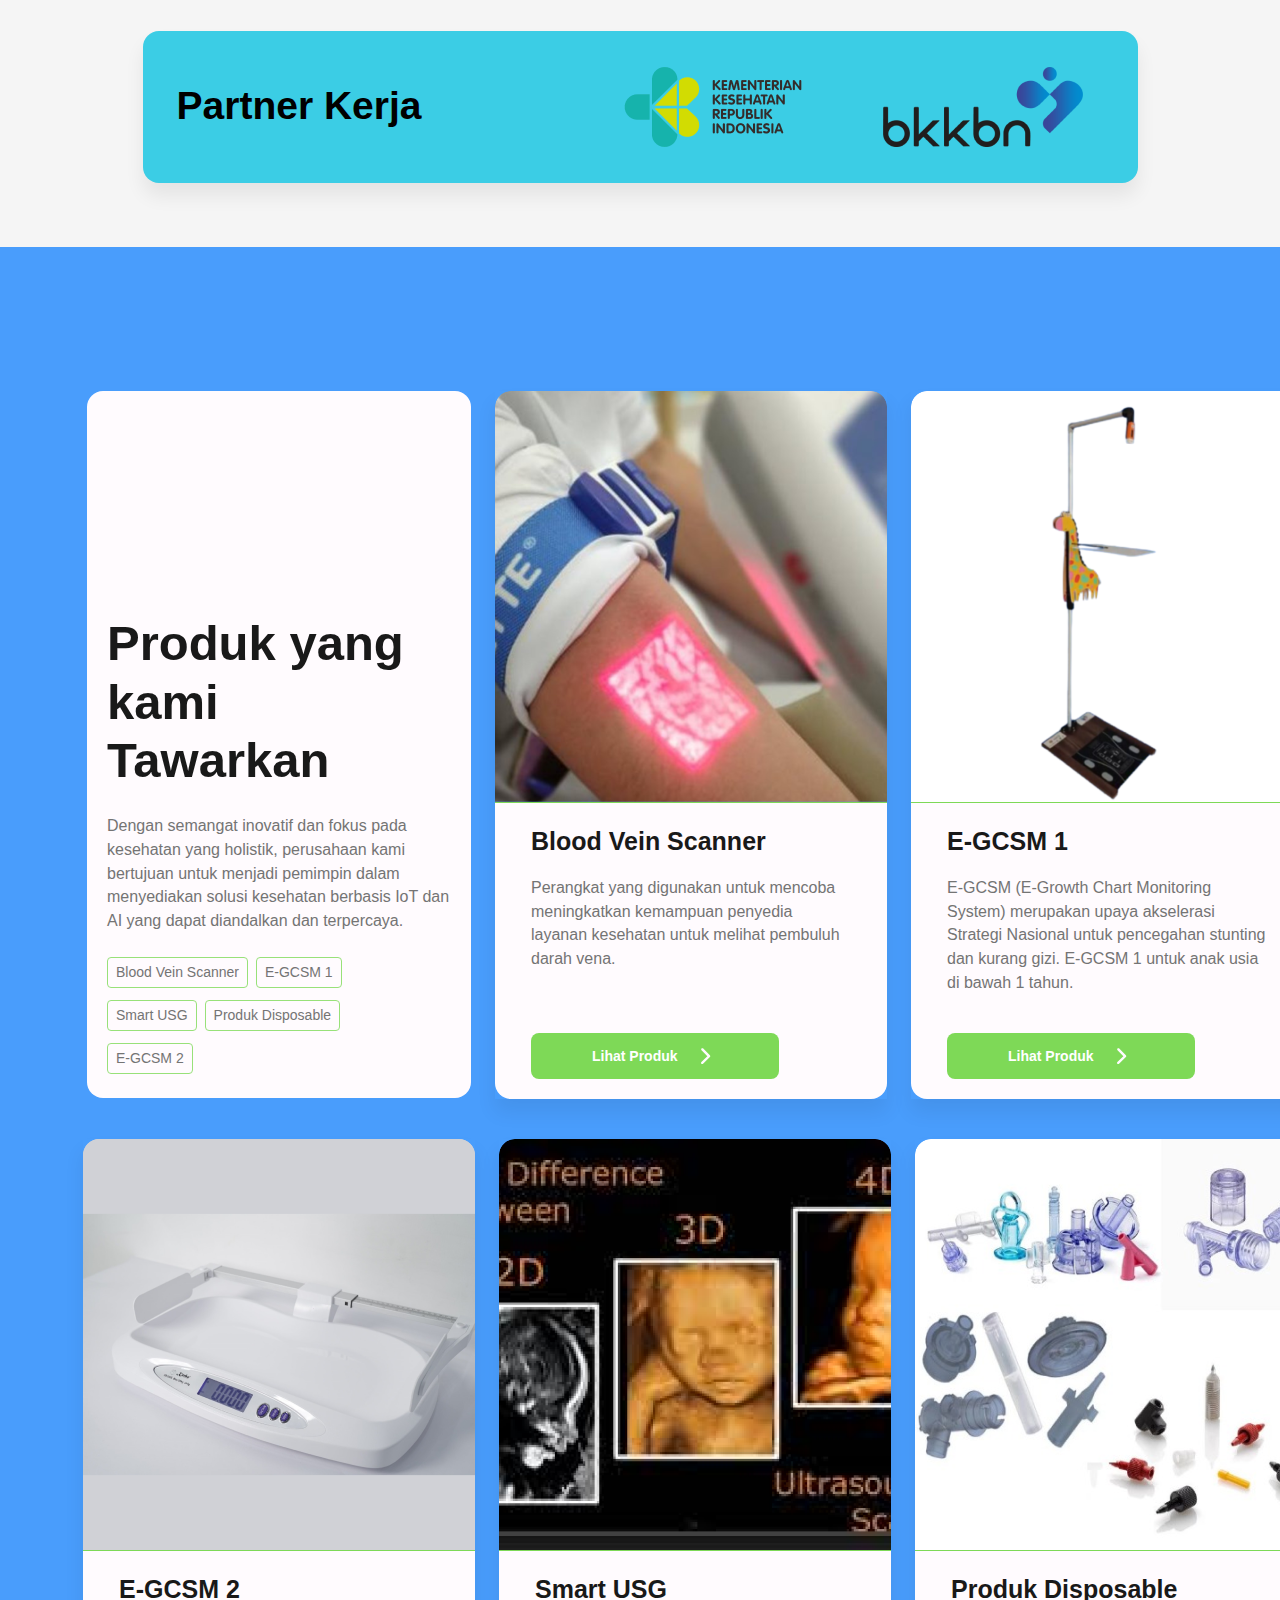
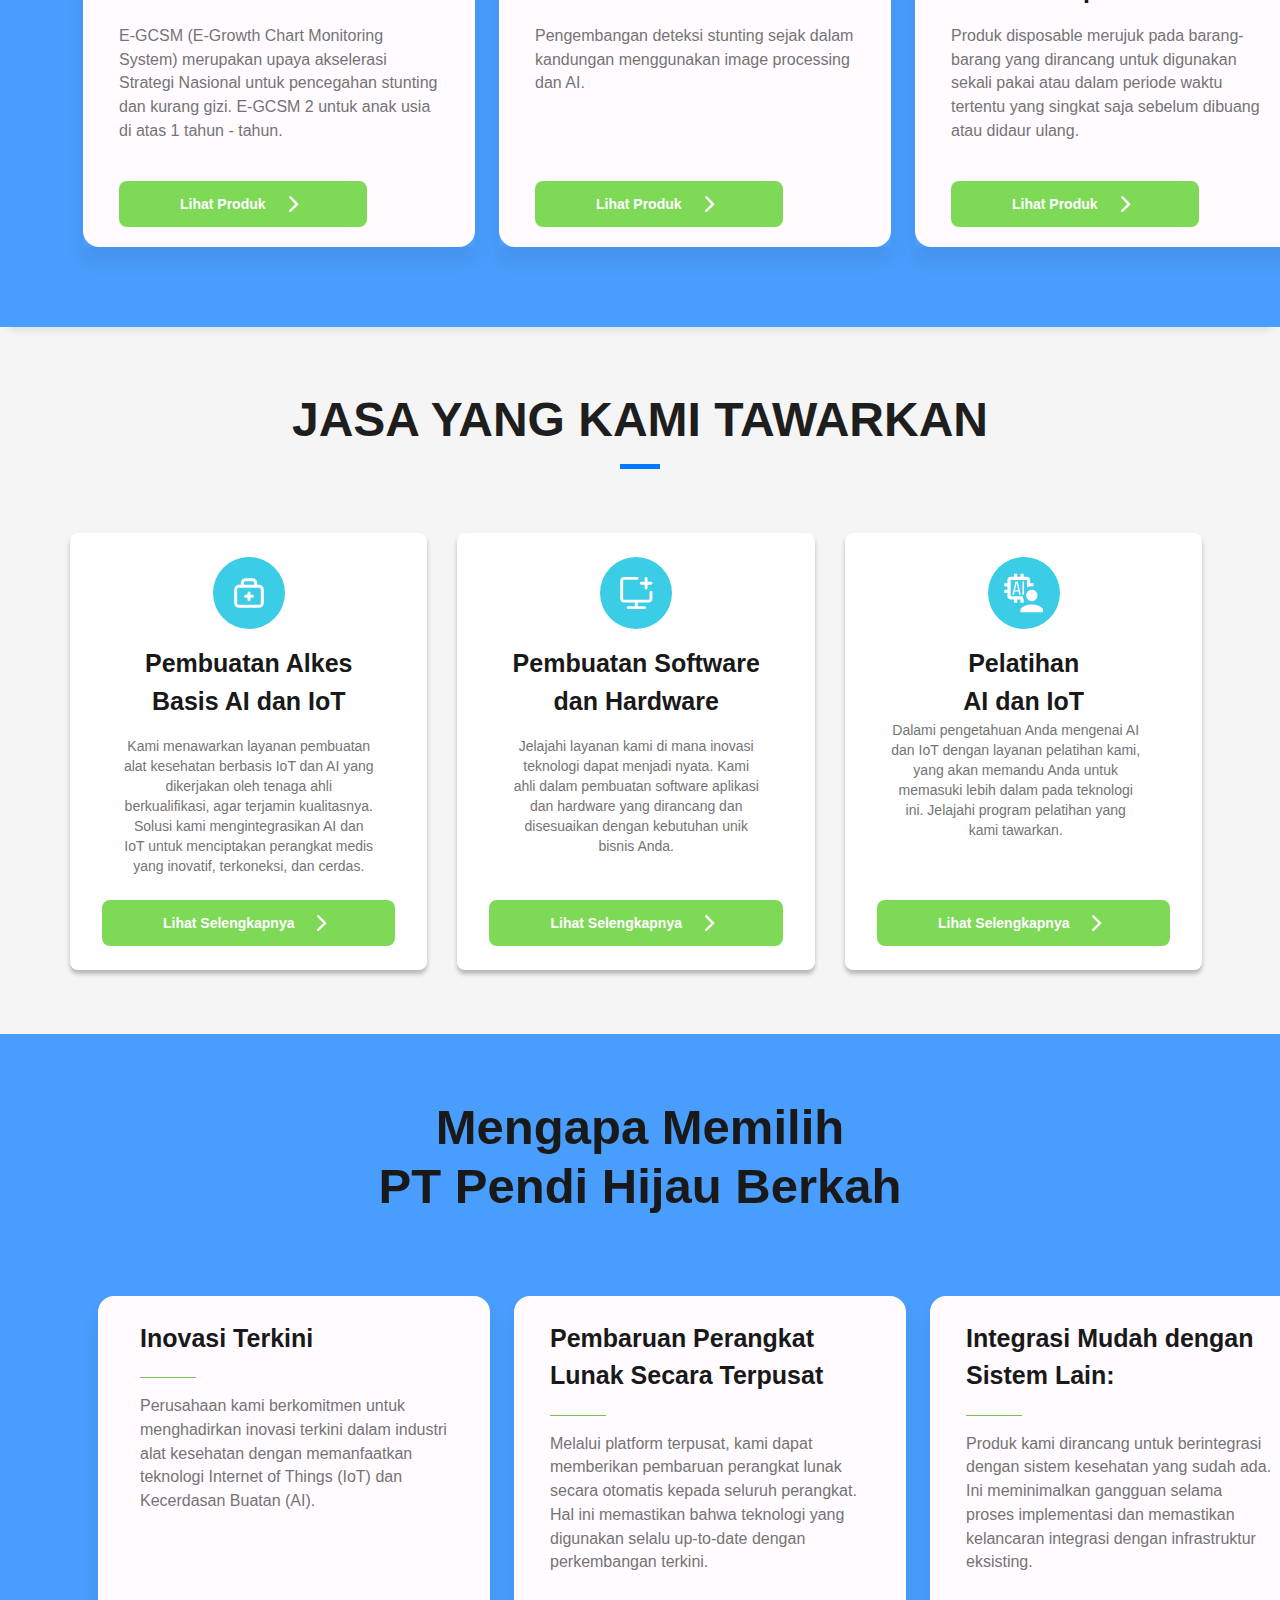
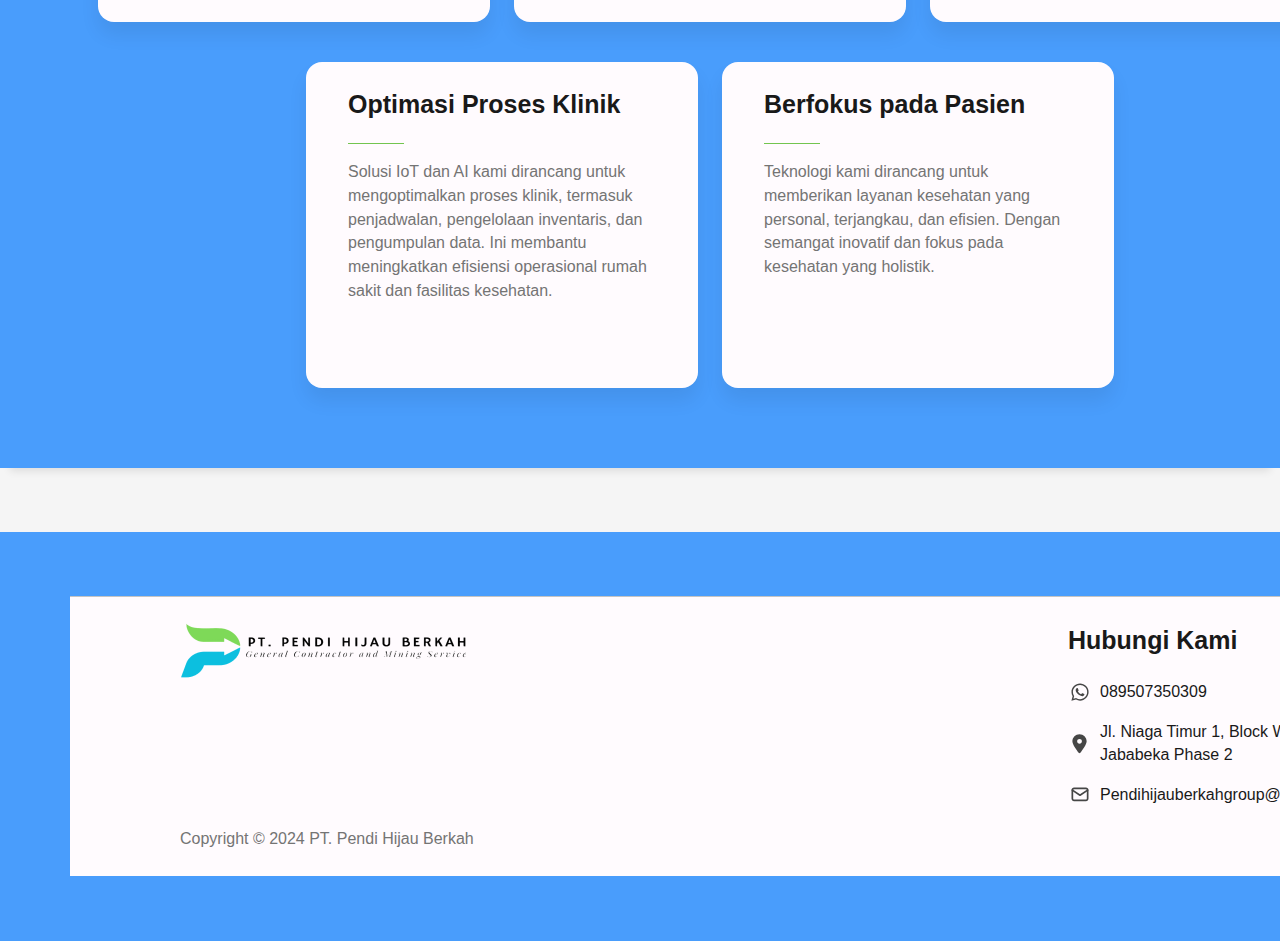
==== commit 713db056: "Update index.html" ====
--- a/index.html
+++ b/index.html
@@ -535,7 +535,7 @@
               </div>
               <div class="button">
                 <div class="lihat-selengkapnya">Lihat Selengkapnya</div>
-                <a href="blood.html">
+                <a href="#produk">
                   <span class="link"></span>
                 </a>
                 <svg
@@ -591,7 +591,7 @@
               </div>
               <div class="button">
                 <div class="lihat-selengkapnya">Lihat Selengkapnya</div>
-                <a href="blood.html">
+                <a href="#produk">
                   <span class="link"></span>
                 </a>
                 <svg
@@ -658,7 +658,7 @@
               </div>
               <div class="button">
                 <div class="lihat-selengkapnya">Lihat Selengkapnya</div>
-                <a href="blood.html">
+                <a href="#produk">
                   <span class="link"></span>
                 </a>
                 <svg
